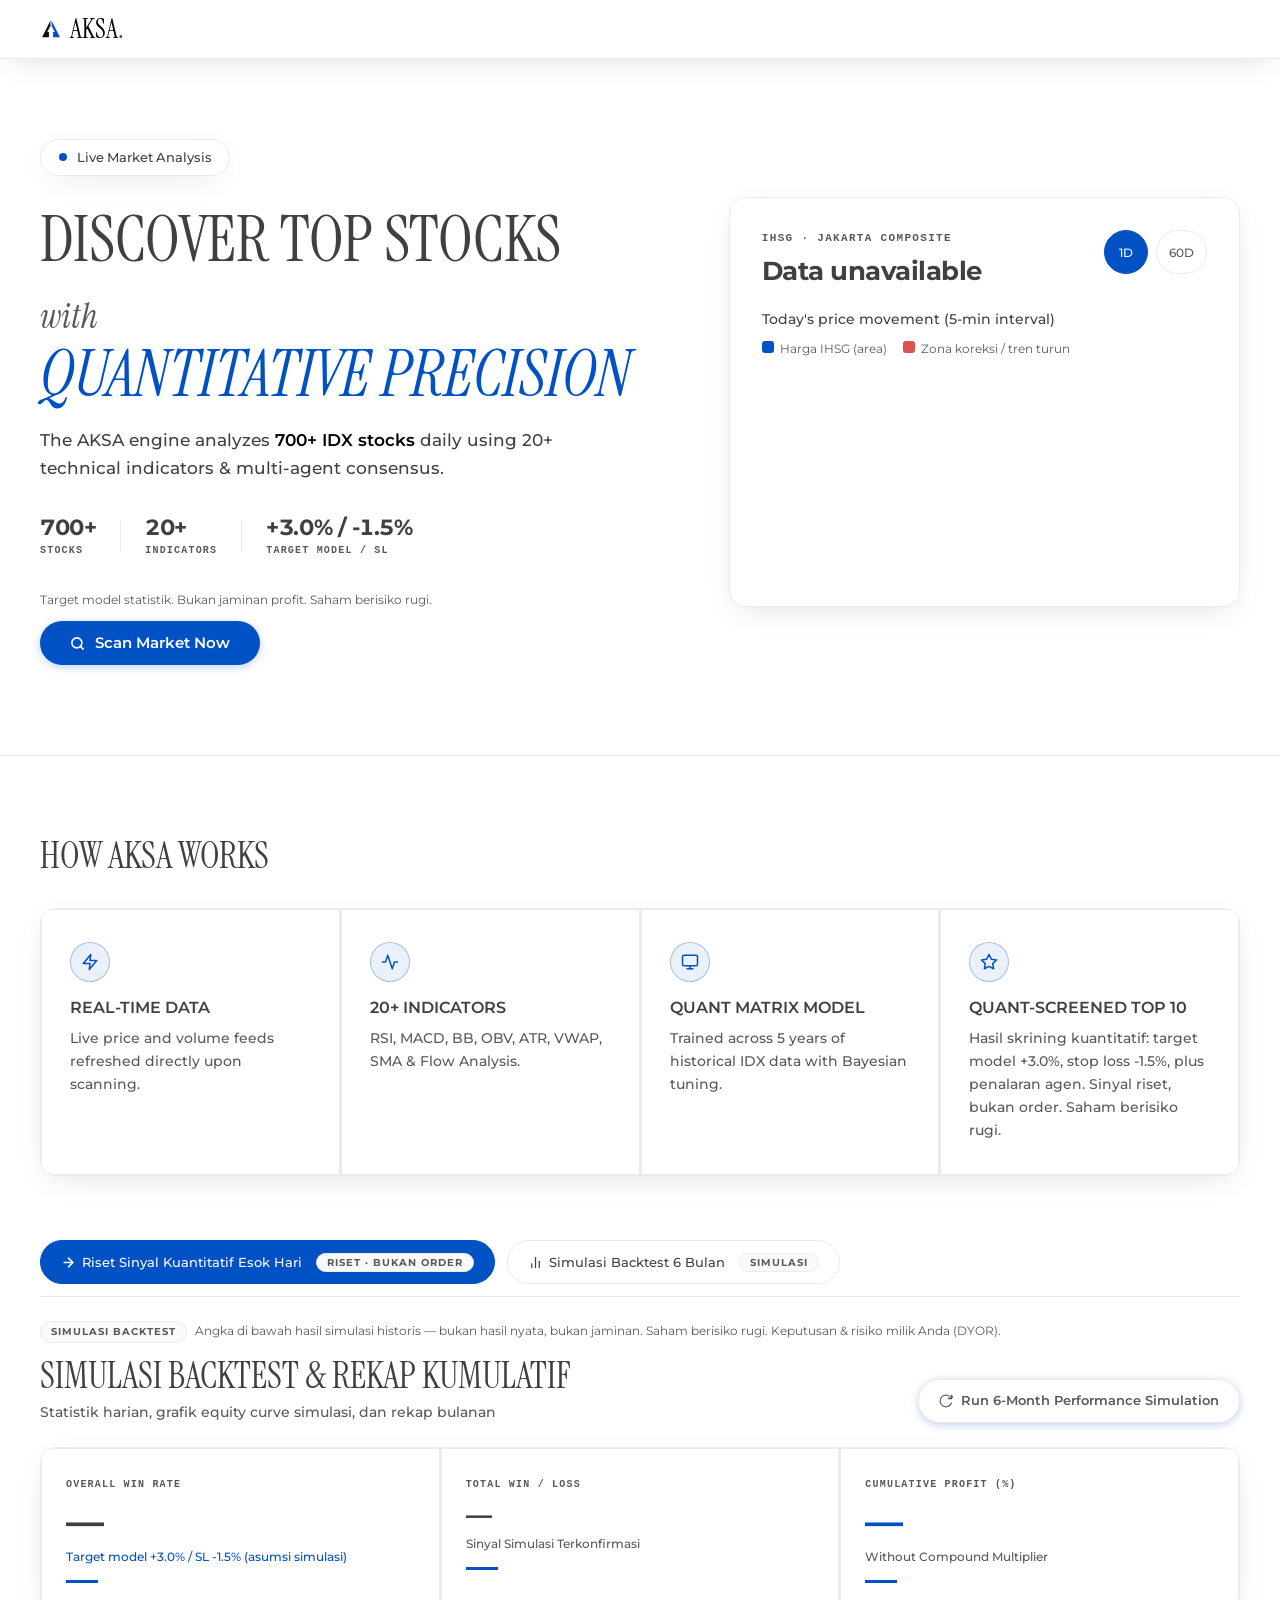
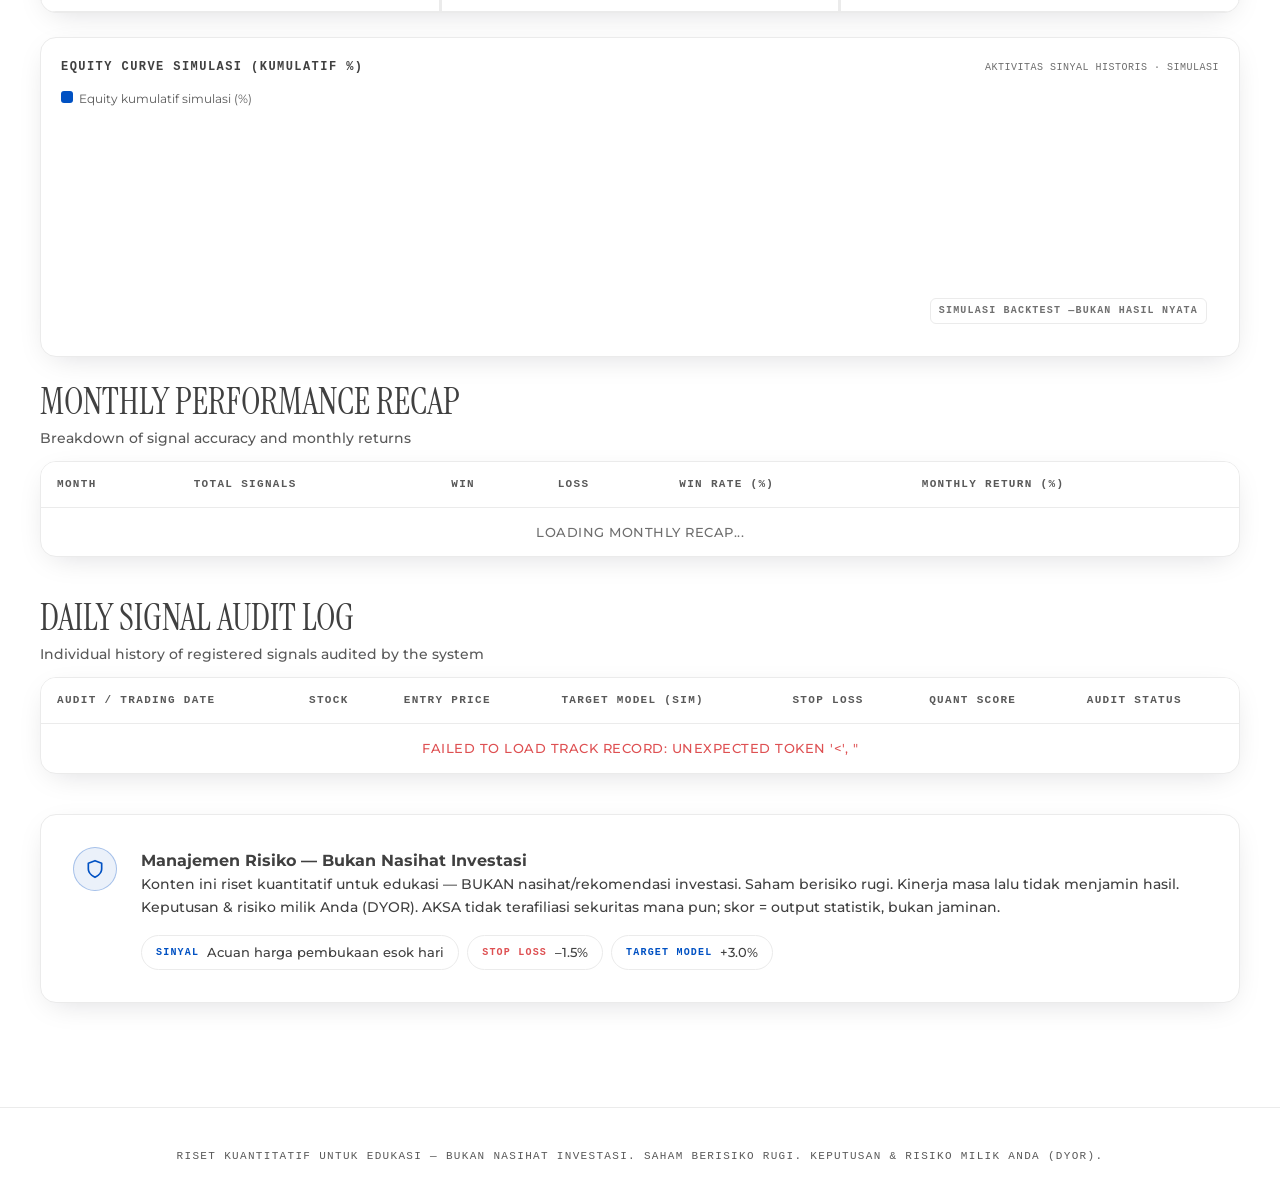
==== dashboard/frontend/dashboard.html @ c4fb9267 "feat(ui): responsif HP 360px + tablet 768px + laptop, chart resize, tabs scroll" ====
<!DOCTYPE html>
<html lang="en">
<head>
    <meta charset="UTF-8">
    <meta name="viewport" content="width=device-width, initial-scale=1.0">
    <title>AKSA | Quantitative Stock Intelligence — Screener Terminal</title>
    <meta name="description" content="AKSA — Autonomous Quantitative Screener untuk 700+ Saham BEI / IDX">
    <link rel="icon" type="image/svg+xml" href="data:image/svg+xml,<svg xmlns='http://www.w3.org/2000/svg' viewBox='0 0 32 32'><path d='M15.2 3.5L3 28H13V20.5L10.5 20.5L15.2 11.5V3.5Z' fill='%23111111'/><path d='M16.8 3.5V11.5L21.5 20.5L19 20.5V28H29L16.8 3.5Z' fill='%230051C3'/></svg>">
    <link rel="preconnect" href="https://fonts.googleapis.com">
    <link rel="preconnect" href="https://fonts.gstatic.com" crossorigin>
    <link href="https://fonts.googleapis.com/css2?family=Instrument+Serif:ital@0;1&family=Montserrat:ital,wght@0,300;0,400;0,500;0,600;0,700;1,400;1,500&display=swap" rel="stylesheet">
    <script src="js/lightweight-charts.js"></script>
    <link rel="stylesheet" href="css/style.css?v=25">
    <style>
    /* Page in/out transition — synced with index.html */
    body {
        opacity: 0;
        transform: translateY(4px);
        transition: opacity 0.4s ease, transform 0.4s ease;
    }
    body.page-loaded {
        opacity: 1;
        transform: translateY(0);
    }
    body.page-exiting {
        opacity: 0;
        transform: translateY(-4px);
        transition: opacity 0.3s ease, transform 0.3s ease;
    }
    /* Fallback no-JS: tanpa JS, class page-loaded tidak pernah ditambahkan
       sehingga body tetap opacity:0 (halaman blank permanen). Class no-js
       dihapus oleh inline script satu baris tepat setelah <body> saat JS aktif. */
    body.no-js {
        opacity: 1 !important;
        transform: none !important;
    }
    </style>
</head>

<body class="no-js">
<script>document.body.classList.remove('no-js');</script>
<noscript>
    <div role="alert" style="max-width: 720px; margin: 16px auto 0; padding: 12px 18px; background-color: rgba(229, 193, 88, 0.1); border: 1px solid #E5C158; border-radius: 6px; font-family: 'Montserrat', sans-serif; font-size: 13.5px; line-height: 1.6; color: #404040;">
        <strong>JavaScript dinonaktifkan.</strong> AKSA membutuhkan JavaScript untuk scan market, chart interaktif, dan analisis multi-agent. Konten statis tetap dapat dibaca, namun fitur terminal tidak akan berfungsi.
    </div>
</noscript>

<!-- NAVBAR -->
<nav class="navbar" role="navigation" aria-label="Main navigation">
    <div class="nav-inner">
        <a href="/" class="logo" aria-label="AKSA Home" style="display: flex; align-items: center; gap: 8px;">
            <svg class="aksa-logo-mark" viewBox="0 0 32 32" width="22" height="22" fill="none" xmlns="http://www.w3.org/2000/svg" aria-hidden="true">
                <defs>
                    <linearGradient id="aksaCobaltGradDash" x1="0%" y1="0%" x2="100%" y2="100%">
                        <stop offset="0%" stop-color="#0066FF" />
                        <stop offset="100%" stop-color="#0040B0" />
                    </linearGradient>
                </defs>
                <path d="M15.2 3.5L3 28H13V20.5L10.5 20.5L15.2 11.5V3.5Z" fill="#111111" />
                <path d="M16.8 3.5V11.5L21.5 20.5L19 20.5V28H29L16.8 3.5Z" fill="url(#aksaCobaltGradDash)" />
            </svg>
            <span>AKSA<span class="accent">.</span></span>
        </a>
        <span id="last-scan-time" class="last-scan" aria-live="polite"></span>
    </div>
</nav>

<!-- HERO — split layout: left title | right IHSG preview -->
<section class="hero" aria-labelledby="hero-heading">
    <div class="hero-inner">

        <!-- Left: Title + CTA -->
        <div class="hero-left">
            <div class="hero-eyebrow">
                <span class="pulse-dot" aria-hidden="true"></span>
                Live Market Analysis
            </div>
            <h1 class="hero-title" id="hero-heading">
                Discover Top Stocks<br><span class="hero-title-connector">with</span><br><span class="hero-accent">Quantitative Precision</span>
            </h1>
            <p class="hero-desc">
                The AKSA engine analyzes <strong>700+ IDX stocks</strong> daily
                using 20+ technical indicators &amp; multi-agent consensus.
            </p>
            <div class="hero-stats">
                <div class="hstat"><span class="hstat-n">700+</span><span class="hstat-l">Stocks</span></div>
                <div class="hstat-div"></div>
                <div class="hstat"><span class="hstat-n">20+</span><span class="hstat-l">Indicators</span></div>
                <div class="hstat-div"></div>
                <div class="hstat"><span class="hstat-n">+3.0% / -1.5%</span><span class="hstat-l">Target Model / SL</span></div>
            </div>
            <p class="legal-microcopy" style="margin:8px 0 12px">Target model statistik. Bukan jaminan profit. Saham berisiko rugi.</p>
            <button id="scan-btn" class="btn-scan" aria-label="Scan market and get stock recommendations">
                <svg width="15" height="15" viewBox="0 0 24 24" fill="none" stroke="currentColor" stroke-width="2.5" stroke-linecap="round" stroke-linejoin="round" aria-hidden="true"><circle cx="11" cy="11" r="8"/><path d="m21 21-4.35-4.35"/></svg>
                Scan Market Now
            </button>
        </div>

        <!-- Right: IHSG preview card (visible after scan) -->
        <div class="hero-right">
            <div class="hero-ihsg-preview glass-card" id="hero-ihsg-preview">
                <div class="hisg-preview-hd">
                    <div>
                        <div class="hisg-label">IHSG · Jakarta Composite</div>
                        <div id="hero-ihsg-price" class="hisg-price">—</div>
                    </div>
                    <div class="chart-range-tabs" role="group" aria-label="Time range" id="ihsg-range-tabs">
                        <button class="chart-tab active" id="tab-1d" onclick="switchIhsgRange(1)" aria-pressed="true">1D</button>
                        <button class="chart-tab" id="tab-60d" onclick="switchIhsgRange(60)" aria-pressed="false">60D</button>
                        <select class="chart-range-select" id="ihsg-range-select" aria-label="Time range (compact)" onchange="switchIhsgRange(Number(this.value))" hidden>
                            <option value="1">1D</option>
                            <option value="60">60D</option>
                        </select>
                    </div>
                </div>
                <div class="hisg-desc-wrap">
                    <p id="ihsg-desc" class="hisg-sub">Scan market to view chart</p>
                    <div class="chart-legend" aria-label="Legenda chart IHSG">
                        <span><span class="lg-swatch" style="background:#0051C3"></span>Harga IHSG (area)</span>
                        <span><span class="lg-swatch" style="background:#DE5052"></span>Zona koreksi / tren turun</span>
                    </div>
                </div>
                <div id="ihsg-chart" class="ihsg-chart-container" role="img" aria-label="Grafik area harga IHSG. Ringkasan teks tersedia pada label harga dan deskripsi di atas."></div>
                <p id="ihsg-summary" class="legal-microcopy sr-only" aria-live="polite"></p>
            </div>
        </div>

    </div>
</section>

<!-- MAIN -->
<main class="main" id="main-content">

    <!-- Loader — Pixel-Grid Wavefront Loader & Shimmering Timer (UX-05: sunyi bagi SR) -->
    <div id="loader" class="loader hidden">
        <div class="loader-box glass-card" role="status">
            <span class="sr-only" id="loader-sr">Memindai pasar, mohon tunggu.</span>
            <div class="pixel-loader-container" aria-hidden="true">
                <span class="pixel-grid">
                    <span class="pixel p-0"></span>
                    <span class="pixel p-1"></span>
                    <span class="pixel p-2"></span>
                    <span class="pixel p-3"></span>
                    <span class="pixel p-4"></span>
                    <span class="pixel p-5"></span>
                    <span class="pixel p-6"></span>
                    <span class="pixel p-7"></span>
                    <span class="pixel p-8"></span>
                </span>
                <span class="loader-shimmer-text">
                    Scanning 700+ IDX Tickers...
                </span>
                <span class="loader-timer">0.0s</span>
            </div>
            <p class="loader-sub" aria-hidden="true">XGBoost Quant Matrix · Asymmetric Risk Filter · Multi-Agent Consensus</p>
        </div>
    </div>

    <!-- Error (UX-05: satu live region, tombol tutup + coba lagi 44px) -->
    <div id="error-box" class="alert-error hidden" role="alert">
        <svg width="18" height="18" viewBox="0 0 24 24" fill="none" stroke="currentColor" stroke-width="2" aria-hidden="true"><circle cx="12" cy="12" r="10"/><line x1="12" y1="8" x2="12" y2="12"/><line x1="12" y1="16" x2="12.01" y2="16"/></svg>
        <div><strong>Gagal memuat</strong><p id="error-text"></p>
            <div style="display:flex;gap:8px;margin-top:8px;flex-wrap:wrap">
                <button type="button" id="error-retry-btn" class="btn-scan btn-ghost" style="min-height:44px">Coba lagi</button>
                <button type="button" id="error-dismiss-btn" class="btn-scan btn-ghost" style="min-height:44px" aria-label="Tutup pesan error">Tutup</button>
            </div>
        </div>
    </div>

    <!-- Empty State -->
    <div id="empty-state" class="empty-state">
        <h2 class="es-label">How AKSA Works</h2>
        <div class="feat-grid">
            <div class="feat-card glass-card">
                <div class="feat-icon">
                    <svg width="18" height="18" viewBox="0 0 24 24" fill="none" stroke="currentColor" stroke-width="2" stroke-linecap="round" stroke-linejoin="round"><path d="M13 2L3 14h9l-1 8 10-12h-9l1-8z"/></svg>
                </div>
                <h3>Real-Time Data</h3>
                <p>Live price and volume feeds refreshed directly upon scanning.</p>
            </div>
            <div class="feat-card glass-card">
                <div class="feat-icon">
                    <svg width="18" height="18" viewBox="0 0 24 24" fill="none" stroke="currentColor" stroke-width="2" stroke-linecap="round" stroke-linejoin="round"><polyline points="22 12 18 12 15 21 9 3 6 12 2 12"/></svg>
                </div>
                <h3>20+ Indicators</h3>
                <p>RSI, MACD, BB, OBV, ATR, VWAP, SMA &amp; Flow Analysis.</p>
            </div>
            <div class="feat-card glass-card">
                <div class="feat-icon">
                    <svg width="18" height="18" viewBox="0 0 24 24" fill="none" stroke="currentColor" stroke-width="2" stroke-linecap="round" stroke-linejoin="round"><rect x="2" y="3" width="20" height="14" rx="2"/><line x1="8" y1="21" x2="16" y2="21"/><line x1="12" y1="17" x2="12" y2="21"/></svg>
                </div>
                <h3>Quant Matrix Model</h3>
                <p>Trained across 5 years of historical IDX data with Bayesian tuning.</p>
            </div>
            <div class="feat-card glass-card">
                <div class="feat-icon">
                    <svg width="18" height="18" viewBox="0 0 24 24" fill="none" stroke="currentColor" stroke-width="2" stroke-linecap="round" stroke-linejoin="round"><polygon points="12 2 15.09 8.26 22 9.27 17 14.14 18.18 21.02 12 17.77 5.82 21.02 7 14.14 2 9.27 8.91 8.26 12 2"/></svg>
                </div>
                <h3>Quant-Screened Top 10</h3>
                <p>Hasil skrining kuantitatif: target model +3.0%, stop loss -1.5%, plus penalaran agen. Sinyal riset, bukan order. Saham berisiko rugi.</p>
            </div>
        </div>
    </div>

    <!-- Main View Switcher Tabs (scrollable di HP + panah) -->
    <div class="main-tabs-wrap">
        <button type="button" class="tabs-arrow tabs-arrow--prev" id="tabs-arrow-prev" aria-label="Geser tab ke kiri" hidden>‹</button>
        <div class="main-tabs-bar" role="tablist" aria-label="Main views" id="main-tabs-bar">
        <button id="tab-btn-recom" class="main-tab-btn is-active" role="tab" aria-selected="true" aria-controls="results" onclick="switchMainTab('recom')" onkeydown="mainTabKeyNav(event)">
            <svg width="15" height="15" viewBox="0 0 24 24" fill="none" stroke="currentColor" stroke-width="2.5" stroke-linecap="round" stroke-linejoin="round" aria-hidden="true"><line x1="5" y1="12" x2="19" y2="12"/><polyline points="12 5 19 12 12 19"/></svg>Riset Sinyal Kuantitatif Esok Hari <span class="sample-badge">Riset · Bukan order</span>
        </button>
        <button id="tab-btn-audit" class="main-tab-btn" role="tab" aria-selected="false" aria-controls="audit-section" onclick="switchMainTab('audit')" onkeydown="mainTabKeyNav(event)">
            <svg width="15" height="15" viewBox="0 0 24 24" fill="none" stroke="currentColor" stroke-width="2" stroke-linecap="round" stroke-linejoin="round" aria-hidden="true"><line x1="18" y1="20" x2="18" y2="10"/><line x1="12" y1="20" x2="12" y2="4"/><line x1="6" y1="20" x2="6" y2="14"/></svg>Simulasi Backtest 6 Bulan <span class="sample-badge">Simulasi</span>
        </button>
        </div>
        <button type="button" class="tabs-arrow tabs-arrow--next" id="tabs-arrow-next" aria-label="Geser tab ke kanan" hidden>›</button>
    </div>

    <!-- Results (Rekomendasi Esok Hari) -->
    <div id="results" class="results hidden" role="tabpanel" aria-labelledby="tab-btn-recom" tabindex="0">

        <!-- Section header -->
        <div class="section-hd">
            <div class="section-hd-left">
                <h2>Top 10 Kandidat Hasil Skrining Kuantitatif Esok Hari</h2>
                <span class="chip green">SINYAL RISET</span>
            </div>
            <p class="section-note">
                <svg width="12" height="12" viewBox="0 0 24 24" fill="none" stroke="currentColor" stroke-width="2" aria-hidden="true"><circle cx="12" cy="12" r="10"/><polyline points="12 6 12 12 16 14"/></svg>
                Harga acuan pembukaan esok hari · Target model +3.0% · Stop loss -1.5% · Sinyal riset, bukan perintah beli/jual
            </p>
        </div>
        <p class="legal-microcopy" style="margin:0 0 16px">Konten ini riset kuantitatif untuk edukasi — BUKAN nasihat/rekomendasi investasi. Saham berisiko rugi. Kinerja masa lalu tidak menjamin hasil. Keputusan &amp; risiko milik Anda (DYOR).</p>

        <!-- Table -->
        <div class="table-card glass-card">
            <div class="table-scroll" role="region" aria-label="Stock recommendation table" tabindex="0">
                <table class="stock-table" aria-label="Top 10 kandidat hasil skrining kuantitatif">
                    <thead>
                        <tr>
                            <th scope="col">#</th>
                            <th scope="col">Stock</th>
                            <th scope="col">Price</th>
                            <th scope="col">Target Model</th>
                            <th scope="col">Stop Loss</th>
                            <th scope="col">RSI (14)</th>
                            <th scope="col">MACD</th>
                            <th scope="col">Trend</th>
                            <th scope="col">Sentiment</th>
                            <th scope="col">Quant Score</th>
                            <th scope="col">Signal</th>
                        </tr>
                    </thead>
                    <tbody id="table-body"></tbody>
                </table>
            </div>
        </div>

        <!-- Cards -->
        <div class="cards-hd">
            <h3>Detail Analisis (target model statistik, bukan target transaksi)</h3>
            <p>Rincian indikator teknikal &amp; analisis kuantitatif — sinyal riset, bukan perintah beli/jual.</p>
        </div>
        <div class="cards-grid" id="cards-grid" role="list" aria-label="Stock analysis cards"></div>

    </div>

    <!-- Permanent Track Record Audit & Monthly Recap Section -->
    <section class="audit-section" id="audit-section" role="tabpanel" aria-labelledby="tab-btn-audit" tabindex="0">

        <p class="legal-microcopy" style="margin:0 0 12px"><span class="sample-badge" style="margin-left:0;margin-right:8px">Simulasi backtest</span>Angka di bawah hasil simulasi historis — bukan hasil nyata, bukan jaminan. Saham berisiko rugi. Keputusan &amp; risiko milik Anda (DYOR).</p>
        <div class="cards-hd hd-split">
            <div>
                <h3>Simulasi Backtest &amp; Rekap Kumulatif</h3>
                <p>Statistik harian, grafik equity curve simulasi, dan rekap bulanan</p>
            </div>
            <button id="seed-sim-btn" class="btn-scan btn-ghost" onclick="runAuditSimulationSeed()">
                <svg width="14" height="14" viewBox="0 0 24 24" fill="none" stroke="currentColor" stroke-width="2" stroke-linecap="round" stroke-linejoin="round" aria-hidden="true"><path d="M21.5 2v6h-6M21.34 15.57a10 10 0 1 1-.57-8.38l5.67-5.67"/></svg>
                Run 6-Month Performance Simulation
            </button>
        </div>

        <!-- Audit Summary Cards -->
        <div class="audit-stats-grid" id="audit-stats-grid">
            <div class="glass-card stat-card">
                <div class="stat-lbl">Overall Win Rate</div>
                <div id="stat-win-rate" class="stat-val">—</div>
                <div class="stat-sub stat-sub--pos">Target model +3.0% / SL -1.5% (asumsi simulasi)</div>
            </div>
            <div class="glass-card stat-card">
                <div class="stat-lbl">Total WIN / LOSS</div>
                <div id="stat-win-loss" class="stat-val stat-val--sm">—</div>
                <div class="stat-sub">Sinyal Simulasi Terkonfirmasi</div>
            </div>
            <div class="glass-card stat-card">
                <div class="stat-lbl">Cumulative Profit (%)</div>
                <div id="stat-total-profit" class="stat-val stat-val--pos">—</div>
                <div class="stat-sub">Without Compound Multiplier</div>
            </div>
        </div>

        <!-- Equity Curve Chart -->
        <div class="panel-card glass-card">
            <div class="panel-hd">
                <h3 class="panel-title">Equity Curve Simulasi (Kumulatif %)</h3>
                <span class="panel-note">Aktivitas sinyal historis · Simulasi</span>
            </div>
            <div class="chart-legend" aria-label="Legenda equity curve">
                <span><span class="lg-swatch" style="background:#0051C3"></span>Equity kumulatif simulasi (%)</span>
            </div>
            <div id="audit-equity-chart" class="panel-chart sim-watermark" role="img" aria-label="Grafik equity curve simulasi. Nilai kumulatif tersedia pada kartu statistik di atas; bukan hasil nyata."></div>
            <p id="equity-summary" class="legal-microcopy sr-only" aria-live="polite"></p>
        </div>

        <!-- Monthly Recap Table -->
        <div class="cards-hd hd-split hd-split--tight">
            <div>
                <h3>Monthly Performance Recap</h3>
                <p>Breakdown of signal accuracy and monthly returns</p>
            </div>
            <button id="toggle-monthly-btn" class="btn-scan btn-toggle" onclick="toggleMonthlyRecap()" aria-expanded="false" aria-controls="monthly-recap-table">
                View More ↓
            </button>
        </div>
        <div class="table-card glass-card">
            <div class="table-scroll" role="region" aria-label="Monthly recap table" tabindex="0">
                <table class="stock-table" id="monthly-recap-table">
                    <thead>
                        <tr>
                            <th scope="col">Month</th>
                            <th scope="col">Total Signals</th>
                            <th scope="col">WIN</th>
                            <th scope="col">LOSS</th>
                            <th scope="col">Win Rate (%)</th>
                            <th scope="col">Monthly Return (%)</th>
                        </tr>
                    </thead>
                    <tbody id="monthly-recap-body">
                        <tr>
                            <td colspan="6" class="table-empty">
                                Loading monthly recap...
                            </td>
                        </tr>
                    </tbody>
                </table>
            </div>
        </div>

        <!-- Daily Signal Audit Table -->
        <div class="cards-hd hd-split hd-split--tight">
            <div>
                <h3>Daily Signal Audit Log</h3>
                <p>Individual history of registered signals audited by the system</p>
            </div>
            <button id="toggle-audit-btn" class="btn-scan btn-toggle" onclick="toggleAuditLog()" aria-expanded="false" aria-controls="audit-table">
                View More ↓
            </button>
        </div>
        <div class="table-card glass-card">
            <div class="table-scroll" role="region" aria-label="Signal track record table" tabindex="0">
                <table class="stock-table" id="audit-table">
                    <thead>
                        <tr>
                            <th scope="col">Audit / Trading Date</th>
                            <th scope="col">Stock</th>
                            <th scope="col">Entry Price</th>
                            <th scope="col">Target Model (sim)</th>
                            <th scope="col">Stop Loss</th>
                            <th scope="col">Quant Score</th>
                            <th scope="col">Audit Status</th>
                        </tr>
                    </thead>
                    <tbody id="audit-table-body">
                        <tr>
                            <td colspan="7" class="table-empty">
                                Loading track record data...
                            </td>
                        </tr>
                    </tbody>
                </table>
            </div>
        </div>


        <!-- Risk -->
        <div class="risk-banner glass-card" role="note" aria-label="Peringatan risiko">
            <div class="risk-icon" aria-hidden="true">
                <svg width="20" height="20" viewBox="0 0 24 24" fill="none" stroke="currentColor" stroke-width="2" stroke-linecap="round" stroke-linejoin="round"><path d="M12 22s8-4 8-10V5l-8-3-8 3v7c0 6 8 10 8 10z"/></svg>
            </div>
            <div class="risk-body">
                <h3>Manajemen Risiko — Bukan Nasihat Investasi</h3>
                <p>Konten ini riset kuantitatif untuk edukasi — BUKAN nasihat/rekomendasi investasi. Saham berisiko rugi. Kinerja masa lalu tidak menjamin hasil. Keputusan &amp; risiko milik Anda (DYOR). AKSA tidak terafiliasi sekuritas mana pun; skor = output statistik, bukan jaminan.</p>
                <div class="risk-pills">
                    <span class="rpill"><span class="rpill-lbl">SINYAL</span> Acuan harga pembukaan esok hari</span>
                    <span class="rpill"><span class="rpill-lbl red">STOP LOSS</span> –1.5%</span>
                    <span class="rpill"><span class="rpill-lbl green">TARGET MODEL</span> +3.0%</span>
                </div>
            </div>
        </div>
    </section>
</main>

<!-- FOOTER -->
<footer class="footer" role="contentinfo">
    <p class="footer-note">Riset kuantitatif untuk edukasi — bukan nasihat investasi. Saham berisiko rugi. Keputusan &amp; risiko milik Anda (DYOR).</p>
</footer>

<script src="js/app.js?v=27"></script>
<script>
document.addEventListener('DOMContentLoaded', function() {
    requestAnimationFrame(function() {
        document.body.classList.add('page-loaded');
    });
});

document.querySelectorAll('a[href="/"], a[href="index.html"]').forEach(function(link) {
    link.addEventListener('click', function(e) {
        if (window.matchMedia && window.matchMedia('(prefers-reduced-motion: reduce)').matches) return;
        e.preventDefault();
        var targetUrl = this.getAttribute('href');
        document.body.classList.remove('page-loaded');
        document.body.classList.add('page-exiting');
        setTimeout(function() {
            window.location.href = targetUrl;
        }, 320);
    });
});
</script>
</body>
</html>
---- dashboard/frontend/css/style.css ----
/* ═══════════════════════════════════════════════════════
   AKSA — Helin Design System (synced with index.html)
   Typography: Instrument Serif (Display) + Montserrat (Body & UI) + ui-monospace (Code)
   Palette: Neutral Gray #404040, Pure White #FFFFFF, Cobalt Blue #0051C3
   ═══════════════════════════════════════════════════════ */

:root {
    /* KANONIK (selaras dengan index.html): page #FFFFFF, kartu #FFFFFF,
       band inset #FAFAFA. --c-surface di sini = kartu = --c-card di index. */
    --c-page:          #FFFFFF; /* Page background (pure white, like index) */
    --c-card:          #FFFFFF; /* Alias kartu (nama di index.html) */
    --c-charcoal:       #404040; /* Primary text, headlines, and high-emphasis content */
    --c-deep-charcoal:  #000000; /* Interactive elements and critical emphasis */
    --c-dark-gray:      #404040; /* Secondary text and standard paragraph copy */
    --c-medium-gray:    #595959; /* Supporting text, captions, metadata */
    --c-soft-gray:      #6E6E6E; /* Muted captions — digelapkan dari #8C8C8C demi WCAG AA (4.8:1 di putih) */

    --c-surface:        #FFFFFF; /* Primary surface for cards, containers */
    --c-bg:             #FAFAFA; /* Inset surfaces (reason boxes, price strips) */
    --c-border:         #EBEBEB; /* Subtle dividing lines and card borders */
    --c-border-active:  #0051C3; /* Interactive borders (focused inputs, outline buttons) */

    /* Semantic Colors */
    --c-blue:           #0051C3; /* Cobalt blue primary action */
    --c-blue-hover:     #004099;
    --c-blue-active:    #003073;
    --c-red:            #DE5052; /* Status indicators, alerts, stop loss */
    --c-red-lt:         #FAF0F1; /* Soft light red background for badges */
    --c-green:          #0051C3; /* Primary accent for positive conviction */
    --c-green-real:     #1B8A5A; /* Forest green */
    --c-green-lt:       rgba(0, 81, 195, 0.08); /* Soft cobalt blue background for pills */
    --c-amber:          #E5C158; /* Muted yellow/gold for warning alert states */
    --c-amber-lt:       rgba(229, 193, 88, 0.1);

    /* Typography Fonts */
    --font-primary: 'Montserrat', -apple-system, BlinkMacSystemFont, "Segoe UI", Roboto, sans-serif;
    --font-accent: 'Instrument Serif', Georgia, "Times New Roman", serif;
    --font-ui: 'Montserrat', -apple-system, BlinkMacSystemFont, "Segoe UI", Roboto, sans-serif;
    --font-mono: ui-monospace, SFMono-Regular, "SF Mono", Menlo, Courier, monospace;

    /* Depth & Elevation (Helin elevation shadows, same as index) */
    --shadow-ground: none;
    --shadow-raised: rgba(0, 13, 30, 0.18) 0px 8px 32px -12px;
    --shadow-floating: rgba(0, 13, 30, 0.22) 0px 12px 40px -16px;
    --shadow-interactive: rgba(0, 13, 30, 0.35) 0px 20px 60px -40px;

    /* Radius Tokens */
    --radius-sharp: 6px;
    --radius-card: 16px;
    --radius-pill: 3.36e+07px;

    /* Motion */
    --ease-inout: cubic-bezier(0.16, 1, 0.3, 1);

    /* Spacing Grid (4px base unit) */
    --sp-1: 4px;
    --sp-2: 8px;
    --sp-3: 12px;
    --sp-4: 16px;
    --sp-5: 20px;
    --sp-6: 24px;
    --sp-7: 28px;
    --sp-8: 32px;
    --sp-10: 40px;
    --sp-12: 48px;
    --sp-16: 64px;
    --sp-33: 132px;
    --sp-35: 140px;
}

/* ── Reset & Global Rules ──────────────────────────────── */
*, *::before, *::after {
    margin: 0;
    padding: 0;
    box-sizing: border-box;
}

html {
    scroll-behavior: smooth;
    -webkit-text-size-adjust: 100%;
    scroll-padding-top: 80px; /* offset for sticky navbar */
    background: var(--c-page);
    /* Scrollbar sengaja visible (UX-01): jangan sembunyikan indikator scroll demi a11y. */
    scrollbar-width: thin;
    scrollbar-color: #C9C9C9 transparent;
}

body {
    font-family: var(--font-primary);
    background-color: var(--c-page);
    color: var(--c-charcoal);
    font-size: 14px;
    line-height: 1.6;
    font-weight: 400;
    -webkit-font-smoothing: antialiased;
    -moz-osx-font-smoothing: grayscale;
    min-height: 100vh;
    display: flex;
    flex-direction: column;
}

a {
    color: inherit;
    text-decoration: none;
}

button {
    font-family: var(--font-ui);
    border: none;
    background: transparent;
    cursor: pointer;
}

strong {
    font-weight: 600;
}

/* ── Base Layout ────────────────────────────────────────── */
.navbar, .hero, .main, .footer {
    width: 100%;
}

.nav-inner, .hero-inner, .main, .footer-inner {
    max-width: 1320px;
    margin: 0 auto;
    padding-left: var(--sp-10);
    padding-right: var(--sp-10);
}

/* ── Card Container (index elevation level 1) ───────────── */
.glass-card {
    background-color: var(--c-surface);
    border: 1px solid var(--c-border);
    box-shadow: var(--shadow-raised);
    border-radius: var(--radius-card);
}

/* ── Header Navigation (index .top-nav style) ───────────── */
.navbar {
    background-color: rgba(255, 255, 255, 0.94);
    -webkit-backdrop-filter: blur(8px);
    backdrop-filter: blur(8px);
    position: sticky;
    top: 0;
    z-index: 50;
    border-bottom: 1px solid var(--c-border);
    padding: 16px 0;
    display: flex;
    align-items: center;
    box-shadow: var(--shadow-raised);
    transition: background-color 0.2s;
}

.nav-inner {
    width: 100%;
    display: flex;
    align-items: center;
    justify-content: space-between;
}

.logo {
    display: inline-flex;
    align-items: center;
    gap: var(--sp-2);
    font-family: var(--font-accent);
    font-size: 26px;
    font-weight: 400;
    letter-spacing: 0;
    line-height: 1;
    color: #000000;
    text-transform: uppercase;
    transition: opacity 0.2s;
}

.logo:hover {
    opacity: 0.8;
}

.logo .accent {
    color: var(--c-blue);
}

.last-scan {
    font-family: var(--font-mono);
    font-size: 11px;
    font-weight: 500;
    letter-spacing: 0.12em;
    text-transform: uppercase;
    line-height: 1.5;
    color: var(--c-medium-gray);
}

/* ── Hero Section (index editorial typography) ──────────── */
.hero {
    padding: 80px 0 90px;
    background-color: var(--c-page);
    border-bottom: 1px solid var(--c-border);
    position: relative;
}

.hero-inner {
    display: grid;
    grid-template-columns: 1.1fr 0.9fr;
    gap: var(--sp-16);
    align-items: center;
}

.hero-left {
    position: relative;
    z-index: 1;
}

.hero-right {
    position: relative;
    z-index: 1;
}

/* Index .hero-live-badge pill */
.hero-eyebrow {
    display: inline-flex;
    align-items: center;
    gap: 10px;
    background: #FFFFFF;
    border: 1px solid var(--c-border);
    padding: 7px 18px;
    border-radius: var(--radius-pill);
    font-family: var(--font-primary);
    font-size: 13px;
    font-weight: 500;
    letter-spacing: -0.01em;
    color: var(--c-charcoal);
    margin-bottom: 30px;
    box-shadow: var(--shadow-raised);
}

/* Index .live-pulse-dot */
.pulse-dot {
    width: 8px;
    height: 8px;
    border-radius: 50%;
    background-color: var(--c-blue);
    box-shadow: 0 0 0 0 rgba(0, 81, 195, 0.7);
    animation: pulse 1.8s infinite;
}

@keyframes pulse {
    0% { box-shadow: 0 0 0 0 rgba(0, 81, 195, 0.7); }
    70% { box-shadow: 0 0 0 7px rgba(0, 81, 195, 0); }
    100% { box-shadow: 0 0 0 0 rgba(0, 81, 195, 0); }
}

/* Index .hero-title-primary */
.hero-title {
    font-family: var(--font-accent);
    font-size: clamp(40px, 5vw, 64px);
    font-weight: 400;
    line-height: 1.05;
    letter-spacing: 0;
    text-transform: uppercase;
    color: var(--c-charcoal);
    margin-bottom: 20px;
}

/* Index .hero-title-connector */
.hero-title-connector {
    font-family: var(--font-accent);
    font-style: italic;
    font-weight: 400;
    font-size: 0.55em;
    text-transform: lowercase;
    letter-spacing: 0;
    color: var(--c-medium-gray);
}

/* Blue italic accent, mirrors index "AI" accent */
.hero-accent {
    font-family: var(--font-accent);
    font-style: italic;
    font-weight: 400;
    color: var(--c-blue);
}

/* Index .hero-editorial-body */
.hero-desc {
    font-family: var(--font-primary);
    font-size: 16.8px;
    font-weight: 500;
    line-height: 1.65;
    color: var(--c-dark-gray);
    margin-bottom: var(--sp-8);
    max-width: 540px;
}

.hero-desc strong {
    color: #000000;
    font-weight: 600;
}

.hero-stats {
    display: flex;
    align-items: center;
    gap: var(--sp-6);
    margin-bottom: var(--sp-8);
}

.hstat {
    text-align: left;
}

.hstat-n {
    display: block;
    font-family: var(--font-primary);
    font-size: 22px;
    font-weight: 700;
    letter-spacing: -0.02em;
    line-height: 1.2;
    color: var(--c-charcoal);
}

.hstat-l {
    display: block;
    font-family: var(--font-mono);
    font-size: 10px;
    font-weight: 600;
    line-height: 1.5;
    color: var(--c-medium-gray);
    text-transform: uppercase;
    letter-spacing: 0.12em;
    margin-top: 2px;
}

.hstat-div {
    width: 1px;
    height: 32px;
    background-color: var(--c-border);
}

/* ── Scan Button (index .btn-launch-primary pill) ───────── */
.btn-scan {
    display: inline-flex;
    align-items: center;
    justify-content: center;
    gap: 10px;
    min-height: 44px;
    min-width: 44px;
    background-color: var(--c-blue);
    color: #FFFFFF;
    padding: 13px 30px;
    border: 0px none;
    border-radius: var(--radius-pill);
    font-family: var(--font-primary);
    font-size: 14.5px;
    font-weight: 600;
    line-height: 1.2;
    box-shadow: 0 2px 8px rgba(0, 81, 195, 0.25);
    cursor: pointer;
    transition: background-color 0.2s var(--ease-inout), transform 0.2s var(--ease-inout), box-shadow 0.2s var(--ease-inout);
}

.btn-scan:hover:not(:disabled) {
    background-color: var(--c-blue-hover);
    transform: translateY(-1px);
    box-shadow: 0 4px 14px rgba(0, 81, 195, 0.35);
}

.btn-scan:active:not(:disabled) {
    background-color: var(--c-blue-active);
    transform: translateY(0px);
}

.btn-scan:disabled {
    opacity: 0.5;
    cursor: not-allowed;
}

/* ── IHSG Preview Card ───────────────────────────────────── */
.hero-ihsg-preview {
    padding: var(--sp-8);
}

.hisg-preview-hd {
    display: flex;
    justify-content: space-between;
    align-items: flex-start;
    margin-bottom: var(--sp-4);
}

/* Index .intel-card-hdr label style */
.hisg-label {
    font-family: var(--font-mono);
    font-size: 11px;
    font-weight: 600;
    line-height: 1.5;
    letter-spacing: 0.12em;
    text-transform: uppercase;
    color: var(--c-medium-gray);
    margin-bottom: var(--sp-1);
}

.hisg-price {
    font-family: var(--font-ui);
    font-size: 26px;
    font-weight: 700;
    letter-spacing: -0.02em;
    color: var(--c-charcoal);
}

.hisg-desc-wrap {
    margin-bottom: var(--sp-4);
}

.hisg-sub {
    font-family: var(--font-primary);
    font-size: 14px;
    font-weight: 500;
    color: var(--c-dark-gray);
    line-height: 1.6;
}

.ihsg-chart-container {
    height: 200px;
    width: 100%;
}

/* ── Chart Range Tabs (index pill buttons) ───────────────── */
.chart-range-tabs {
    display: flex;
    gap: var(--sp-2);
}

.chart-tab {
    background-color: var(--c-surface);
    color: var(--c-medium-gray);
    padding: 0px 12px;
    border: 1px solid var(--c-border);
    border-radius: var(--radius-pill);
    font-family: var(--font-ui);
    font-size: 12px;
    font-weight: 500;
    min-width: 44px;
    min-height: 44px;
    display: flex;
    align-items: center;
    justify-content: center;
    transition: background-color 0.2s, color 0.2s, border-color 0.2s;
}

.chart-tab:hover {
    background-color: #F5F5F5;
    border-color: #D0D0D0;
    color: var(--c-charcoal);
}

.chart-tab.active {
    background-color: var(--c-blue);
    color: #FFFFFF;
    border-color: var(--c-blue);
}

/* ── Main Layout ────────────────────────────────────────── */
.main {
    flex: 1;
    padding-top: var(--sp-16);
    padding-bottom: var(--sp-16);
}

/* ── Empty State & Feature Grid (index .pipeline-track) ─── */
.empty-state {
    padding: var(--sp-4) 0 var(--sp-16);
    width: 100%;
}

.es-label {
    font-family: var(--font-accent);
    font-size: clamp(28px, 3vw, 36px);
    font-weight: 400;
    line-height: 1.1;
    text-transform: uppercase;
    letter-spacing: 0;
    color: var(--c-charcoal);
    margin-bottom: var(--sp-8);
}

/* Index .pipeline-track: 1px gap grid with hairline dividers */
.feat-grid {
    display: grid;
    grid-template-columns: repeat(4, 1fr);
    gap: 1px;
    background-color: var(--c-border);
    border: 1px solid var(--c-border);
    border-radius: var(--radius-card);
    overflow: hidden;
    box-shadow: var(--shadow-raised);
}

/* Index .pipeline-cell */
.feat-card {
    background-color: var(--c-surface);
    border-radius: 0;
    box-shadow: none;
    padding: var(--sp-8) var(--sp-7);
    transition: background-color 0.25s ease;
}

.feat-card:hover {
    background-color: var(--c-bg);
    transform: none;
    box-shadow: none;
}

/* Index .terminal-badge icon treatment */
.feat-icon {
    width: 40px;
    height: 40px;
    background-color: var(--c-green-lt);
    border: 1px solid rgba(0, 81, 195, 0.3);
    border-radius: 50%;
    display: flex;
    align-items: center;
    justify-content: center;
    color: var(--c-blue);
    margin-bottom: var(--sp-4);
    box-shadow: none;
}

/* Index .pipe-h4 */
.feat-card h3 {
    font-family: var(--font-primary);
    font-size: 16px;
    font-weight: 600;
    line-height: 1.3;
    text-transform: uppercase;
    letter-spacing: 0;
    color: var(--c-charcoal);
    margin-bottom: var(--sp-2);
}

/* Index .pipe-p */
.feat-card p {
    font-family: var(--font-primary);
    font-size: 14px;
    font-weight: 500;
    line-height: 1.65;
    color: var(--c-medium-gray);
}

/* Loader sunyi SR: satu role=status di parent, timer/dekorasi aria-hidden. */
.sr-only {
    position: absolute;
    width: 1px;
    height: 1px;
    padding: 0;
    margin: -1px;
    overflow: hidden;
    clip: rect(0, 0, 0, 0);
    white-space: nowrap;
    border: 0;
}

/* ── Loader & Alert Boxes ────────────────────────────────── */
.loader {
    display: flex;
    justify-content: center;
    padding: var(--sp-16) 0;
}

.loader.hidden {
    display: none;
}

.loader-box {
    text-align: center;
    padding: var(--sp-8) var(--sp-12);
    min-width: min(340px, 100%);
    max-width: 100%;
    box-sizing: border-box;
    display: flex;
    flex-direction: column;
    align-items: center;
    gap: var(--sp-3);
}

/* Pixel-Grid Wavefront Container (index pill chip) */
.pixel-loader-container {
    display: inline-flex;
    align-items: center;
    justify-content: center;
    gap: 12px;
    padding: 10px 18px;
    background: var(--c-surface);
    border: 1px solid var(--c-border);
    border-radius: var(--radius-pill);
    box-shadow: var(--shadow-raised);
}

/* 3x3 Pixel Grid Matrix */
.pixel-grid {
    display: grid;
    grid-template-columns: repeat(3, 5px);
    grid-template-rows: repeat(3, 5px);
    gap: 2px;
    width: 19px;
    height: 19px;
}

.pixel {
    width: 5px;
    height: 5px;
    background-color: var(--c-blue);
    border-radius: 1px;
    opacity: 0.12;
}

/* Chevron wavefront drive delays: (col + |row - 1|) * 90ms */
.pixel.p-0 { animation: pixel-on 650ms ease-in-out 90ms infinite; }
.pixel.p-1 { animation: pixel-on 650ms ease-in-out 180ms infinite; }
.pixel.p-2 { animation: pixel-on 650ms ease-in-out 270ms infinite; }
.pixel.p-3 { animation: pixel-on 650ms ease-in-out 0ms infinite; }
.pixel.p-4 { animation: pixel-on 650ms ease-in-out 90ms infinite; }
.pixel.p-5 { animation: pixel-on 650ms ease-in-out 180ms infinite; }
.pixel.p-6 { animation: pixel-on 650ms ease-in-out 90ms infinite; }
.pixel.p-7 { animation: pixel-on 650ms ease-in-out 180ms infinite; }
.pixel.p-8 { animation: pixel-on 650ms ease-in-out 270ms infinite; }

@keyframes pixel-on {
    0%, 100% {
        opacity: 0.12;
        transform: scale(0.95);
    }
    50% {
        opacity: 1;
        transform: scale(1.08);
        background-color: var(--c-blue);
    }
}

/* Shimmering Text Label (cobalt sweep) */
.loader-shimmer-text {
    font-family: var(--font-primary);
    font-size: 13.5px;
    font-weight: 600;
    letter-spacing: -0.01em;
    background: linear-gradient(90deg, #8C8C8C 25%, #0051C3 50%, #8C8C8C 75%);
    background-size: 200% 100%;
    -webkit-background-clip: text;
    -webkit-text-fill-color: transparent;
    animation: shimmer-text 1.5s linear infinite;
    white-space: nowrap;
}

@keyframes shimmer-text {
    0% {
        background-position: 200% 0;
    }
    100% {
        background-position: -200% 0;
    }
}

/* Monospaced Tabular Elapsed Timer */
.loader-timer {
    font-family: var(--font-mono);
    font-size: 12px;
    font-weight: 600;
    color: var(--c-medium-gray);
    font-variant-numeric: tabular-nums;
    background: var(--c-surface);
    padding: 2px 6px;
    border-radius: var(--radius-sharp);
    border: 1px solid var(--c-border);
}

/* Index .terminal-footer telemetry label */
.loader-sub {
    font-family: var(--font-mono);
    font-size: 11px;
    font-weight: 500;
    line-height: 1.6;
    letter-spacing: 0.5px;
    text-transform: uppercase;
    color: var(--c-medium-gray);
}

/* Alert Error (Warm yellow alert style) */
.alert-error {
    display: flex;
    align-items: flex-start;
    gap: var(--sp-4);
    background-color: var(--c-amber-lt);
    border: 1px solid var(--c-amber);
    border-radius: var(--radius-sharp);
    padding: var(--sp-4) var(--sp-5);
    color: var(--c-charcoal);
    margin-bottom: var(--sp-6);
}

.alert-error.hidden {
    display: none;
}

.alert-error strong {
    font-family: var(--font-primary);
    font-size: 13px;
    font-weight: 700;
    line-height: 1.5;
    letter-spacing: 0.5px;
    text-transform: uppercase;
}

.alert-error p {
    font-family: var(--font-primary);
    font-size: 14px;
    line-height: 1.6;
    margin-top: var(--sp-1);
}

/* ── Results Component ───────────────────────────────────── */
.results {
    animation: fadeUp 0.4s ease both;
}

.results.hidden {
    display: none;
}

/* Section Header (index .section-hdr with ┼ terminus) */
.section-hd {
    display: flex;
    align-items: baseline;
    justify-content: space-between;
    margin-bottom: 40px;
    padding-top: var(--sp-8);
    padding-bottom: var(--sp-4);
    border-bottom: 1px solid var(--c-border);
    position: relative;
}

.section-hd::after {
    content: '┼';
    position: absolute;
    bottom: -7.5px;
    right: 0;
    font-family: var(--font-mono);
    font-size: 11px;
    color: var(--c-blue);
    line-height: 1;
}

.section-hd-left {
    display: flex;
    align-items: center;
    gap: var(--sp-4);
    flex-wrap: wrap;
}

/* Index .section-hdr h2 */
.section-hd h2 {
    font-family: var(--font-accent);
    font-size: clamp(28px, 3.6vw, 44px);
    font-weight: 400;
    line-height: 1.1;
    letter-spacing: 0;
    text-transform: uppercase;
    color: var(--c-charcoal);
}

/* Index .section-hdr meta label */
.section-note {
    display: flex;
    align-items: center;
    gap: var(--sp-2);
    font-family: var(--font-mono);
    font-size: 11px;
    font-weight: 500;
    color: var(--c-medium-gray);
    letter-spacing: 0.5px;
    text-transform: uppercase;
    line-height: 1.6;
}

/* Chips & Badges (index .m-badge / .sig-badge) */
.chip {
    display: inline-flex;
    align-items: center;
    padding: 3px 10px;
    border-radius: var(--radius-pill);
    font-family: var(--font-primary);
    font-size: 10px;
    font-weight: 600;
    line-height: 1.5;
    letter-spacing: 0.5px;
    text-transform: uppercase;
}

.chip.green {
    background-color: var(--c-blue);
    color: #FFFFFF;
    border: 1px solid var(--c-blue);
}

.badge {
    display: inline-block;
    padding: 3px 10px;
    border-radius: var(--radius-pill);
    font-family: var(--font-primary);
    font-size: 10px;
    font-weight: 600;
    line-height: 1.5;
    letter-spacing: 0.5px;
    text-transform: uppercase;
}

/* Index .sig-badge.buy — solid cobalt pill */
.badge.bullish, .badge.uptrend {
    background-color: var(--c-blue);
    color: #FFFFFF;
    border: 1px solid var(--c-blue);
}

.badge.bearish, .badge.downtrend {
    background-color: var(--c-red-lt);
    color: var(--c-red);
    border: 1px solid rgba(222, 80, 82, 0.3);
}

/* Status NETRAL/PENDING (JS memakai ejaan Indonesia: "badge netral") */
.badge.neutral, .badge.netral {
    background-color: var(--c-surface);
    color: var(--c-medium-gray);
    border: 1px solid var(--c-border);
}

.badge.booster {
    background-color: var(--c-amber-lt);
    color: var(--c-charcoal);
    border: 1px solid var(--c-amber);
}

.badge.veto {
    background-color: var(--c-red-lt);
    color: var(--c-red);
    border: 1px solid rgba(222, 80, 82, 0.3);
}

.badge.neutral-sent {
    background-color: var(--c-surface);
    color: var(--c-medium-gray);
    border: 1px solid var(--c-border);
}

/* Signal Pill */
.sig-pill {
    display: inline-flex;
    align-items: center;
    gap: var(--sp-2);
    padding: 3px 10px;
    border-radius: var(--radius-pill);
    font-family: var(--font-primary);
    font-size: 10px;
    font-weight: 600;
    line-height: 1.5;
    letter-spacing: 0.5px;
    text-transform: uppercase;
    border: 1px solid var(--c-border);
}

.sig-pill.buy {
    background-color: var(--c-blue);
    color: #FFFFFF;
    border-color: var(--c-blue);
}

.sig-pill.watch {
    background-color: var(--c-surface);
    color: var(--c-medium-gray);
}

.sig-dot {
    width: 6px;
    height: 6px;
    border-radius: 50%;
    display: inline-block;
}

.sig-dot.green { background-color: var(--c-blue); }
.sig-dot.blue  { background-color: var(--c-soft-gray); }

/* ── Stock Recommendations Table (index terminal rows) ───── */
.table-card {
    overflow: hidden;
    margin-bottom: var(--sp-10);
    padding: 0;
}

.table-scroll {
    overflow-x: auto;
    -webkit-overflow-scrolling: touch;
}

.stock-table {
    width: 100%;
    border-collapse: collapse;
    font-family: var(--font-primary);
    font-size: 14px;
    white-space: nowrap;
}

/* Index .intel-card-hdr */
.stock-table thead th {
    padding: 14px 16px;
    text-align: left;
    font-family: var(--font-mono);
    font-size: 11px;
    font-weight: 600;
    line-height: 1.5;
    letter-spacing: 0.12em;
    text-transform: uppercase;
    color: var(--c-medium-gray);
    border-bottom: 1px solid var(--c-border);
    background-color: var(--c-surface);
}

.stock-table tbody tr {
    border-bottom: 1px solid var(--c-border);
    transition: background-color 0.2s;
}

.stock-table tbody tr:last-child {
    border-bottom: none;
}

/* Index .terminal-signal-row hover */
.stock-table tbody tr:hover {
    background-color: var(--c-bg);
}

.stock-table td {
    padding: 14px 16px;
    vertical-align: middle;
}

.td-rank {
    font-family: var(--font-mono);
    font-size: 12px;
    font-weight: 600;
    color: var(--c-soft-gray);
}

/* Index .sig-ticker */
.td-ticker .t-name {
    font-family: var(--font-primary);
    font-weight: 600;
    color: var(--c-charcoal);
    font-size: 14px;
    text-transform: uppercase;
}

.td-ticker .t-code {
    font-family: var(--font-primary);
    font-size: 12px;
    font-weight: 500;
    color: var(--c-medium-gray);
    margin-top: 2px;
}

.td-price {
    font-family: var(--font-mono);
    font-size: 13px;
    font-weight: 500;
}

.td-target, .td-sl {
    font-weight: 600;
}

.td-target { color: var(--c-blue); }
.td-sl     { color: var(--c-red); }

/* RSI Columns */
.rsi-cell {
    display: flex;
    flex-direction: column;
    gap: var(--sp-1);
    min-width: 110px;
}

.rsi-val {
    font-family: var(--font-mono);
    font-size: 13px;
    font-weight: 600;
    color: var(--c-charcoal);
}

.rsi-track {
    height: 4px;
    border-radius: var(--radius-pill);
    background-color: var(--c-border);
    overflow: hidden;
}

.rsi-fill {
    height: 100%;
    transition: width 0.3s;
}

.rsi-fill.green { background-color: var(--c-blue); }
.rsi-fill.amber { background-color: var(--c-amber); }
.rsi-fill.red   { background-color: var(--c-red); }

.rsi-sig {
    font-size: 12px;
    font-weight: 500;
    color: var(--c-medium-gray);
}

/* Score Columns */
.score-cell {
    display: flex;
    align-items: center;
    gap: var(--sp-2);
    min-width: 100px;
}

.score-track {
    flex: 1;
    height: 4px;
    border-radius: var(--radius-pill);
    background-color: var(--c-border);
    overflow: hidden;
}

.score-fill {
    height: 100%;
    background-color: var(--c-blue);
    transition: width 0.4s;
}

.score-val {
    font-family: var(--font-mono);
    font-size: 13px;
    font-weight: 600;
    color: var(--c-charcoal);
}

/* ── Stock Analysis Detail Cards ────────────────────────── */
.cards-hd {
    margin-bottom: var(--sp-6);
}

.cards-hd h3 {
    font-family: var(--font-accent);
    font-size: clamp(24px, 3vw, 36px);
    font-weight: 400;
    line-height: 1.15;
    letter-spacing: 0;
    text-transform: uppercase;
    color: var(--c-charcoal);
}

.cards-hd p {
    font-family: var(--font-primary);
    font-size: 14px;
    font-weight: 500;
    line-height: 1.6;
    color: var(--c-medium-gray);
    margin-top: var(--sp-1);
}

.cards-grid {
    display: grid;
    grid-template-columns: repeat(auto-fit, minmax(min(320px, 100%), 1fr));
    gap: var(--sp-6);
    margin-bottom: var(--sp-10);
}

.detail-card {
    background-color: var(--c-surface);
    border: 1px solid var(--c-border);
    box-shadow: var(--shadow-raised);
    border-radius: var(--radius-card);
    padding: var(--sp-8) 28px 24px 28px;
    transition: transform 0.3s var(--ease-inout), box-shadow 0.3s var(--ease-inout);
    word-break: break-word;
    overflow-wrap: break-word;
}

/* Index card hover lift */
.detail-card:hover {
    transform: translateY(-2px);
    box-shadow: var(--shadow-floating);
}

.dc-head {
    display: flex;
    justify-content: space-between;
    align-items: flex-start;
    margin-bottom: var(--sp-5);
}

.dc-ticker {
    font-family: var(--font-primary);
    font-size: 16px;
    font-weight: 700;
    line-height: 1.3;
    letter-spacing: 0;
    color: var(--c-charcoal);
    text-transform: uppercase;
}

.dc-code {
    font-family: var(--font-mono);
    font-size: 11px;
    font-weight: 500;
    color: var(--c-medium-gray);
    margin-top: var(--sp-1);
}

/* Index .sig-score confidence treatment */
.dc-score {
    font-size: 24px;
    font-weight: 700;
    color: var(--c-blue);
    text-align: right;
    line-height: 1.2;
}

.dc-score-lbl {
    font-family: var(--font-mono);
    font-size: 10px;
    font-weight: 600;
    line-height: 1.5;
    letter-spacing: 0.12em;
    color: var(--c-medium-gray);
    text-align: right;
    text-transform: uppercase;
}

.dc-prices {
    display: flex;
    background-color: var(--c-bg);
    border: 1px solid var(--c-border);
    border-radius: var(--radius-sharp);
    overflow: hidden;
    margin-bottom: var(--sp-4);
}

.dc-price-col {
    flex: 1;
    padding: var(--sp-3) var(--sp-4);
    border-right: 1px solid var(--c-border);
}

.dc-price-col:last-child {
    border-right: none;
}

.dc-plbl {
    font-family: var(--font-mono);
    font-size: 10px;
    font-weight: 600;
    line-height: 1.5;
    color: var(--c-soft-gray);
    text-transform: uppercase;
    letter-spacing: 0.12em;
    margin-bottom: var(--sp-1);
}

.dc-pval {
    font-size: 15px;
    font-weight: 600;
    line-height: 24px;
}

.dc-pval.primary { color: var(--c-charcoal); }
.dc-pval.green   { color: var(--c-blue); }
.dc-pval.red     { color: var(--c-red); }

.mini-chart-container {
    height: 80px;
    width: 100%;
    margin: var(--sp-4) 0;
    border-radius: var(--radius-sharp);
    overflow: hidden;
}

.dc-badges {
    display: flex;
    flex-wrap: wrap;
    gap: var(--sp-2);
    margin-bottom: var(--sp-4);
}

/* Index .feat-p — cobalt left rule */
.dc-reason {
    font-family: var(--font-primary);
    font-size: 13.5px;
    line-height: 1.65;
    color: var(--c-charcoal);
    padding: var(--sp-3) var(--sp-4);
    background-color: var(--c-bg);
    border-left: 2px solid var(--c-blue);
    border-radius: 0 var(--radius-sharp) var(--radius-sharp) 0;
    word-break: break-word;
    overflow-wrap: break-word;
}

.dc-reason-lbl {
    display: block;
    font-family: var(--font-mono);
    font-size: 10px;
    font-weight: 600;
    line-height: 1.5;
    letter-spacing: 0.12em;
    text-transform: uppercase;
    color: var(--c-blue);
    margin-bottom: var(--sp-1);
}

/* AI Sentiment Button & Results (index secondary pill) */
/* Multi-Agent Trading Framework Styles */
.agent-toggle-btn {
    display: inline-flex;
    align-items: center;
    gap: 4px;
    padding: 2px 8px;
    min-height: 44px;
    min-width: 44px;
    border-radius: var(--radius-pill);
    border: 1px solid var(--c-border);
    background: var(--c-surface);
    color: var(--c-medium-gray);
    font-family: var(--font-primary);
    font-size: 10px;
    font-weight: 500;
    letter-spacing: 0.5px;
    text-transform: uppercase;
    cursor: pointer;
    transition: all 0.2s ease;
    line-height: 1.5;
}

.agent-toggle-btn:hover:not(:disabled) {
    background: var(--c-blue);
    color: #FFFFFF;
    border-color: var(--c-blue);
}

.multi-agent-card {
    margin-bottom: var(--sp-4);
    padding: var(--sp-4);
    background: var(--c-bg);
    border: 1px solid var(--c-border);
    border-radius: var(--radius-sharp);
    animation: fadeInSlide 0.25s ease-out;
}

@keyframes fadeInSlide {
    from { opacity: 0; transform: translateY(-6px); }
    to { opacity: 1; transform: translateY(0); }
}

.ma-header {
    display: flex;
    align-items: center;
    justify-content: space-between;
    padding-bottom: var(--sp-2);
    margin-bottom: var(--sp-3);
    border-bottom: 1px solid var(--c-border);
}

.ma-title {
    font-family: var(--font-mono);
    font-size: 10px;
    font-weight: 600;
    color: var(--c-charcoal);
    letter-spacing: 0.12em;
    text-transform: uppercase;
}

.ma-subcard {
    padding: var(--sp-3);
    border-radius: var(--radius-sharp);
    margin-bottom: var(--sp-2);
    font-size: 13px;
    line-height: 1.6;
}

.ma-subcard.bull {
    background-color: var(--c-green-lt);
    border-left: 3px solid var(--c-blue);
    border-top: 1px solid var(--c-border);
    border-right: 1px solid var(--c-border);
    border-bottom: 1px solid var(--c-border);
    color: var(--c-charcoal);
}

.ma-subcard.bear {
    background-color: var(--c-red-lt);
    border-left: 3px solid var(--c-red);
    border-top: 1px solid var(--c-border);
    border-right: 1px solid var(--c-border);
    border-bottom: 1px solid var(--c-border);
    color: var(--c-charcoal);
}

.ma-subcard.risk {
    background-color: var(--c-surface);
    border-left: 3px solid var(--c-charcoal);
    border-top: 1px solid var(--c-border);
    border-right: 1px solid var(--c-border);
    border-bottom: 1px solid var(--c-border);
    color: var(--c-charcoal);
    margin-bottom: 0;
}

.ma-card-label {
    display: block;
    font-weight: 700;
    font-size: 10px;
    letter-spacing: 0.12em;
    text-transform: uppercase;
    margin-bottom: var(--sp-1);
}

.label-bull { color: var(--c-blue); }
.label-bear { color: var(--c-red); }
.label-risk { color: var(--c-charcoal); }

.risk-pill {
    display: inline-block;
    padding: 2px 8px;
    border-radius: var(--radius-pill);
    font-weight: 600;
    font-size: 10px;
    letter-spacing: 0.5px;
    text-transform: uppercase;
}
.pill-verdict-buy {
    background: var(--c-blue);
    color: #FFFFFF;
}
.pill-verdict-watch {
    background: var(--c-soft-gray);
    color: #FFFFFF;
}
.pill-rr {
    background: var(--c-surface);
    color: var(--c-charcoal);
    border: 1px solid var(--c-border);
    margin-left: var(--sp-2);
}
.ai-loading {
    font-style: italic;
    color: var(--c-medium-gray);
    animation: textPulse 1.5s infinite ease-in-out;
}

@keyframes textPulse {
    0% { opacity: 0.5; }
    50% { opacity: 1; }
    100% { opacity: 0.5; }
}

/* ── Risk Management Banner ──────────────────────────────── */
.risk-banner {
    display: flex;
    align-items: flex-start;
    gap: var(--sp-6);
    padding: var(--sp-8);
    margin-bottom: var(--sp-10);
}

.risk-icon {
    width: 44px;
    height: 44px;
    background-color: var(--c-green-lt);
    border: 1px solid rgba(0, 81, 195, 0.3);
    border-radius: 50%;
    display: flex;
    align-items: center;
    justify-content: center;
    color: var(--c-blue);
    flex-shrink: 0;
    box-shadow: none;
}

.risk-body h4 {
    font-family: var(--font-primary);
    font-size: 16px;
    font-weight: 600;
    line-height: 1.3;
    text-transform: uppercase;
    letter-spacing: 0;
    color: var(--c-charcoal);
    margin-bottom: var(--sp-2);
}

.risk-body p {
    font-family: var(--font-primary);
    font-size: 14px;
    font-weight: 500;
    line-height: 1.65;
    color: var(--c-dark-gray);
    margin-bottom: var(--sp-4);
}

.risk-pills {
    display: flex;
    flex-wrap: wrap;
    gap: var(--sp-2);
}

.rpill {
    display: inline-flex;
    align-items: center;
    gap: var(--sp-2);
    padding: 6px 14px;
    background-color: var(--c-surface);
    border: 1px solid var(--c-border);
    border-radius: var(--radius-pill);
    font-family: var(--font-primary);
    font-size: 13px;
    font-weight: 500;
    color: var(--c-charcoal);
}

.rpill-lbl {
    font-family: var(--font-mono);
    font-size: 10px;
    font-weight: 600;
    line-height: 1.5;
    text-transform: uppercase;
    letter-spacing: 0.12em;
    color: var(--c-blue);
}

.rpill-lbl.red   { color: var(--c-red); }
.rpill-lbl.green { color: var(--c-blue); }

/* ── Footer (index .footer-bottom strip) ────────────────── */
.footer {
    padding: var(--sp-10) 0;
    background-color: var(--c-page);
    border-top: 1px solid var(--c-border);
    text-align: center;
}

.footer-note {
    font-family: var(--font-mono);
    font-size: 11px;
    font-weight: 500;
    line-height: 1.5;
    color: var(--c-medium-gray);
    letter-spacing: 0.12em;
    text-transform: uppercase;
}

/* ── Responsive Behavior & Scaling ──────────────────────── */

/* Breakpoint: Desktop Large (1400px+) */
@media (min-width: 1400px) {
    .nav-inner, .hero-inner, .main, .footer-inner {
        max-width: 1320px; /* Centered container caps at 1320px (index section width) */
    }
}

/* Breakpoint: Tablet (641px–1024px) */
@media (max-width: 1024px) {
    .nav-inner, .hero-inner, .main, .footer-inner {
        padding-left: var(--sp-8);
        padding-right: var(--sp-8);
    }
    .hero {
        padding: var(--sp-10) 0;
    }
    .hero-title {
        font-size: 44px;
        line-height: 1.1;
    }
    .cards-grid {
        grid-template-columns: repeat(2, 1fr);
        gap: var(--sp-4);
    }
    .feat-grid {
        grid-template-columns: repeat(2, 1fr);
        gap: 1px;
    }
}

/* Breakpoint: Mobile (320px–640px) */
@media (max-width: 640px) {
    .nav-inner, .hero-inner, .main, .footer-inner {
        padding-left: 24px;
        padding-right: 24px;
    }

    .navbar {
        padding: 12px 0;
    }

    /* Hero stacks vertically */
    .hero {
        padding: var(--sp-8) 0;
    }
    .hero-inner {
        grid-template-columns: 1fr;
        gap: var(--sp-8);
    }
    .hero-right {
        order: -1; /* Display charts/stats above description on mobile */
    }
    .hero-title {
        font-size: 36px;
        line-height: 1.1;
    }
    .hero-desc {
        font-size: 15px;
        line-height: 1.6;
    }
    .btn-scan {
        width: 100%;
    }
    /* CTA/stack vertikal penuh di HP: hero CTA + error actions + ghost buttons */
    .hero-ihsg-preview {
        padding: var(--sp-4);
        min-width: 0;
    }
    .hisg-preview-hd {
        flex-direction: column;
        align-items: stretch;
        gap: var(--sp-3);
    }
    .chart-range-tabs {
        overflow-x: auto;
        -webkit-overflow-scrolling: touch;
        scroll-snap-type: x proximity;
        padding-bottom: 4px;
    }
    .chart-range-tabs .chart-tab {
        scroll-snap-align: start;
        flex: 0 0 auto;
    }
    .ihsg-chart-container { height: 160px; min-height: 140px; }
    .mini-chart-container { height: 72px; min-height: 64px; }
    .panel-chart { height: 180px; min-height: 160px; }
    .hd-split { flex-direction: column; align-items: stretch; }
    .hd-split .btn-scan, .hd-split .btn-ghost, .hd-split .btn-toggle {
        width: 100%;
    }
    #seed-sim-btn, #toggle-monthly-btn, #toggle-audit-btn {
        width: 100%;
    }
    .audit-stats-grid { grid-template-columns: 1fr; }
    .alert-error { flex-direction: column; }
    .alert-error > div { width: 100%; min-width: 0; }
    .alert-error .btn-scan, .alert-error .btn-ghost {
        width: 100%;
        min-height: 44px;
    }
    .loader { padding: var(--sp-8) 0; }
    .pixel-loader-container { flex-wrap: wrap; max-width: 100%; }
    .loader-shimmer-text { white-space: normal; text-align: center; }
    .dc-prices { flex-direction: column; }
    .dc-price-col { border-right: none; border-bottom: 1px solid var(--c-border); }
    .dc-price-col:last-child { border-bottom: none; }

    /* Grids stack vertically */
    .feat-grid, .cards-grid {
        grid-template-columns: 1fr;
        gap: 1px;
    }

    .cards-grid {
        gap: var(--sp-4);
    }

    .section-hd {
        flex-direction: column;
        align-items: flex-start;
        gap: var(--sp-2);
    }

    .section-hd h2, .cards-hd h3 {
        font-size: 26px;
        line-height: 1.2;
    }

    .risk-banner {
        flex-direction: column;
        gap: var(--sp-4);
        padding: var(--sp-4);
    }
    .risk-pills {
        flex-direction: column;
        align-items: flex-start;
    }

    .table-scroll {
        scrollbar-width: thin;
        scrollbar-color: rgba(64, 64, 64, 0.2) transparent;
    }
    .table-scroll::-webkit-scrollbar {
        display: block;
        height: 4px;
    }
    .table-scroll::-webkit-scrollbar-thumb {
        background: rgba(64, 64, 64, 0.2);
        border-radius: var(--radius-pill);
    }
}

/* Breakpoint: Very Small Devices (<= 400px) */
@media (max-width: 400px) {
    .nav-inner, .hero-inner, .main, .footer-inner {
        padding-left: var(--sp-4);
        padding-right: var(--sp-4);
    }
    /* Cegah overflow horizontal di 320px: kartu & harga lebih ramping */
    .detail-card {
        padding-left: 20px;
        padding-right: 20px;
        min-width: 0;
    }
    .dc-price-col {
        padding-left: var(--sp-2);
        padding-right: var(--sp-2);
        min-width: 0;
    }
    .dc-pval {
        font-size: 13px;
        overflow-wrap: anywhere;
    }
    .loader-box {
        padding-left: var(--sp-4);
        padding-right: var(--sp-4);
    }
    .hero-title {
        font-size: 30px;
        line-height: 1.15;
    }
    .hero-stats {
        flex-wrap: wrap;
        gap: var(--sp-4);
    }
    .hstat-div {
        display: none;
    }
    .chart-range-tabs {
        gap: 4px; /* kompak di layar sempit (UX-03): kontrol tetap ada, bukan display:none */
    }
    .chart-range-tabs select.chart-range-select {
        min-height: 44px;
        font-size: 12px;
        font-family: var(--font-ui);
        border: 1px solid var(--c-border);
        border-radius: var(--radius-pill);
        background: var(--c-surface);
        color: var(--c-charcoal);
        padding: 0 10px;
    }
}

/* ── Reveal Animations ───────────────────────────────────── */
@keyframes fadeUp {
    from { opacity: 0; transform: translateY(16px); }
    to   { opacity: 1; transform: translateY(0); }
}

.detail-card:nth-child(1)  { animation-delay: 0.05s; }
.detail-card:nth-child(2)  { animation-delay: 0.10s; }
.detail-card:nth-child(3)  { animation-delay: 0.15s; }
.detail-card:nth-child(4)  { animation-delay: 0.20s; }
.detail-card:nth-child(5)  { animation-delay: 0.25s; }
.detail-card:nth-child(6)  { animation-delay: 0.30s; }
.detail-card:nth-child(7)  { animation-delay: 0.35s; }
.detail-card:nth-child(8)  { animation-delay: 0.40s; }
.detail-card:nth-child(9)  { animation-delay: 0.45s; }
.detail-card:nth-child(10) { animation-delay: 0.50s; }

/* ── Utility & Dashboard Refactor Classes ────────────────── */
.hidden {
    display: none !important;
}

/* Visible focus ring for keyboard navigation */
:focus-visible {
    outline: 2px solid var(--c-blue);
    outline-offset: 2px;
}

/* UX-02: hormati prefers-reduced-motion — blokir semua animasi/transisi gerak. */
@media (prefers-reduced-motion: reduce) {
    html { scroll-behavior: auto; }
    *, *::before, *::after {
        animation-duration: 0.01ms !important;
        animation-iteration-count: 1 !important;
        transition-duration: 0.01ms !important;
        scroll-behavior: auto !important;
    }
}

/* UX-04: legend statis + ringkasan tekstual chart; watermark SIMULASI (F3). */
.chart-legend {
    display: flex;
    flex-wrap: wrap;
    gap: 8px 16px;
    font-size: 12px;
    color: var(--c-medium-gray);
    margin: 8px 0;
}
.chart-legend .lg-swatch {
    display: inline-block;
    width: 12px;
    height: 12px;
    border-radius: 3px;
    margin-right: 6px;
    vertical-align: baseline;
}
.sim-watermark {
    position: relative;
}
.sim-watermark::after {
    content: "SIMULASI BACKTEST \2014 bukan hasil nyata";
    position: absolute;
    inset: auto 12px 12px auto;
    font-family: var(--font-mono);
    font-size: 10px;
    font-weight: 700;
    letter-spacing: 0.12em;
    text-transform: uppercase;
    color: rgba(64, 64, 64, 0.75);
    background: rgba(255, 255, 255, 0.85);
    border: 1px solid var(--c-border);
    border-radius: 6px;
    padding: 4px 8px;
    pointer-events: none;
}
.legal-microcopy {
    font-size: 12px;
    line-height: 1.6;
    color: var(--c-medium-gray);
}
.sample-badge {
    display: inline-block;
    font-size: 10px;
    font-weight: 700;
    letter-spacing: 0.1em;
    text-transform: uppercase;
    border: 1px solid var(--c-border);
    border-radius: var(--radius-pill);
    padding: 2px 10px;
    margin-left: 8px;
    color: var(--c-medium-gray);
    background: var(--c-bg);
}

/* Tabular figures for data-heavy displays */
.hstat-n, .hisg-price, .td-price, .td-target, .td-sl,
.rsi-val, .score-val, .dc-score, .dc-pval, .stat-val {
    font-variant-numeric: tabular-nums;
}

/* Main view switcher tabs (index pill tabs) — scrollable di HP */
.main-tabs-wrap {
    display: flex;
    align-items: center;
    gap: 8px;
    margin-bottom: 24px;
    padding-bottom: 12px;
    border-bottom: 1px solid var(--c-border);
}
.main-tabs-bar {
    display: flex;
    gap: 12px;
    flex: 1 1 auto;
    min-width: 0;
    overflow-x: auto;
    padding-bottom: 12px;
    margin-bottom: -12px;
    -webkit-overflow-scrolling: touch;
    scroll-snap-type: x mandatory;
    overscroll-behavior-x: contain;
    scrollbar-width: thin;
}
.main-tabs-bar::-webkit-scrollbar { height: 4px; }
.main-tabs-bar::-webkit-scrollbar-thumb {
    background: rgba(64, 64, 64, 0.25);
    border-radius: var(--radius-pill);
}
.main-tab-btn {
    scroll-snap-align: start;
    flex: 0 0 auto;
    max-width: 86vw;
    white-space: nowrap;
    overflow: hidden;
    text-overflow: ellipsis;
}
.tabs-arrow {
    flex: 0 0 auto;
    width: 44px;
    height: 44px;
    display: none;
    align-items: center;
    justify-content: center;
    border: 1px solid var(--c-border);
    border-radius: 50%;
    background: var(--c-surface);
    color: var(--c-charcoal);
    font-size: 18px;
    line-height: 1;
}
.tabs-arrow.is-visible { display: inline-flex; }
.tabs-arrow:hover { background: #F5F5F5; }

.main-tab-btn {
    display: inline-flex;
    align-items: center;
    justify-content: center;
    gap: 6px;
    padding: 9px 20px;
    min-height: 44px;
    min-width: 44px;
    font-family: var(--font-primary);
    font-size: 13px;
    font-weight: 500;
    border-radius: var(--radius-pill);
    cursor: pointer;
    transition: background-color 0.2s, color 0.2s, border-color 0.2s;
    background: var(--c-surface);
    color: var(--c-charcoal);
    border: 1px solid var(--c-border);
}

.main-tab-btn:hover {
    background: #F5F5F5;
    border-color: #D0D0D0;
}

.main-tab-btn svg {
    display: inline-block;
    vertical-align: middle;
}

.main-tab-btn.is-active {
    background: var(--c-blue);
    color: #FFFFFF;
    border-color: var(--c-blue);
}

/* Section rows that split title (left) and action (right) */
.hd-split {
    display: flex;
    justify-content: space-between;
    align-items: flex-end;
    flex-wrap: wrap;
    gap: 16px;
}

.hd-split--tight {
    margin-top: 16px;
    margin-bottom: 12px;
}

/* Audit stat cards (index .metric-item) */
.audit-stats-grid {
    display: grid;
    grid-template-columns: repeat(auto-fit, minmax(220px, 1fr));
    gap: 1px;
    background: var(--c-border);
    border: 1px solid var(--c-border);
    border-radius: var(--radius-card);
    overflow: hidden;
    margin-bottom: 24px;
    box-shadow: var(--shadow-raised);
}

.stat-card {
    background: var(--c-surface);
    border-radius: 0;
    box-shadow: none;
    padding: var(--sp-7) var(--sp-6);
    display: flex;
    flex-direction: column;
    transition: background-color 0.25s ease;
}

.stat-card:hover {
    background: var(--c-bg);
}

/* Index .m-accent-line */
.stat-card::after {
    content: '';
    width: 32px;
    height: 3px;
    background: var(--c-blue);
    margin-top: 14px;
}

/* Index .m-lbl */
.stat-lbl {
    font-family: var(--font-mono);
    font-size: 10px;
    color: var(--c-medium-gray);
    text-transform: uppercase;
    font-weight: 600;
    letter-spacing: 0.12em;
}

/* Index .m-val */
.stat-val {
    font-family: var(--font-primary);
    font-size: clamp(30px, 3.2vw, 38px);
    font-weight: 700;
    letter-spacing: -0.02em;
    line-height: 1.1;
    color: var(--c-charcoal);
    margin-top: 8px;
}

.stat-val--sm { font-size: 26px; }
.stat-val--pos { color: var(--c-blue); }
.stat-val--neg { color: var(--c-red); }

.stat-sub {
    font-size: 12px;
    font-weight: 500;
    color: var(--c-medium-gray);
    margin-top: 4px;
}

.stat-sub--pos { color: var(--c-blue); }

/* Panels (equity chart, summaries) */
.panel-card {
    padding: var(--sp-5);
    margin-bottom: 24px;
}

.panel-hd {
    display: flex;
    justify-content: space-between;
    align-items: center;
    flex-wrap: wrap;
    gap: 12px;
    margin-bottom: 12px;
}

/* Index .intel-card-hdr */
.panel-title {
    font-family: var(--font-mono);
    font-size: 12px;
    font-weight: 600;
    letter-spacing: 0.12em;
    text-transform: uppercase;
    color: var(--c-charcoal);
    margin: 0;
}

.panel-note {
    font-family: var(--font-mono);
    font-size: 10px;
    font-weight: 500;
    letter-spacing: 0.5px;
    text-transform: uppercase;
    color: var(--c-soft-gray);
}

.panel-chart {
    width: 100%;
    height: 220px;
}

/* Secondary / ghost buttons (index .hero-btn-pill-secondary) */
.btn-ghost {
    display: inline-flex;
    align-items: center;
    min-height: 44px;
    min-width: 44px;
    gap: 8px;
    padding: 9px 20px;
    height: auto;
    font-size: 13px;
    background: var(--c-surface);
    color: var(--c-medium-gray);
    border: 1px solid var(--c-border);
}

.btn-ghost:hover:not(:disabled) {
    background: #F5F5F5;
    border-color: #D0D0D0;
    color: var(--c-charcoal);
}

/* View-more toggle buttons */
.btn-toggle {
    display: none;
    min-height: 44px;
    min-width: 44px;
    padding: 7px 16px;
    height: auto;
    font-size: 12px;
    background: var(--c-surface);
    color: var(--c-medium-gray);
    border: 1px solid var(--c-border);
}

.btn-toggle.shown {
    display: inline-flex;
}

.btn-toggle:hover:not(:disabled) {
    background: #F5F5F5;
    border-color: #D0D0D0;
    color: var(--c-charcoal);
}

/* Table helpers */
.table-empty {
    text-align: center;
    padding: 32px;
    color: var(--c-soft-gray);
    font-size: 13px;
    font-weight: 500;
    letter-spacing: 0.5px;
    text-transform: uppercase;
}

.table-empty--err { color: var(--c-red); }

.td-ticker-cell {
    font-family: var(--font-primary);
    font-weight: 600;
    font-size: 14px;
    text-transform: uppercase;
}

.td-pct {
    font-size: 11px;
    font-weight: 600;
    margin-left: 2px;
}

.td-target .td-pct { color: var(--c-blue); }
.td-sl .td-pct { color: var(--c-red); }

.td-month-cell {
    font-family: var(--font-primary);
    font-weight: 600;
}

.td-win  { color: var(--c-blue); font-weight: 600; }
.td-loss { color: var(--c-red); font-weight: 600; }

.td-profit { font-weight: 700; }
.td-profit.pos { color: var(--c-blue); }
.td-profit.neg { color: var(--c-red); }

/* Price placeholders */
.price-null {
    color: var(--c-soft-gray);
    font-style: italic;
}

/* Percent spans inside detail-card price columns */
.dc-pct {
    font-size: 11px;
    font-weight: 600;
}

/* Compact signal pill */
.sig-pill--sm {
    font-size: 9px;
    padding: 2px 8px;
}

/* Chart placeholder messages */
.chart-msg { font-size: 12px; padding: 8px; }
.chart-msg--sm { font-size: 10px; padding: 0; }
.chart-msg--err { color: var(--c-red); }
.chart-msg--muted { color: var(--c-soft-gray); }

/* Multi-agent consensus extras */
.ma-rr-row {
    display: flex;
    align-items: center;
    justify-content: space-between;
    margin-top: 4px;
}

.ma-err {
    display: block;
    color: var(--c-red);
    font-size: 12.5px;
    padding: 8px;
}

/* ── Audit section offset ── */
.audit-section {
    margin-top: var(--sp-6);
}

/* ═══════════════════════════════════════════════════════
   Agent-1 RESPONSIVE OVERHAUL (360 / 768 / 1024)
   - Page-level: no horizontal scroll di 360px
   - Grid/flex collapse ke 1 kolom di HP
   - Tabel scroll-x aman di dalam .table-scroll
   - Font clamp() anti-overflow, CTA >=44px
   ═══════════════════════════════════════════════════════ */

/* Base guards: cegah page-level horizontal scroll */
html, body {
    overflow-x: clip;
    max-width: 100%;
}
body {
    overflow-wrap: break-word;
}
img, svg, canvas, video, table {
    max-width: 100%;
}
canvas {
    height: auto;
}
/* Chart containers: canvas di dalamnya boleh full-width tapi tak boleh dorong page */
.ihsg-chart-container, .mini-chart-container, .panel-chart {
    max-width: 100%;
    overflow: hidden;
}
/* Tabel: scroll terkunci di dalam wrapper, bukan page */
.table-card {
    max-width: 100%;
    overflow: hidden;
}
.table-scroll {
    max-width: 100%;
    overscroll-behavior-x: contain;
}
.stock-table {
    min-width: 680px; /* paksa scroll dalam wrapper di HP, bukan page */
}
/* .table-empty td (colspan) tak perlu nowrap */
.table-empty {
    white-space: normal;
}
/* Hero stats boleh wrap kapan saja */
.hero-stats {
    flex-wrap: wrap;
}
/* Font fluid anti-overflow */
.hero-title {
    font-size: clamp(1.75rem, 1.2rem + 4.5vw, 4rem);
    overflow-wrap: break-word;
}
.section-hd h2, .cards-hd h3, .es-label {
    overflow-wrap: break-word;
}
.hisg-price {
    font-size: clamp(1.25rem, 1rem + 3vw, 1.625rem);
    overflow-wrap: anywhere;
}
.dc-pval {
    overflow-wrap: anywhere;
}
/* CTA / tab sentuh tetap >=44px */
.btn-scan, .btn-ghost, .btn-toggle, .chart-tab, .main-tab-btn {
    min-height: 44px;
    min-width: 44px;
}

/* ── Breakpoint 1024px (laptop kecil / tablet landscape) ── */
@media (max-width: 1024px) {
    .hero-inner {
        grid-template-columns: 1fr 1fr;
        gap: var(--sp-8);
    }
    .hero-title {
        font-size: clamp(1.75rem, 1.1rem + 4vw, 2.75rem);
    }
    .audit-stats-grid {
        grid-template-columns: repeat(2, 1fr);
    }
}

/* ── Breakpoint 768px (tablet portrait) ── */
@media (max-width: 768px) {
    .nav-inner, .hero-inner, .main, .footer-inner {
        padding-left: var(--sp-6);
        padding-right: var(--sp-6);
    }
    .hero {
        padding: var(--sp-8) 0;
    }
    /* Semua grid 2 kolom runtuh ke 1 kolom */
    .hero-inner {
        grid-template-columns: 1fr;
        gap: var(--sp-8);
    }
    .hero-right {
        order: -1;
    }
    .feat-grid, .cards-grid {
        grid-template-columns: 1fr;
    }
    .cards-grid {
        gap: var(--sp-4);
    }
    .audit-stats-grid {
        grid-template-columns: 1fr;
    }
    .section-hd {
        flex-direction: column;
        align-items: flex-start;
        gap: var(--sp-2);
    }
    .risk-banner {
        flex-direction: column;
        gap: var(--sp-4);
        padding: var(--sp-6);
    }
    .main-tabs-bar {
        flex-wrap: nowrap;
        overflow-x: auto;
        -webkit-overflow-scrolling: touch;
        padding-bottom: 12px;
    }
    .main-tab-btn {
        flex-shrink: 0;
    }
    .hd-split {
        flex-direction: column;
        align-items: flex-start;
    }
    .panel-chart {
        height: 180px;
    }
    .ihsg-chart-container {
        height: 170px;
    }
}

/* ── Breakpoint 360px (HP kecil) ── */
@media (max-width: 360px) {
    .nav-inner, .hero-inner, .main, .footer-inner {
        padding-left: var(--sp-4);
        padding-right: var(--sp-4);
    }
    .logo {
        font-size: 22px;
    }
    .last-scan {
        font-size: 10px;
        overflow-wrap: anywhere;
    }
    .hero {
        padding: var(--sp-6) 0;
    }
    .hero-eyebrow {
        font-size: 12px;
        padding: 6px 14px;
        max-width: 100%;
        overflow-wrap: break-word;
    }
    .hero-desc {
        font-size: 14px;
    }
    .btn-scan {
        width: 100%;
        padding-left: 16px;
        padding-right: 16px;
    }
    .hero-ihsg-preview {
        padding: var(--sp-4);
        min-width: 0;
    }
    .hisg-preview-hd {
        flex-direction: column;
        gap: var(--sp-3);
    }
    .chart-range-tabs {
        width: 100%;
        overflow-x: auto;
        gap: 4px;
    }
    .chart-tab {
        flex-shrink: 0;
    }
    .detail-card {
        padding: 20px 16px;
        min-width: 0;
    }
    /* 3 kolom harga jadi 1 kolom di 360px */
    .dc-prices {
        flex-direction: column;
    }
    .dc-price-col {
        border-right: none;
        border-bottom: 1px solid var(--c-border);
        padding: var(--sp-2) var(--sp-3);
    }
    .dc-price-col:last-child {
        border-bottom: none;
    }
    .stat-card {
        padding: var(--sp-4);
        min-width: 0;
    }
    .stat-val {
        font-size: clamp(1.5rem, 1.1rem + 8vw, 1.875rem);
    }
    .risk-pills {
        flex-direction: column;
        align-items: stretch;
    }
    .rpill {
        width: 100%;
    }
    .section-hd h2, .cards-hd h3, .es-label {
        font-size: 22px;
    }
    .stock-table {
        min-width: 600px;
        font-size: 13px;
    }
    .stock-table th, .stock-table td {
        padding: 10px 12px;
    }
    .loader-shimmer-text {
        white-space: normal;
        text-align: center;
    }
    .pixel-loader-container {
        flex-wrap: wrap;
        max-width: 100%;
    }
    .footer-note {
        font-size: 10px;
        overflow-wrap: break-word;
    }
}

/* Quant Metrics & Kelly Position Sizing Badges */
.dc-quant-metrics {
    display: flex;
    align-items: center;
    gap: var(--sp-2);
    margin-top: var(--sp-2);
    margin-bottom: var(--sp-2);
    flex-wrap: wrap;
}

.qm-tag {
    display: inline-flex;
    align-items: center;
    gap: 4px;
    background: var(--c-surface);
    border: 1px solid var(--c-border);
    border-radius: var(--radius-sharp);
    padding: 3px 8px;
    font-size: 11.5px;
    color: var(--c-charcoal);
}

.qm-lbl {
    color: var(--c-soft-gray);
    font-weight: 500;
}

.qm-leading {
    font-size: 10px;
    font-weight: 600;
    font-family: var(--font-ui);
    text-transform: uppercase;
    letter-spacing: 0.06em;
    color: var(--c-amber);
    margin-left: 2px;
}
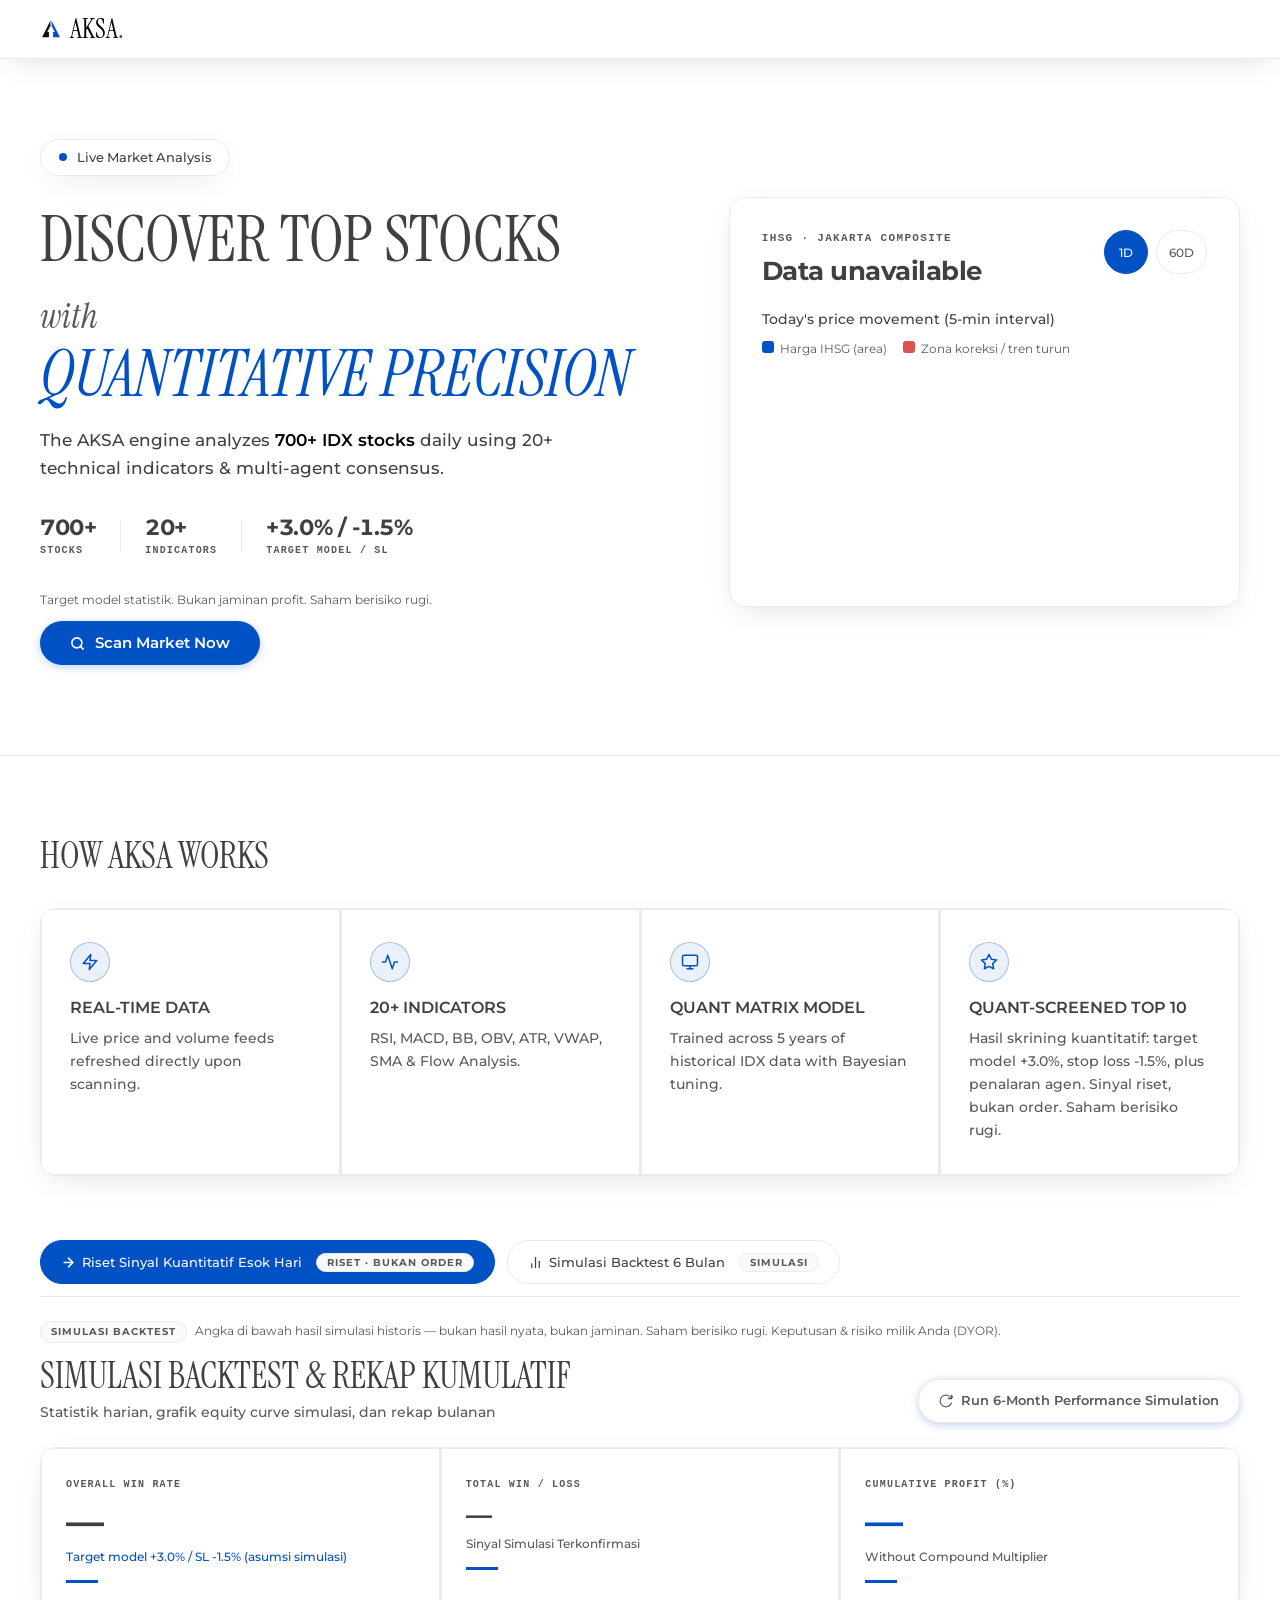
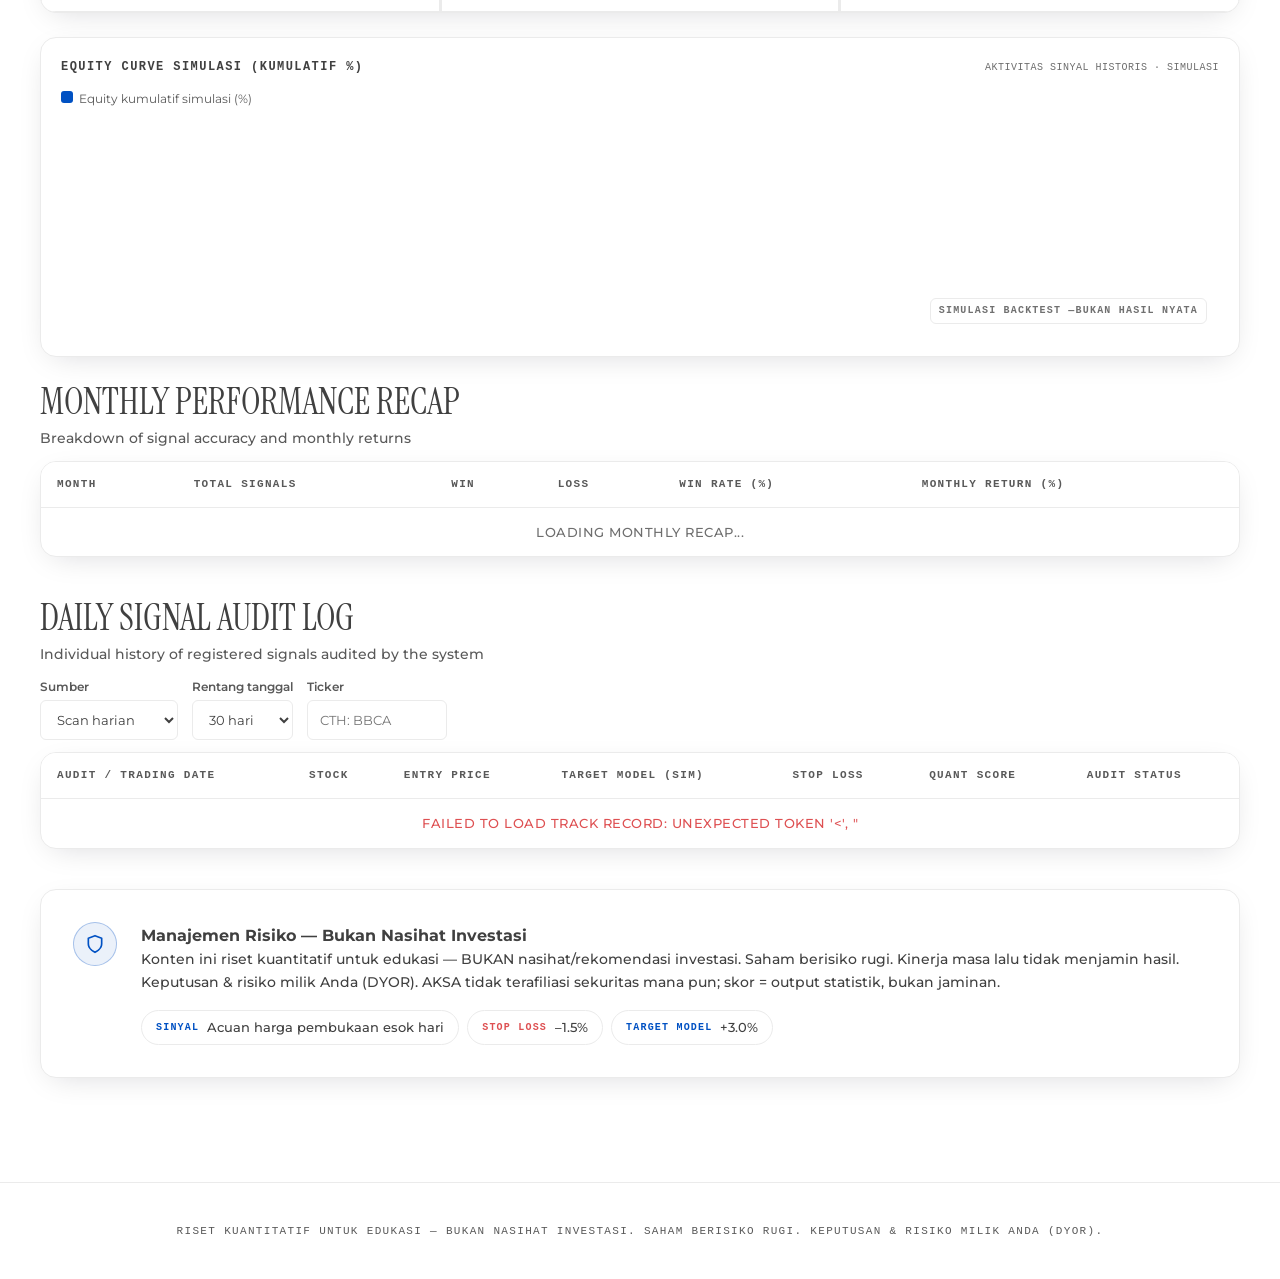
==== commit 64c0d851: "fix(ui,scan,model): filter audit + universe 568 + threshold operasi - UI audit: filter source/rentan" ====
--- a/dashboard/frontend/dashboard.html
+++ b/dashboard/frontend/dashboard.html
@@ -356,6 +356,27 @@
                 View More ↓
             </button>
         </div>
+        <div class="audit-filters" role="group" aria-label="Filter tabel audit">
+            <label class="audit-filter">Sumber
+                <select id="audit-source-filter" aria-label="Filter sumber sinyal">
+                    <option value="all">Semua</option>
+                    <option value="scan" selected>Scan harian</option>
+                    <option value="seed">Seed backtest</option>
+                </select>
+            </label>
+            <label class="audit-filter">Rentang tanggal
+                <select id="audit-range-filter" aria-label="Filter rentang tanggal">
+                    <option value="30" selected>30 hari</option>
+                    <option value="90">3 bulan</option>
+                    <option value="180">6 bulan</option>
+                    <option value="all">Semua</option>
+                </select>
+            </label>
+            <label class="audit-filter audit-filter--ticker">Ticker
+                <input type="text" id="audit-ticker-filter" placeholder="cth: BBCA" aria-label="Filter teks ticker" autocomplete="off" spellcheck="false" maxlength="12">
+            </label>
+            <span id="audit-filter-count" class="audit-filter-count" aria-live="polite"></span>
+        </div>
         <div class="table-card glass-card">
             <div class="table-scroll" role="region" aria-label="Signal track record table" tabindex="0">
                 <table class="stock-table" id="audit-table">
--- a/dashboard/frontend/css/style.css
+++ b/dashboard/frontend/css/style.css
@@ -121,6 +121,7 @@
 }
 
 .nav-inner, .hero-inner, .main, .footer-inner {
+    width: 100%;
     max-width: 1320px;
     margin: 0 auto;
     padding-left: var(--sp-10);
@@ -848,6 +849,37 @@
     border: 1px solid var(--c-border);
 }
 
+/* Badge pengisi: netral garis putus-putus, beda dari bullish/bearish/booster */
+.badge.filler {
+    background-color: transparent;
+    color: var(--c-soft-gray);
+    border: 1px dashed #C9C9C9;
+}
+
+/* Angka mentah dalam kurung: teks kecil abu di samping skor final */
+.score-raw {
+    font-family: var(--font-mono);
+    font-size: 11px;
+    font-weight: 500;
+    color: var(--c-soft-gray);
+    white-space: nowrap;
+}
+
+/* Skor ganda: bungkus aman, tak overflow di tabel/kartu/audit */
+.score-cell {
+    flex-wrap: wrap;
+    min-width: 0;
+}
+.score-val {
+    min-width: 0;
+    overflow-wrap: anywhere;
+}
+.dc-score .score-raw {
+    display: block;
+    font-size: 11px;
+    margin-top: 2px;
+}
+
 /* Signal Pill */
 .sig-pill {
     display: inline-flex;
@@ -1473,9 +1505,50 @@
     .hero {
         padding: var(--sp-10) 0;
     }
+    .hero-inner {
+        grid-template-columns: 1fr;
+        gap: var(--sp-8);
+        text-align: center;
+    }
+    /* Kolom teks rata tengah + kartu chart ikut center di tablet */
+    .hero-left {
+        display: flex;
+        flex-direction: column;
+        align-items: center;
+        text-align: center;
+        width: 100%;
+        max-width: 620px;
+        margin: 0 auto;
+    }
+    .hero-eyebrow {
+        margin: 0 auto var(--sp-4);
+    }
     .hero-title {
         font-size: 44px;
         line-height: 1.1;
+        text-align: center;
+    }
+    .hero-desc {
+        text-align: center;
+        margin: 0 auto var(--sp-5);
+        max-width: 540px;
+    }
+    .hero-stats {
+        justify-content: center;
+        margin: 0 auto var(--sp-4);
+    }
+    .btn-scan {
+        width: 100%;
+        max-width: 360px;
+        margin: var(--sp-2) auto 0;
+    }
+    .hero-right {
+        width: 100%;
+        max-width: 620px;
+        margin: 0 auto;
+    }
+    .hero-ihsg-preview {
+        min-width: 0;
     }
     .cards-grid {
         grid-template-columns: repeat(2, 1fr);
@@ -1498,27 +1571,57 @@
         padding: 12px 0;
     }
 
-    /* Hero stacks vertically */
+    /* Hero stacks vertically and is centered cleanly on mobile */
     .hero {
         padding: var(--sp-8) 0;
     }
     .hero-inner {
         grid-template-columns: 1fr;
         gap: var(--sp-8);
-    }
-    .hero-right {
-        order: -1; /* Display charts/stats above description on mobile */
+        text-align: center;
+    }
+    .hero-left {
+        order: 1;
+        display: flex;
+        flex-direction: column;
+        align-items: center;
+        text-align: center;
+        width: 100%;
+        max-width: 480px;
+        margin: 0 auto;
+    }
+    .hero-eyebrow {
+        margin: 0 auto var(--sp-4);
     }
     .hero-title {
-        font-size: 36px;
-        line-height: 1.1;
+        font-size: 34px;
+        line-height: 1.15;
+        text-align: center;
     }
     .hero-desc {
-        font-size: 15px;
+        font-size: 14.5px;
         line-height: 1.6;
+        text-align: center;
+        margin: 0 auto var(--sp-4);
+    }
+    /* Angka stat ikut center — parent center tapi .hstat base text-align:left */
+    .hstat {
+        text-align: center;
+    }
+    .hero-stats {
+        justify-content: center;
+        margin: 0 auto var(--sp-4);
     }
     .btn-scan {
         width: 100%;
+        max-width: 340px;
+        margin: var(--sp-2) auto 0;
+    }
+    .hero-right {
+        order: 2;
+        width: 100%;
+        max-width: 480px;
+        margin: 0 auto;
     }
     /* CTA/stack vertikal penuh di HP: hero CTA + error actions + ghost buttons */
     .hero-ihsg-preview {
@@ -1764,6 +1867,7 @@
 .main-tabs-wrap {
     display: flex;
     align-items: center;
+    justify-content: flex-start;
     gap: 8px;
     margin-bottom: 24px;
     padding-bottom: 12px;
@@ -1771,6 +1875,7 @@
 }
 .main-tabs-bar {
     display: flex;
+    justify-content: flex-start;
     gap: 12px;
     flex: 1 1 auto;
     min-width: 0;
@@ -2100,6 +2205,54 @@
     margin-top: var(--sp-6);
 }
 
+/* ── Audit table filters ── */
+.audit-filters {
+    display: flex;
+    flex-wrap: wrap;
+    align-items: flex-end;
+    gap: 10px 14px;
+    margin: 0 0 12px;
+}
+
+.audit-filter {
+    display: inline-flex;
+    flex-direction: column;
+    gap: 4px;
+    font-size: 12px;
+    font-weight: 600;
+    color: var(--c-medium-gray);
+}
+
+.audit-filter select,
+.audit-filter input[type="text"] {
+    min-height: 40px;
+    font-size: 13px;
+    font-family: var(--font-ui);
+    color: var(--c-charcoal);
+    border: 1px solid var(--c-border);
+    border-radius: var(--radius-sharp);
+    background: var(--c-surface);
+    padding: 8px 12px;
+}
+
+.audit-filter select:focus-visible,
+.audit-filter input[type="text"]:focus-visible {
+    outline: 2px solid var(--c-border-active);
+    outline-offset: 1px;
+}
+
+.audit-filter--ticker input[type="text"] {
+    width: 140px;
+    text-transform: uppercase;
+}
+
+.audit-filter-count {
+    font-size: 12px;
+    color: var(--c-soft-gray);
+    margin-left: auto;
+    align-self: center;
+}
+
 /* ═══════════════════════════════════════════════════════
    Agent-1 RESPONSIVE OVERHAUL (360 / 768 / 1024)
    - Page-level: no horizontal scroll di 360px
@@ -2191,22 +2344,73 @@
     .hero {
         padding: var(--sp-8) 0;
     }
-    /* Semua grid 2 kolom runtuh ke 1 kolom */
+    /* Semua grid 2 kolom runtuh ke 1 kolom atau 2x2 yang seimbang */
     .hero-inner {
         grid-template-columns: 1fr;
         gap: var(--sp-8);
+        text-align: center;
+    }
+    .hero-left {
+        order: 1;
+        display: flex;
+        flex-direction: column;
+        align-items: center;
+        text-align: center;
+        width: 100%;
+        max-width: 580px;
+        margin: 0 auto;
+    }
+    .hero-eyebrow {
+        margin: 0 auto var(--sp-5);
+    }
+    .hero-title {
+        text-align: center;
+    }
+    .hero-desc {
+        text-align: center;
+        margin: 0 auto var(--sp-5);
+        max-width: 520px;
+    }
+    .hero-stats {
+        justify-content: center;
+        margin: 0 auto var(--sp-4);
+    }
+    .btn-scan {
+        width: 100%;
+        max-width: 360px;
+        margin: var(--sp-2) auto 0;
     }
     .hero-right {
-        order: -1;
-    }
-    .feat-grid, .cards-grid {
+        order: 2;
+        width: 100%;
+        max-width: 580px;
+        margin: 0 auto;
+    }
+    .es-label {
+        text-align: center;
+    }
+    /* Tab scroll mulai dari kiri — center+scroll potong tab awal tak terjangkau */
+    .main-tabs-wrap {
+        justify-content: flex-start;
+    }
+    .main-tabs-bar {
+        justify-content: flex-start;
+    }
+    .feat-grid {
+        grid-template-columns: repeat(2, 1fr);
+    }
+    .cards-grid {
         grid-template-columns: 1fr;
-    }
-    .cards-grid {
         gap: var(--sp-4);
     }
+    .main-tabs-wrap {
+        justify-content: center;
+    }
+    .main-tabs-bar {
+        justify-content: center;
+    }
     .audit-stats-grid {
-        grid-template-columns: 1fr;
+        grid-template-columns: repeat(2, 1fr);
     }
     .section-hd {
         flex-direction: column;
@@ -2324,6 +2528,28 @@
     }
     .stock-table th, .stock-table td {
         padding: 10px 12px;
+    }
+    /* Badge 'Pengisi' + skor ganda: wrap di kartu, skor tak overflow di 360px */
+    .badge, .badge.filler {
+        max-width: 100%;
+        white-space: normal;
+        overflow-wrap: anywhere;
+    }
+    .dc-badges {
+        max-width: 100%;
+    }
+    .score-cell {
+        min-width: 0;
+        max-width: 100%;
+    }
+    .score-raw {
+        white-space: normal;
+        overflow-wrap: anywhere;
+    }
+    .dc-score {
+        min-width: 0;
+        max-width: 100%;
+        overflow-wrap: anywhere;
     }
     .loader-shimmer-text {
         white-space: normal;
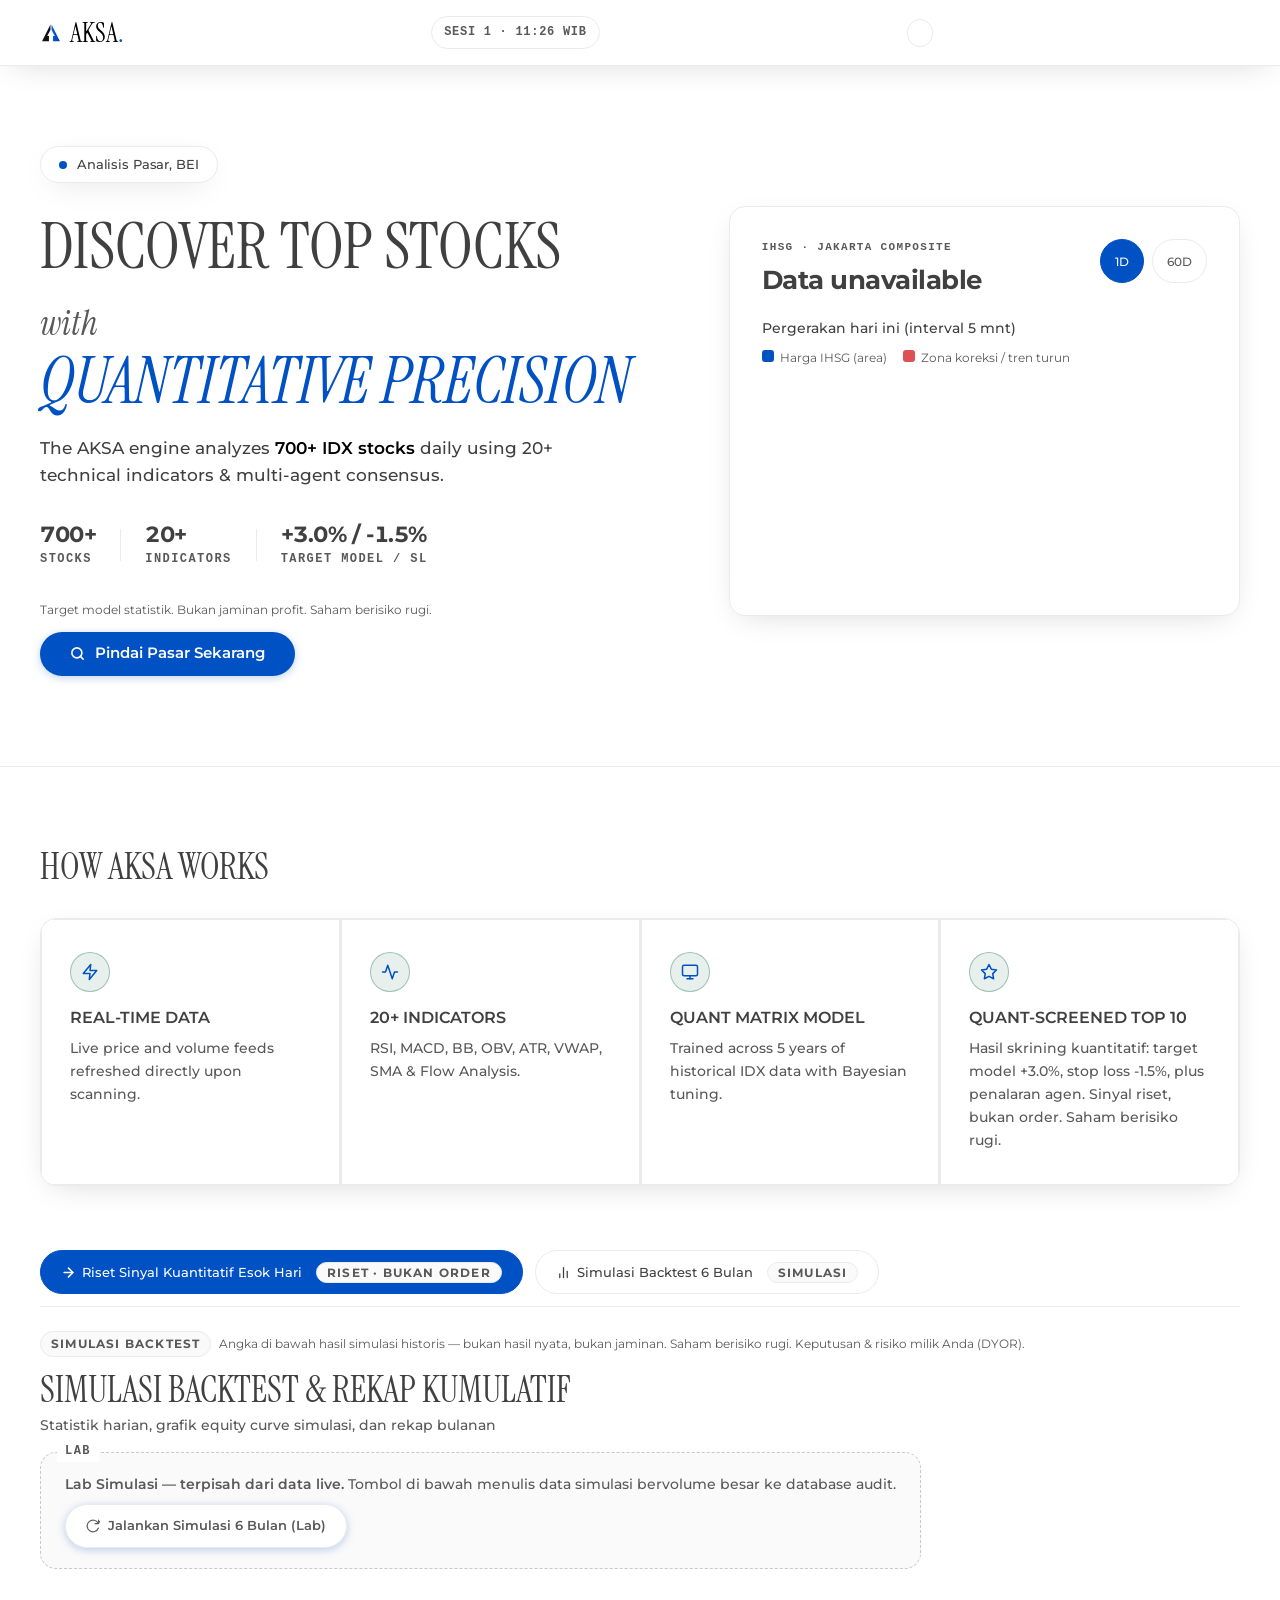
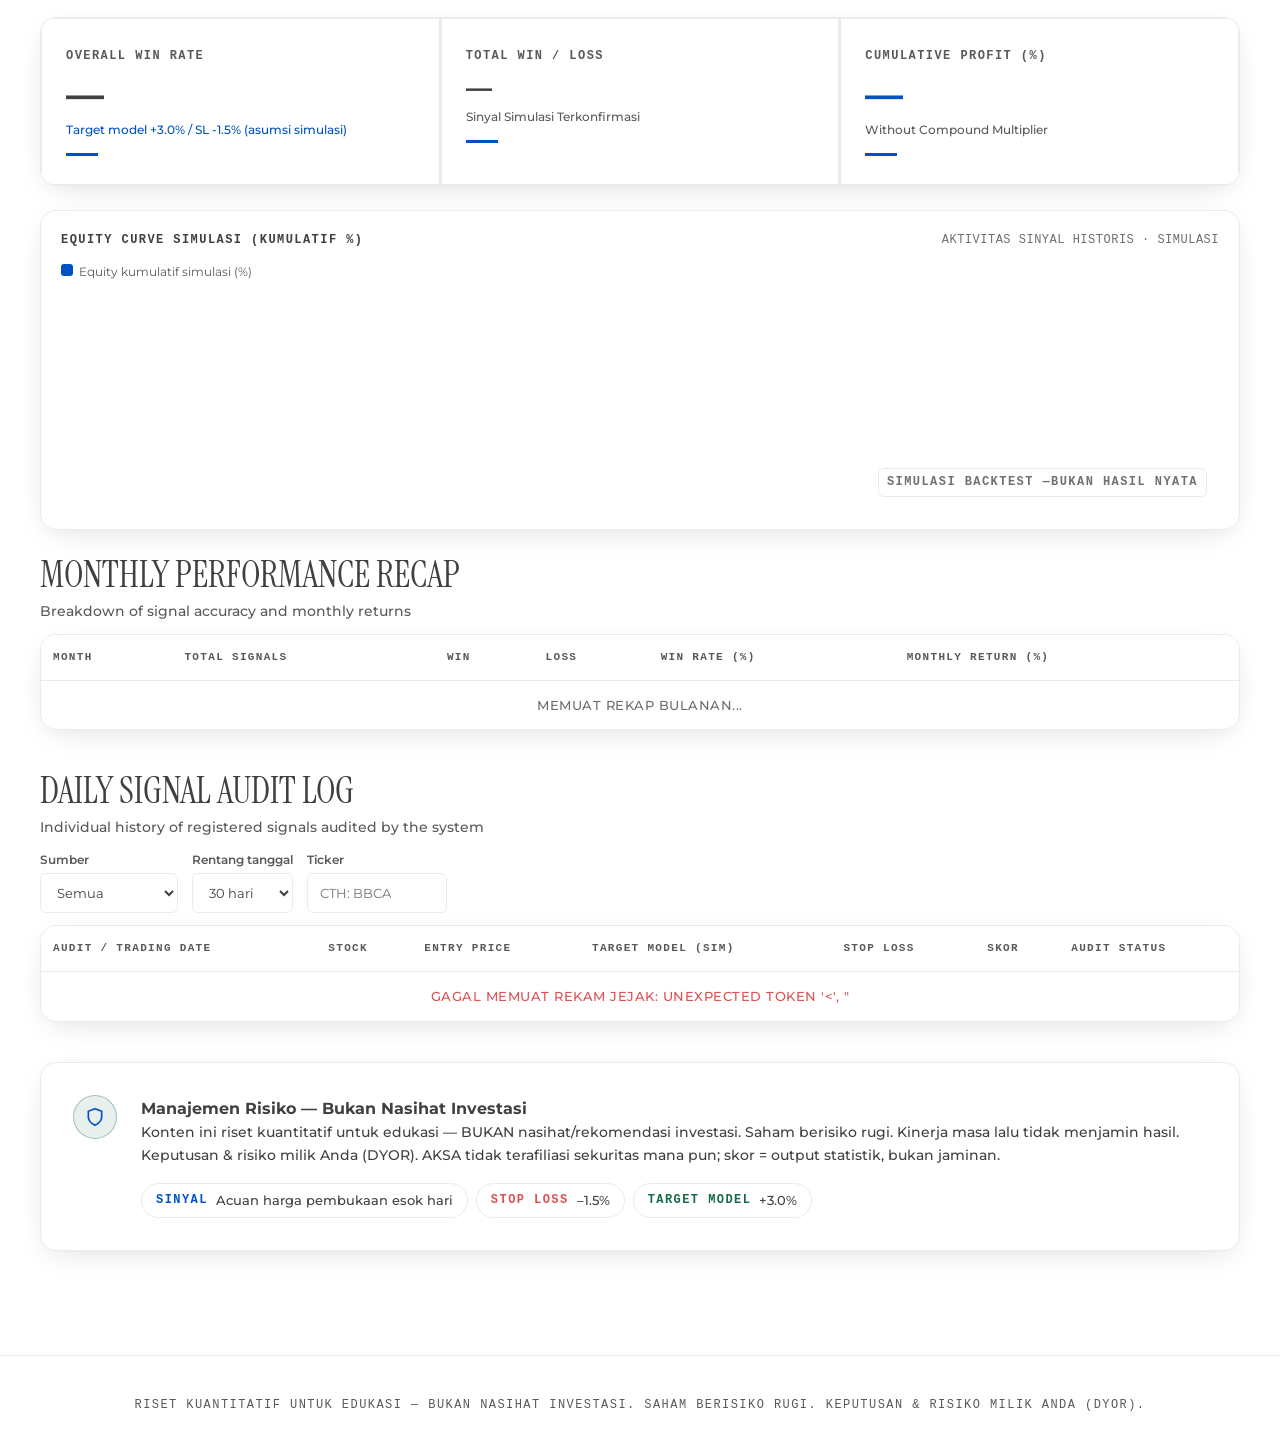
==== commit d92ba469: "fix(ui): critique dashboard 23/40 - tabel 8 kolom, glosarium ID, sesi WIB, lab simulasi, sizing" ====
--- a/dashboard/frontend/dashboard.html
+++ b/dashboard/frontend/dashboard.html
@@ -1,5 +1,5 @@
 <!DOCTYPE html>
-<html lang="en">
+<html lang="id">
 <head>
     <meta charset="UTF-8">
     <meta name="viewport" content="width=device-width, initial-scale=1.0">
@@ -61,6 +61,8 @@
             </svg>
             <span>AKSA<span class="accent">.</span></span>
         </a>
+        <span id="session-pill" class="session-pill" aria-live="polite"></span>
+        <span id="data-freshness" class="freshness-badge" aria-live="polite"></span>
         <span id="last-scan-time" class="last-scan" aria-live="polite"></span>
     </div>
 </nav>
@@ -73,7 +75,7 @@
         <div class="hero-left">
             <div class="hero-eyebrow">
                 <span class="pulse-dot" aria-hidden="true"></span>
-                Live Market Analysis
+                Analisis Pasar, BEI
             </div>
             <h1 class="hero-title" id="hero-heading">
                 Discover Top Stocks<br><span class="hero-title-connector">with</span><br><span class="hero-accent">Quantitative Precision</span>
@@ -92,7 +94,7 @@
             <p class="legal-microcopy" style="margin:8px 0 12px">Target model statistik. Bukan jaminan profit. Saham berisiko rugi.</p>
             <button id="scan-btn" class="btn-scan" aria-label="Scan market and get stock recommendations">
                 <svg width="15" height="15" viewBox="0 0 24 24" fill="none" stroke="currentColor" stroke-width="2.5" stroke-linecap="round" stroke-linejoin="round" aria-hidden="true"><circle cx="11" cy="11" r="8"/><path d="m21 21-4.35-4.35"/></svg>
-                Scan Market Now
+                Pindai Pasar Sekarang
             </button>
         </div>
 
@@ -114,7 +116,7 @@
                     </div>
                 </div>
                 <div class="hisg-desc-wrap">
-                    <p id="ihsg-desc" class="hisg-sub">Scan market to view chart</p>
+                    <p id="ihsg-desc" class="hisg-sub">Pindai pasar untuk melihat grafik</p>
                     <div class="chart-legend" aria-label="Legenda chart IHSG">
                         <span><span class="lg-swatch" style="background:#0051C3"></span>Harga IHSG (area)</span>
                         <span><span class="lg-swatch" style="background:#DE5052"></span>Zona koreksi / tren turun</span>
@@ -231,24 +233,36 @@
             </p>
         </div>
         <p class="legal-microcopy" style="margin:0 0 16px">Konten ini riset kuantitatif untuk edukasi — BUKAN nasihat/rekomendasi investasi. Saham berisiko rugi. Kinerja masa lalu tidak menjamin hasil. Keputusan &amp; risiko milik Anda (DYOR).</p>
+        <p id="sample-data-tag" class="legal-microcopy hidden" style="margin:0 0 16px;font-weight:700" role="status"></p>
 
         <!-- Table -->
+        <details class="glossary">
+            <summary>Glosarium istilah <span class="legal-microcopy">(klik untuk buka)</span></summary>
+            <dl>
+                <div><dt>Skor keyakinan</dt><dd>Probabilitas akhir model setelah penyesuaian sentimen; makin tinggi makin layak dipantau.</dd></div>
+                <div><dt>Skor mentah</dt><dd>Output model murni sebelum penyesuaian sentimen; pembanding skor keyakinan.</dd></div>
+                <div><dt>RVOL</dt><dd>Volume relatif vs rata-rata; di atas 1,2x berarti minat beli/jual di atas normal.</dd></div>
+                <div><dt>ADX</dt><dd>Kekuatan tren 0–100; di atas 25 berarti tren cukup kuat untuk diikuti.</dd></div>
+                <div><dt>RSI</dt><dd>Momentum 0–100; di bawah 40 jenuh jual (pantau pantulan), di atas 65 jenuh beli (waspada koreksi).</dd></div>
+                <div><dt>MACD</dt><dd>Sinyal momentum tren; BULLISH berarti momentum menguat, BEARISH berarti melemah.</dd></div>
+                <div><dt>Bobot simulasi</dt><dd>Porsi simulasi generik per ticker, bukan saran alokasi dana pribadi.</dd></div>
+                <div><dt>SIM-WIN / SIM-LOSS / SIM-PENDING</dt><dd>Status hasil simulasi: target model tercapai, stop loss tersentuh, atau masih berjalan.</dd></div>
+                <div><dt>Sesi BEI</dt><dd>Jam dagang Bursa Indonesia: Sesi 1 pukul 09.00–12.00, Sesi 2 pukul 14.00–15.30 WIB.</dd></div>
+            </dl>
+        </details>
         <div class="table-card glass-card">
             <div class="table-scroll" role="region" aria-label="Stock recommendation table" tabindex="0">
                 <table class="stock-table" aria-label="Top 10 kandidat hasil skrining kuantitatif">
                     <thead>
                         <tr>
                             <th scope="col">#</th>
-                            <th scope="col">Stock</th>
-                            <th scope="col">Price</th>
+                            <th scope="col">Saham</th>
+                            <th scope="col">Harga</th>
                             <th scope="col">Target Model</th>
                             <th scope="col">Stop Loss</th>
-                            <th scope="col">RSI (14)</th>
-                            <th scope="col">MACD</th>
-                            <th scope="col">Trend</th>
-                            <th scope="col">Sentiment</th>
-                            <th scope="col">Quant Score</th>
-                            <th scope="col">Signal</th>
+                            <th scope="col">Skor</th>
+                            <th scope="col">Sinyal</th>
+                            <th scope="col">Detail</th>
                         </tr>
                     </thead>
                     <tbody id="table-body"></tbody>
@@ -274,10 +288,13 @@
                 <h3>Simulasi Backtest &amp; Rekap Kumulatif</h3>
                 <p>Statistik harian, grafik equity curve simulasi, dan rekap bulanan</p>
             </div>
-            <button id="seed-sim-btn" class="btn-scan btn-ghost" onclick="runAuditSimulationSeed()">
-                <svg width="14" height="14" viewBox="0 0 24 24" fill="none" stroke="currentColor" stroke-width="2" stroke-linecap="round" stroke-linejoin="round" aria-hidden="true"><path d="M21.5 2v6h-6M21.34 15.57a10 10 0 1 1-.57-8.38l5.67-5.67"/></svg>
-                Run 6-Month Performance Simulation
-            </button>
+            <div class="lab-sim" aria-label="Lab Simulasi — terpisah dari data live">
+                <p class="legal-microcopy" style="margin:0 0 8px"><strong>Lab Simulasi — terpisah dari data live.</strong> Tombol di bawah menulis data simulasi bervolume besar ke database audit.</p>
+                <button id="seed-sim-btn" class="btn-scan btn-ghost" onclick="runAuditSimulationSeed()">
+                    <svg width="14" height="14" viewBox="0 0 24 24" fill="none" stroke="currentColor" stroke-width="2" stroke-linecap="round" stroke-linejoin="round" aria-hidden="true"><path d="M21.5 2v6h-6M21.34 15.57a10 10 0 1 1-.57-8.38l5.67-5.67"/></svg>
+                    Jalankan Simulasi 6 Bulan (Lab)
+                </button>
+            </div>
         </div>
 
         <!-- Audit Summary Cards -->
@@ -338,7 +355,7 @@
                     <tbody id="monthly-recap-body">
                         <tr>
                             <td colspan="6" class="table-empty">
-                                Loading monthly recap...
+                                Memuat rekap bulanan...
                             </td>
                         </tr>
                     </tbody>
@@ -359,8 +376,8 @@
         <div class="audit-filters" role="group" aria-label="Filter tabel audit">
             <label class="audit-filter">Sumber
                 <select id="audit-source-filter" aria-label="Filter sumber sinyal">
-                    <option value="all">Semua</option>
-                    <option value="scan" selected>Scan harian</option>
+                    <option value="all" selected>Semua</option>
+                    <option value="scan">Scan harian</option>
                     <option value="seed">Seed backtest</option>
                 </select>
             </label>
@@ -387,14 +404,14 @@
                             <th scope="col">Entry Price</th>
                             <th scope="col">Target Model (sim)</th>
                             <th scope="col">Stop Loss</th>
-                            <th scope="col">Quant Score</th>
+                            <th scope="col">Skor</th>
                             <th scope="col">Audit Status</th>
                         </tr>
                     </thead>
                     <tbody id="audit-table-body">
                         <tr>
                             <td colspan="7" class="table-empty">
-                                Loading track record data...
+                                Memuat data rekam jejak...
                             </td>
                         </tr>
                     </tbody>
@@ -425,6 +442,28 @@
 <footer class="footer" role="contentinfo">
     <p class="footer-note">Riset kuantitatif untuk edukasi — bukan nasihat investasi. Saham berisiko rugi. Keputusan &amp; risiko milik Anda (DYOR).</p>
 </footer>
+
+<!-- Sizing modal -->
+<div id="sizing-modal" class="hidden" role="dialog" aria-modal="true" aria-labelledby="sizing-title">
+    <div class="modal-box glass-card" role="document">
+        <div class="modal-backdrop" data-close-sizing aria-hidden="true"></div>
+        <h3 id="sizing-title">Hitung Sizing Posisi (simulasi)</h3>
+        <p class="legal-microcopy" style="margin:0 0 12px">Ticker <strong id="sizing-ticker">—</strong> · Entry <span id="sizing-entry">—</span> · SL <span id="sizing-sl">—</span></p>
+        <label class="audit-filter">Modal (Rp)
+            <input type="number" id="sizing-modal-input" min="0" step="10000" value="10000000" inputmode="numeric">
+        </label>
+        <label class="audit-filter">Risiko per transaksi (%)
+            <input type="number" id="sizing-risk-input" min="0.1" max="100" step="0.1" value="1" inputmode="decimal">
+        </label>
+        <p id="sizing-result" class="legal-microcopy" aria-live="polite"></p>
+        <p class="legal-microcopy" style="margin:0 0 12px">Hasil ini simulasi ukuran posisi, bukan saran beli/jual. Saham berisiko rugi.</p>
+        <div style="display:flex;gap:8px;flex-wrap:wrap">
+            <button type="button" id="sizing-close" class="btn-scan btn-ghost" style="min-height:44px">Tutup</button>
+        </div>
+    </div>
+</div>
+
+<div id="toast" class="hidden" role="status" aria-live="polite"></div>
 
 <script src="js/app.js?v=27"></script>
 <script>
--- a/dashboard/frontend/css/style.css
+++ b/dashboard/frontend/css/style.css
@@ -26,9 +26,9 @@
     --c-blue-active:    #003073;
     --c-red:            #DE5052; /* Status indicators, alerts, stop loss */
     --c-red-lt:         #FAF0F1; /* Soft light red background for badges */
-    --c-green:          #0051C3; /* Primary accent for positive conviction */
-    --c-green-real:     #1B8A5A; /* Forest green */
-    --c-green-lt:       rgba(0, 81, 195, 0.08); /* Soft cobalt blue background for pills */
+    --c-green:          #146B45; /* Darkened to AA (6.5:1 white-on-green) — positive/buy semantics (dc-pval.green, rsi-fill.green, sig-dot.green, rpill-lbl.green, chip.green, src-scan) */
+    --c-green-real:     #146B45; /* Alias of --c-green */
+    --c-green-lt:       rgba(20, 107, 69, 0.10); /* Soft green background for positive pills */
     --c-amber:          #E5C158; /* Muted yellow/gold for warning alert states */
     --c-amber-lt:       rgba(229, 193, 88, 0.1);
 
@@ -183,7 +183,7 @@
 
 .last-scan {
     font-family: var(--font-mono);
-    font-size: 11px;
+    font-size: 12px;
     font-weight: 500;
     letter-spacing: 0.12em;
     text-transform: uppercase;
@@ -321,7 +321,7 @@
 .hstat-l {
     display: block;
     font-family: var(--font-mono);
-    font-size: 10px;
+    font-size: 12px;
     font-weight: 600;
     line-height: 1.5;
     color: var(--c-medium-gray);
@@ -432,7 +432,7 @@
 .chart-tab {
     background-color: var(--c-surface);
     color: var(--c-medium-gray);
-    padding: 0px 12px;
+    padding: 10px 14px;
     border: 1px solid var(--c-border);
     border-radius: var(--radius-pill);
     font-family: var(--font-ui);
@@ -514,7 +514,7 @@
     width: 40px;
     height: 40px;
     background-color: var(--c-green-lt);
-    border: 1px solid rgba(0, 81, 195, 0.3);
+    border: 1px solid rgba(20, 107, 69, 0.35);
     border-radius: 50%;
     display: flex;
     align-items: center;
@@ -635,26 +635,23 @@
     }
 }
 
-/* Shimmering Text Label (cobalt sweep) */
+/* Loader label — solid cobalt + opacity pulse (pixel loader stays the authored moment) */
 .loader-shimmer-text {
     font-family: var(--font-primary);
     font-size: 13.5px;
     font-weight: 600;
     letter-spacing: -0.01em;
-    background: linear-gradient(90deg, #8C8C8C 25%, #0051C3 50%, #8C8C8C 75%);
-    background-size: 200% 100%;
-    -webkit-background-clip: text;
-    -webkit-text-fill-color: transparent;
-    animation: shimmer-text 1.5s linear infinite;
+    color: var(--c-blue);
+    animation: shimmer-text 1.5s ease-in-out infinite;
     white-space: nowrap;
 }
 
 @keyframes shimmer-text {
-    0% {
-        background-position: 200% 0;
-    }
-    100% {
-        background-position: -200% 0;
+    0%, 100% {
+        opacity: 1;
+    }
+    50% {
+        opacity: 0.45;
     }
 }
 
@@ -771,7 +768,7 @@
     align-items: center;
     gap: var(--sp-2);
     font-family: var(--font-mono);
-    font-size: 11px;
+    font-size: 12px;
     font-weight: 500;
     color: var(--c-medium-gray);
     letter-spacing: 0.5px;
@@ -786,7 +783,7 @@
     padding: 3px 10px;
     border-radius: var(--radius-pill);
     font-family: var(--font-primary);
-    font-size: 10px;
+    font-size: 12px;
     font-weight: 600;
     line-height: 1.5;
     letter-spacing: 0.5px;
@@ -794,9 +791,9 @@
 }
 
 .chip.green {
-    background-color: var(--c-blue);
+    background-color: var(--c-green);
     color: #FFFFFF;
-    border: 1px solid var(--c-blue);
+    border: 1px solid var(--c-green);
 }
 
 .badge {
@@ -804,7 +801,7 @@
     padding: 3px 10px;
     border-radius: var(--radius-pill);
     font-family: var(--font-primary);
-    font-size: 10px;
+    font-size: 12px;
     font-weight: 600;
     line-height: 1.5;
     letter-spacing: 0.5px;
@@ -888,7 +885,7 @@
     padding: 3px 10px;
     border-radius: var(--radius-pill);
     font-family: var(--font-primary);
-    font-size: 10px;
+    font-size: 12px;
     font-weight: 600;
     line-height: 1.5;
     letter-spacing: 0.5px;
@@ -914,7 +911,7 @@
     display: inline-block;
 }
 
-.sig-dot.green { background-color: var(--c-blue); }
+.sig-dot.green { background-color: var(--c-green); }
 .sig-dot.blue  { background-color: var(--c-soft-gray); }
 
 /* ── Stock Recommendations Table (index terminal rows) ───── */
@@ -939,7 +936,7 @@
 
 /* Index .intel-card-hdr */
 .stock-table thead th {
-    padding: 14px 16px;
+    padding: 14px 12px;
     text-align: left;
     font-family: var(--font-mono);
     font-size: 11px;
@@ -967,7 +964,7 @@
 }
 
 .stock-table td {
-    padding: 14px 16px;
+    padding: 14px 12px;
     vertical-align: middle;
 }
 
@@ -1035,7 +1032,7 @@
     transition: width 0.3s;
 }
 
-.rsi-fill.green { background-color: var(--c-blue); }
+.rsi-fill.green { background-color: var(--c-green); }
 .rsi-fill.amber { background-color: var(--c-amber); }
 .rsi-fill.red   { background-color: var(--c-red); }
 
@@ -1158,7 +1155,7 @@
 
 .dc-score-lbl {
     font-family: var(--font-mono);
-    font-size: 10px;
+    font-size: 12px;
     font-weight: 600;
     line-height: 1.5;
     letter-spacing: 0.12em;
@@ -1188,7 +1185,7 @@
 
 .dc-plbl {
     font-family: var(--font-mono);
-    font-size: 10px;
+    font-size: 12px;
     font-weight: 600;
     line-height: 1.5;
     color: var(--c-soft-gray);
@@ -1204,7 +1201,7 @@
 }
 
 .dc-pval.primary { color: var(--c-charcoal); }
-.dc-pval.green   { color: var(--c-blue); }
+.dc-pval.green   { color: var(--c-green); }
 .dc-pval.red     { color: var(--c-red); }
 
 .mini-chart-container {
@@ -1239,7 +1236,7 @@
 .dc-reason-lbl {
     display: block;
     font-family: var(--font-mono);
-    font-size: 10px;
+    font-size: 12px;
     font-weight: 600;
     line-height: 1.5;
     letter-spacing: 0.12em;
@@ -1262,7 +1259,7 @@
     background: var(--c-surface);
     color: var(--c-medium-gray);
     font-family: var(--font-primary);
-    font-size: 10px;
+    font-size: 12px;
     font-weight: 500;
     letter-spacing: 0.5px;
     text-transform: uppercase;
@@ -1302,7 +1299,7 @@
 
 .ma-title {
     font-family: var(--font-mono);
-    font-size: 10px;
+    font-size: 12px;
     font-weight: 600;
     color: var(--c-charcoal);
     letter-spacing: 0.12em;
@@ -1319,7 +1316,7 @@
 
 .ma-subcard.bull {
     background-color: var(--c-green-lt);
-    border-left: 3px solid var(--c-blue);
+    border-left: 3px solid var(--c-green);
     border-top: 1px solid var(--c-border);
     border-right: 1px solid var(--c-border);
     border-bottom: 1px solid var(--c-border);
@@ -1348,13 +1345,13 @@
 .ma-card-label {
     display: block;
     font-weight: 700;
-    font-size: 10px;
+    font-size: 12px;
     letter-spacing: 0.12em;
     text-transform: uppercase;
     margin-bottom: var(--sp-1);
 }
 
-.label-bull { color: var(--c-blue); }
+.label-bull { color: var(--c-green); }
 .label-bear { color: var(--c-red); }
 .label-risk { color: var(--c-charcoal); }
 
@@ -1363,7 +1360,7 @@
     padding: 2px 8px;
     border-radius: var(--radius-pill);
     font-weight: 600;
-    font-size: 10px;
+    font-size: 12px;
     letter-spacing: 0.5px;
     text-transform: uppercase;
 }
@@ -1406,7 +1403,7 @@
     width: 44px;
     height: 44px;
     background-color: var(--c-green-lt);
-    border: 1px solid rgba(0, 81, 195, 0.3);
+    border: 1px solid rgba(20, 107, 69, 0.35);
     border-radius: 50%;
     display: flex;
     align-items: center;
@@ -1458,7 +1455,7 @@
 
 .rpill-lbl {
     font-family: var(--font-mono);
-    font-size: 10px;
+    font-size: 12px;
     font-weight: 600;
     line-height: 1.5;
     text-transform: uppercase;
@@ -1467,7 +1464,7 @@
 }
 
 .rpill-lbl.red   { color: var(--c-red); }
-.rpill-lbl.green { color: var(--c-blue); }
+.rpill-lbl.green { color: var(--c-green); }
 
 /* ── Footer (index .footer-bottom strip) ────────────────── */
 .footer {
@@ -1479,7 +1476,7 @@
 
 .footer-note {
     font-family: var(--font-mono);
-    font-size: 11px;
+    font-size: 12px;
     font-weight: 500;
     line-height: 1.5;
     color: var(--c-medium-gray);
@@ -1785,10 +1782,16 @@
     display: none !important;
 }
 
-/* Visible focus ring for keyboard navigation */
+/* Visible focus ring for keyboard navigation (global — covers summary, buttons, new controls) */
 :focus-visible {
     outline: 2px solid var(--c-blue);
     outline-offset: 2px;
+}
+
+/* Cobalt-tint text selection */
+::selection {
+    background: rgba(0, 81, 195, 0.18);
+    color: var(--c-deep-charcoal);
 }
 
 /* UX-02: hormati prefers-reduced-motion — blokir semua animasi/transisi gerak. */
@@ -1827,7 +1830,7 @@
     position: absolute;
     inset: auto 12px 12px auto;
     font-family: var(--font-mono);
-    font-size: 10px;
+    font-size: 12px;
     font-weight: 700;
     letter-spacing: 0.12em;
     text-transform: uppercase;
@@ -1845,7 +1848,7 @@
 }
 .sample-badge {
     display: inline-block;
-    font-size: 10px;
+    font-size: 12px;
     font-weight: 700;
     letter-spacing: 0.1em;
     text-transform: uppercase;
@@ -2005,7 +2008,7 @@
 /* Index .m-lbl */
 .stat-lbl {
     font-family: var(--font-mono);
-    font-size: 10px;
+    font-size: 12px;
     color: var(--c-medium-gray);
     text-transform: uppercase;
     font-weight: 600;
@@ -2064,7 +2067,7 @@
 
 .panel-note {
     font-family: var(--font-mono);
-    font-size: 10px;
+    font-size: 12px;
     font-weight: 500;
     letter-spacing: 0.5px;
     text-transform: uppercase;
@@ -2173,15 +2176,14 @@
     font-weight: 600;
 }
 
-/* Compact signal pill */
+/* Compact signal pill — same 12px floor, compact via padding only */
 .sig-pill--sm {
-    font-size: 9px;
     padding: 2px 8px;
 }
 
 /* Chart placeholder messages */
 .chart-msg { font-size: 12px; padding: 8px; }
-.chart-msg--sm { font-size: 10px; padding: 0; }
+.chart-msg--sm { font-size: 12px; padding: 0; }
 .chart-msg--err { color: var(--c-red); }
 .chart-msg--muted { color: var(--c-soft-gray); }
 
@@ -2453,7 +2455,7 @@
         font-size: 22px;
     }
     .last-scan {
-        font-size: 10px;
+        font-size: 12px;
         overflow-wrap: anywhere;
     }
     .hero {
@@ -2527,7 +2529,7 @@
         font-size: 13px;
     }
     .stock-table th, .stock-table td {
-        padding: 10px 12px;
+        padding: 10px 8px;
     }
     /* Badge 'Pengisi' + skor ganda: wrap di kartu, skor tak overflow di 360px */
     .badge, .badge.filler {
@@ -2560,7 +2562,7 @@
         max-width: 100%;
     }
     .footer-note {
-        font-size: 10px;
+        font-size: 12px;
         overflow-wrap: break-word;
     }
 }
@@ -2593,11 +2595,339 @@
 }
 
 .qm-leading {
-    font-size: 10px;
+    font-size: 12px;
     font-weight: 600;
     font-family: var(--font-ui);
     text-transform: uppercase;
     letter-spacing: 0.06em;
-    color: var(--c-amber);
+    color: #7A5C00; /* Darkened from --c-amber: AA on white, --c-amber fails */
     margin-left: 2px;
 }
+
+/* ═══════════════════════════════════════════════════════
+   Agent-2 CONTRACT COMPONENTS (id/class kontrak lintas agen — JANGAN rename)
+   Selaras sistem: kartu putih radius 16, shadow-raised, cobalt #0051C3,
+   Montserrat body + ui-monospace mono. Teks min 12px, target sentuh 44px.
+   ═══════════════════════════════════════════════════════ */
+
+/* Session + freshness pills (mono 12px) */
+#session-pill,
+#data-freshness {
+    display: inline-flex;
+    align-items: center;
+    gap: 6px;
+    padding: 6px 12px;
+    min-height: 28px;
+    border: 1px solid var(--c-border);
+    border-radius: var(--radius-pill);
+    background-color: var(--c-surface);
+    font-family: var(--font-mono);
+    font-size: 12px;
+    font-weight: 600;
+    letter-spacing: 0.06em;
+    text-transform: uppercase;
+    color: var(--c-medium-gray);
+    white-space: nowrap;
+}
+#session-pill.live,
+#data-freshness.fresh {
+    color: var(--c-blue);
+    border-color: rgba(0, 81, 195, 0.35);
+}
+#data-freshness.stale {
+    color: var(--c-red);
+    border-color: rgba(222, 80, 82, 0.35);
+}
+
+/* Ghost pill kecil pembuka detail baris — 44px */
+.row-detail-btn {
+    display: inline-flex;
+    align-items: center;
+    justify-content: center;
+    gap: 6px;
+    min-width: 44px;
+    min-height: 44px;
+    padding: 8px 16px;
+    border: 1px solid var(--c-border);
+    border-radius: var(--radius-pill);
+    background-color: var(--c-surface);
+    color: var(--c-medium-gray);
+    font-family: var(--font-primary);
+    font-size: 12px;
+    font-weight: 600;
+    letter-spacing: 0.04em;
+    text-transform: uppercase;
+    cursor: pointer;
+    transition: background-color 0.2s, color 0.2s, border-color 0.2s;
+}
+.row-detail-btn:hover:not(:disabled) {
+    background-color: var(--c-bg);
+    border-color: #D0D0D0;
+    color: var(--c-charcoal);
+}
+
+/* Ringkasan klik detil kartu (details.dc-details > summary.dc-summary + .dc-body + .dc-actions) */
+details.dc-details {
+    margin-top: var(--sp-3);
+    border-top: 1px solid var(--c-border);
+}
+summary.dc-summary {
+    display: flex;
+    align-items: center;
+    gap: var(--sp-2);
+    min-height: 44px;
+    padding: 10px 4px 10px 0;
+    font-family: var(--font-primary);
+    font-size: 13px;
+    font-weight: 600;
+    color: var(--c-blue);
+    cursor: pointer;
+    list-style: none;
+    border-radius: var(--radius-sharp);
+    padding-left: 30px;
+    background-repeat: no-repeat;
+    background-position: 4px center;
+    background-size: 20px 20px;
+    background-image: url("data:image/svg+xml,%3Csvg xmlns='http://www.w3.org/2000/svg' width='20' height='20' viewBox='0 0 20 20'%3E%3Ccircle cx='10' cy='10' r='9' fill='none' stroke='%230051C3' stroke-width='1.5'/%3E%3Cpath d='M10 6v8M6 10h8' stroke='%230051C3' stroke-width='1.5' stroke-linecap='round'/%3E%3C/svg%3E");
+}
+summary.dc-summary::-webkit-details-marker {
+    display: none;
+}
+summary.dc-summary::marker {
+    content: '';
+}
+details.dc-details[open] summary.dc-summary {
+    background-image: url("data:image/svg+xml,%3Csvg xmlns='http://www.w3.org/2000/svg' width='20' height='20' viewBox='0 0 20 20'%3E%3Ccircle cx='10' cy='10' r='9' fill='none' stroke='%230051C3' stroke-width='1.5'/%3E%3Cpath d='M6 10h8' stroke='%230051C3' stroke-width='1.5' stroke-linecap='round'/%3E%3C/svg%3E");
+}
+.dc-body {
+    padding: 4px 4px 12px;
+    font-size: 13px;
+    line-height: 1.65;
+    color: var(--c-dark-gray);
+}
+.dc-actions {
+    display: flex;
+    gap: var(--sp-2);
+    margin-top: var(--sp-3);
+}
+.dc-actions .btn-copy-watch,
+.dc-actions .btn-sizing {
+    flex: 1 1 0;
+    display: inline-flex;
+    align-items: center;
+    justify-content: center;
+    gap: 6px;
+    min-width: 44px;
+    min-height: 44px;
+    padding: 10px 16px;
+    border-radius: var(--radius-pill);
+    font-family: var(--font-primary);
+    font-size: 13px;
+    font-weight: 600;
+    cursor: pointer;
+    transition: background-color 0.2s, color 0.2s, border-color 0.2s;
+}
+.dc-actions .btn-copy-watch {
+    background-color: var(--c-surface);
+    color: var(--c-charcoal);
+    border: 1px solid var(--c-border);
+}
+.dc-actions .btn-copy-watch:hover:not(:disabled) {
+    background-color: var(--c-bg);
+    border-color: #D0D0D0;
+}
+.dc-actions .btn-sizing {
+    background-color: var(--c-blue);
+    color: #FFFFFF;
+    border: 1px solid var(--c-blue);
+}
+.dc-actions .btn-sizing:hover:not(:disabled) {
+    background-color: var(--c-blue-hover);
+    border-color: var(--c-blue-hover);
+}
+
+/* Glosarium (details.glossary — kartu dl 2 kolom desktop / 1 HP) */
+details.glossary {
+    background-color: var(--c-surface);
+    border: 1px solid var(--c-border);
+    border-radius: var(--radius-card);
+    box-shadow: var(--shadow-raised);
+    padding: var(--sp-5) var(--sp-6);
+    margin-bottom: var(--sp-6);
+}
+details.glossary > summary {
+    display: flex;
+    align-items: center;
+    min-height: 44px;
+    font-family: var(--font-primary);
+    font-size: 14px;
+    font-weight: 600;
+    color: var(--c-charcoal);
+    cursor: pointer;
+    list-style: none;
+}
+details.glossary > summary::-webkit-details-marker {
+    display: none;
+}
+details.glossary dl {
+    display: grid;
+    grid-template-columns: 1fr 1fr;
+    gap: var(--sp-3) var(--sp-6);
+    margin-top: var(--sp-3);
+}
+details.glossary dt {
+    font-family: var(--font-mono);
+    font-size: 12px;
+    font-weight: 600;
+    letter-spacing: 0.08em;
+    text-transform: uppercase;
+    color: var(--c-charcoal);
+}
+details.glossary dd {
+    margin: 2px 0 0;
+    font-size: 13px;
+    line-height: 1.6;
+    color: var(--c-medium-gray);
+}
+@media (max-width: 768px) {
+    details.glossary dl {
+        grid-template-columns: 1fr;
+    }
+}
+
+/* Panel Lab simulasi (garis putus-putus + label Lab) */
+.lab-sim {
+    position: relative;
+    border: 1px dashed #C9C9C9;
+    border-radius: var(--radius-card);
+    background-color: var(--c-bg);
+    padding: var(--sp-5) var(--sp-6);
+    margin-bottom: var(--sp-6);
+}
+.lab-sim::before {
+    content: 'Lab';
+    position: absolute;
+    top: -11px;
+    left: 16px;
+    padding: 0 8px;
+    background-color: var(--c-page);
+    font-family: var(--font-mono);
+    font-size: 12px;
+    font-weight: 700;
+    letter-spacing: 0.12em;
+    text-transform: uppercase;
+    color: var(--c-medium-gray);
+}
+
+/* Badge sumber data */
+.badge.src-scan {
+    background-color: var(--c-blue);
+    color: #FFFFFF;
+    border: 1px solid var(--c-blue);
+}
+.badge.src-seed {
+    background-color: var(--c-surface);
+    color: var(--c-medium-gray);
+    border: 1px dashed #C9C9C9;
+}
+
+/* Modal sizing (dialog tengah + backdrop) */
+#sizing-modal {
+    position: fixed;
+    inset: 0;
+    z-index: 100;
+    display: flex;
+    align-items: center;
+    justify-content: center;
+    padding: 16px;
+}
+#sizing-modal.hidden { display: none !important; }
+.modal-backdrop {
+    position: absolute;
+    inset: 0;
+    z-index: 0;
+    display: block;
+    background: rgba(0, 0, 0, 0.4);
+}
+.modal-backdrop.open {
+    display: block;
+}
+.modal-box {
+    position: relative;
+    z-index: 1;
+    width: min(480px, 100%);
+    max-height: 90vh;
+    overflow: auto;
+    padding: var(--sp-6);
+    background-color: var(--c-surface);
+    border: 1px solid var(--c-border);
+    border-radius: var(--radius-card);
+    box-shadow: var(--shadow-floating);
+}
+#sizing-modal h3 {
+    font-family: var(--font-primary);
+    font-size: 16px;
+    font-weight: 600;
+    color: var(--c-charcoal);
+    margin-bottom: var(--sp-4);
+}
+#sizing-modal label {
+    display: block;
+    font-family: var(--font-mono);
+    font-size: 12px;
+    font-weight: 600;
+    letter-spacing: 0.08em;
+    text-transform: uppercase;
+    color: var(--c-medium-gray);
+    margin: var(--sp-3) 0 6px;
+}
+#sizing-modal input,
+#sizing-modal select {
+    width: 100%;
+    min-height: 44px;
+    padding: 10px 12px;
+    font-family: var(--font-ui);
+    font-size: 14px;
+    color: var(--c-charcoal);
+    background-color: var(--c-surface);
+    border: 1px solid var(--c-border);
+    border-radius: var(--radius-sharp);
+}
+
+/* Toast (fixed bawah, muncul via .show) */
+#toast {
+    position: fixed;
+    left: 50%;
+    bottom: 24px;
+    z-index: 100;
+    max-width: min(480px, calc(100vw - 32px));
+    padding: 12px 18px;
+    background-color: var(--c-deep-charcoal);
+    color: #FFFFFF;
+    font-family: var(--font-primary);
+    font-size: 13px;
+    font-weight: 500;
+    line-height: 1.5;
+    border-radius: var(--radius-sharp);
+    box-shadow: var(--shadow-floating);
+    opacity: 0;
+    visibility: hidden;
+    transform: translate(-50%, 8px);
+    pointer-events: none;
+    transition: opacity 0.25s var(--ease-inout), transform 0.25s var(--ease-inout), visibility 0.25s;
+}
+#toast.show {
+    opacity: 1;
+    visibility: visible;
+    transform: translate(-50%, 0);
+    pointer-events: auto;
+}
+@media (max-width: 360px) {
+    .dc-actions {
+        flex-direction: column;
+    }
+    .dc-actions .btn-copy-watch,
+    .dc-actions .btn-sizing {
+        width: 100%;
+    }
+}
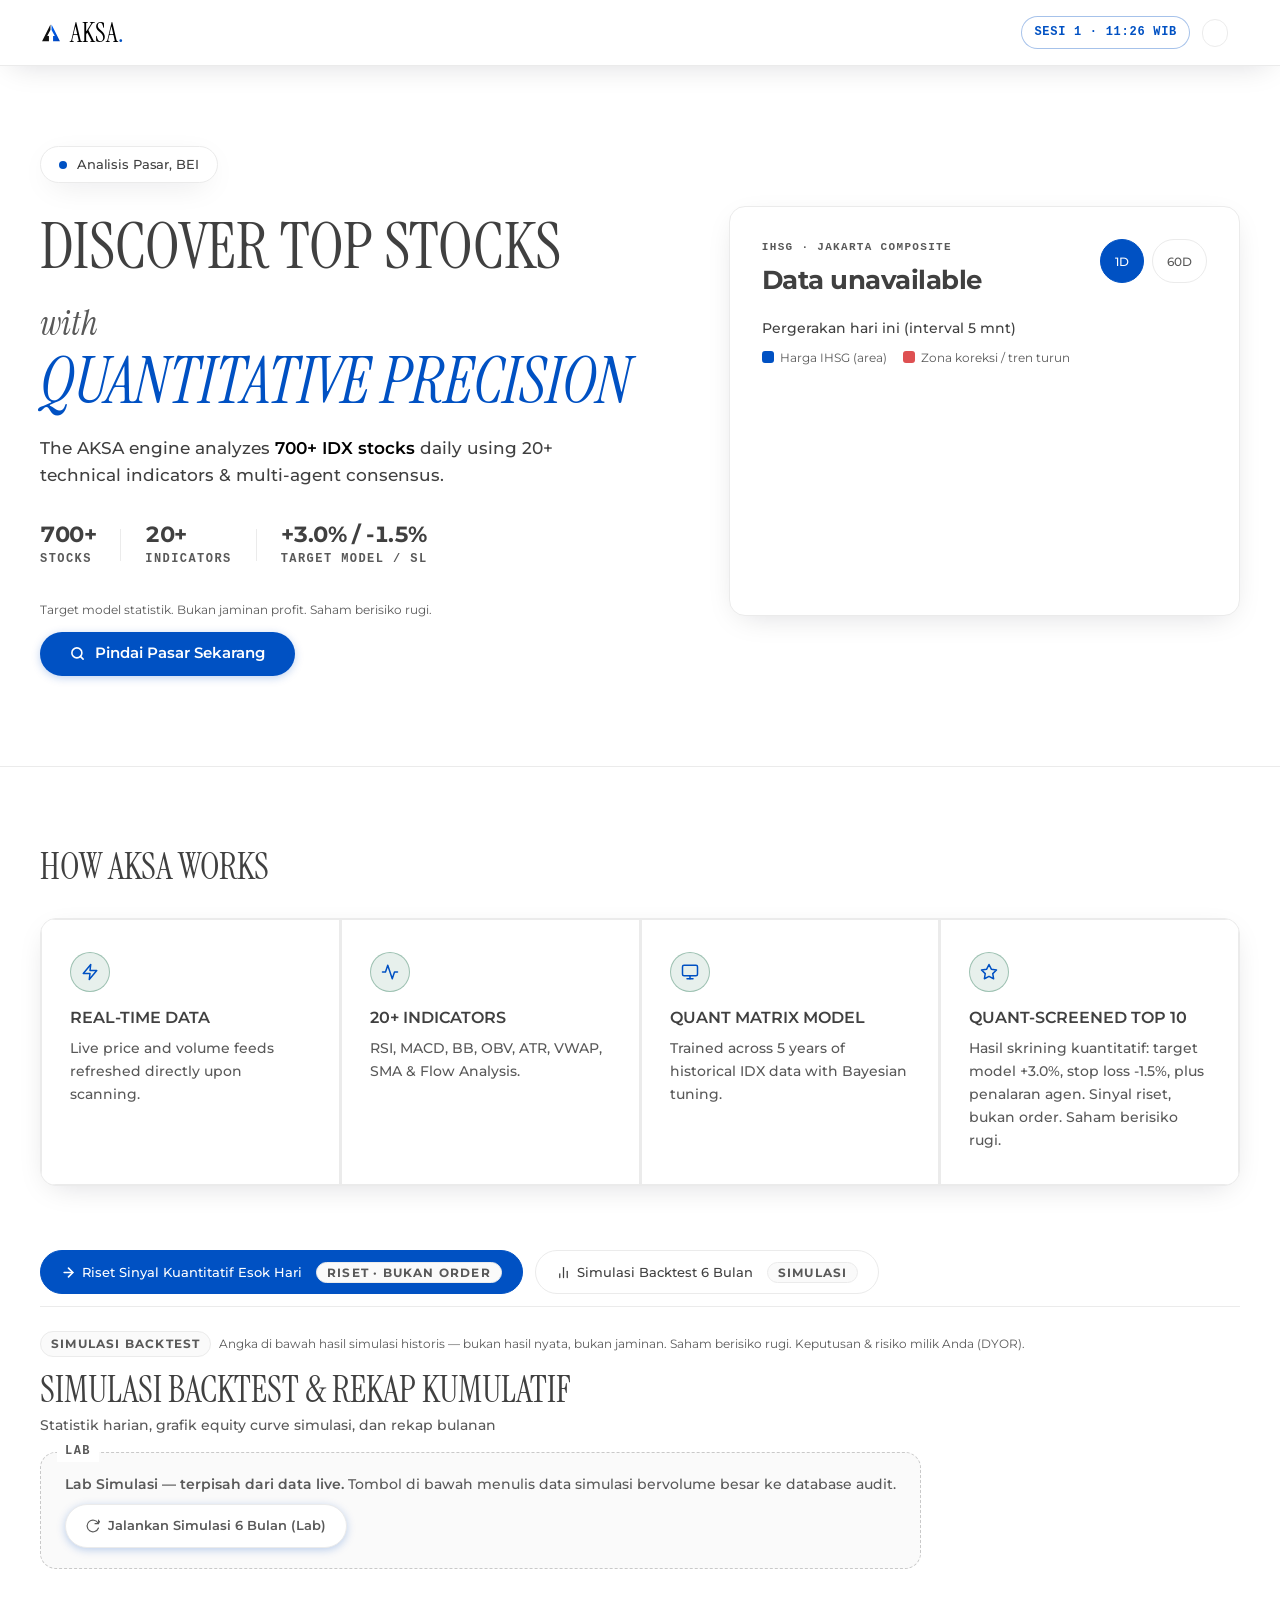
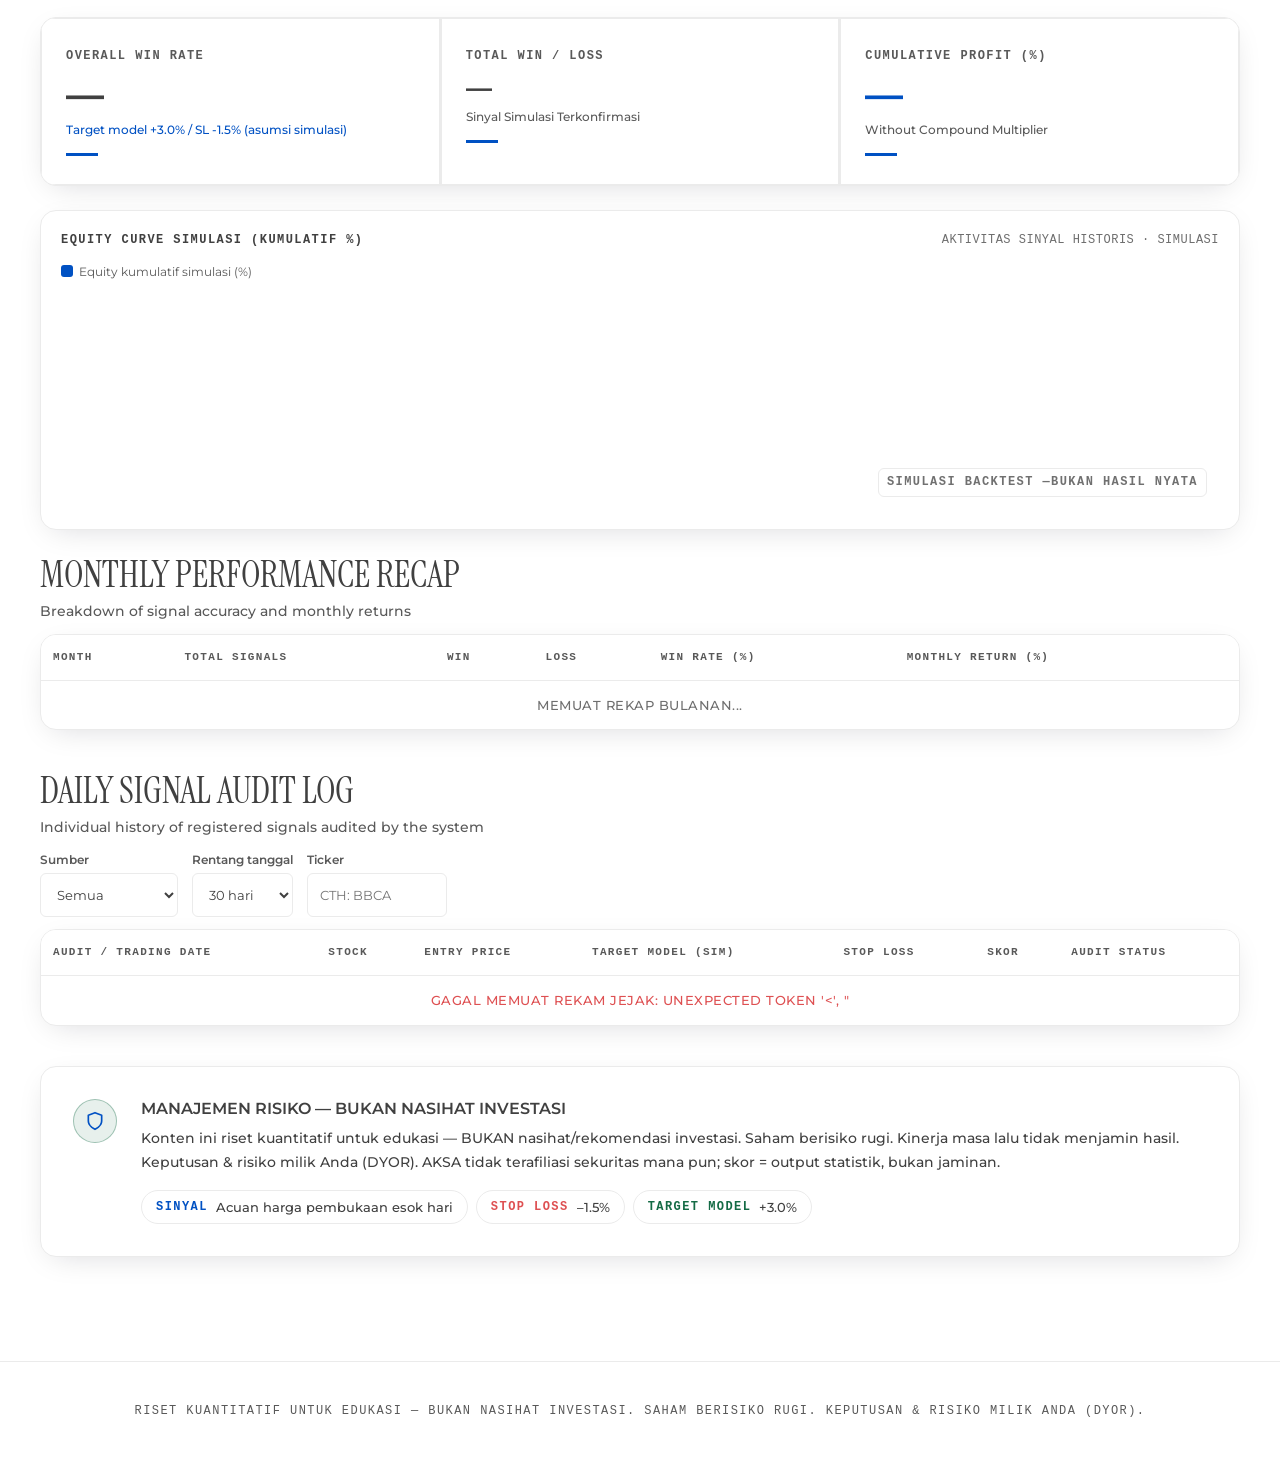
==== commit d0bae121: "fix(ui): polish typography, alignment, and quant badges across landing and dashboard" ====
--- a/dashboard/frontend/dashboard.html
+++ b/dashboard/frontend/dashboard.html
@@ -8,7 +8,7 @@
     <link rel="icon" type="image/svg+xml" href="data:image/svg+xml,<svg xmlns='http://www.w3.org/2000/svg' viewBox='0 0 32 32'><path d='M15.2 3.5L3 28H13V20.5L10.5 20.5L15.2 11.5V3.5Z' fill='%23111111'/><path d='M16.8 3.5V11.5L21.5 20.5L19 20.5V28H29L16.8 3.5Z' fill='%230051C3'/></svg>">
     <link rel="preconnect" href="https://fonts.googleapis.com">
     <link rel="preconnect" href="https://fonts.gstatic.com" crossorigin>
-    <link href="https://fonts.googleapis.com/css2?family=Instrument+Serif:ital@0;1&family=Montserrat:ital,wght@0,300;0,400;0,500;0,600;0,700;1,400;1,500&display=swap" rel="stylesheet">
+    <link href="https://fonts.googleapis.com/css2?family=Instrument+Serif:ital@0;1&family=Montserrat:ital,wght@0,400;0,500;0,600;0,700;1,400;1,500&display=swap" rel="stylesheet">
     <script src="js/lightweight-charts.js"></script>
     <link rel="stylesheet" href="css/style.css?v=25">
     <style>
@@ -48,7 +48,7 @@
 <!-- NAVBAR -->
 <nav class="navbar" role="navigation" aria-label="Main navigation">
     <div class="nav-inner">
-        <a href="/" class="logo" aria-label="AKSA Home" style="display: flex; align-items: center; gap: 8px;">
+        <a href="/" class="logo" aria-label="AKSA Home">
             <svg class="aksa-logo-mark" viewBox="0 0 32 32" width="22" height="22" fill="none" xmlns="http://www.w3.org/2000/svg" aria-hidden="true">
                 <defs>
                     <linearGradient id="aksaCobaltGradDash" x1="0%" y1="0%" x2="100%" y2="100%">
@@ -61,9 +61,11 @@
             </svg>
             <span>AKSA<span class="accent">.</span></span>
         </a>
-        <span id="session-pill" class="session-pill" aria-live="polite"></span>
-        <span id="data-freshness" class="freshness-badge" aria-live="polite"></span>
-        <span id="last-scan-time" class="last-scan" aria-live="polite"></span>
+        <div class="nav-meta">
+            <span id="session-pill" class="session-pill" aria-live="polite"></span>
+            <span id="data-freshness" class="freshness-badge" aria-live="polite"></span>
+            <span id="last-scan-time" class="last-scan" aria-live="polite"></span>
+        </div>
     </div>
 </nav>
 
@@ -445,9 +447,12 @@
 
 <!-- Sizing modal -->
 <div id="sizing-modal" class="hidden" role="dialog" aria-modal="true" aria-labelledby="sizing-title">
+    <div class="modal-backdrop" data-close-sizing aria-hidden="true"></div>
     <div class="modal-box glass-card" role="document">
-        <div class="modal-backdrop" data-close-sizing aria-hidden="true"></div>
-        <h3 id="sizing-title">Hitung Sizing Posisi (simulasi)</h3>
+        <div class="modal-header" style="display:flex;justify-content:space-between;align-items:center;margin-bottom:8px;">
+            <h3 id="sizing-title" style="margin:0;">Hitung Sizing Posisi (simulasi)</h3>
+            <button type="button" class="modal-close-btn" data-close-sizing aria-label="Tutup modal" style="background:none;border:none;font-size:22px;cursor:pointer;color:var(--c-medium-gray);line-height:1;padding:4px 8px;min-width:32px;min-height:32px;">&times;</button>
+        </div>
         <p class="legal-microcopy" style="margin:0 0 12px">Ticker <strong id="sizing-ticker">—</strong> · Entry <span id="sizing-entry">—</span> · SL <span id="sizing-sl">—</span></p>
         <label class="audit-filter">Modal (Rp)
             <input type="number" id="sizing-modal-input" min="0" step="10000" value="10000000" inputmode="numeric">
--- a/dashboard/frontend/css/style.css
+++ b/dashboard/frontend/css/style.css
@@ -36,7 +36,7 @@
     --font-primary: 'Montserrat', -apple-system, BlinkMacSystemFont, "Segoe UI", Roboto, sans-serif;
     --font-accent: 'Instrument Serif', Georgia, "Times New Roman", serif;
     --font-ui: 'Montserrat', -apple-system, BlinkMacSystemFont, "Segoe UI", Roboto, sans-serif;
-    --font-mono: ui-monospace, SFMono-Regular, "SF Mono", Menlo, Courier, monospace;
+    --font-mono: ui-monospace, SFMono-Regular, "SF Mono", Menlo, Monaco, Consolas, "Liberation Mono", "Courier New", monospace;
 
     /* Depth & Elevation (Helin elevation shadows, same as index) */
     --shadow-ground: none;
@@ -47,7 +47,7 @@
     /* Radius Tokens */
     --radius-sharp: 6px;
     --radius-card: 16px;
-    --radius-pill: 3.36e+07px;
+    --radius-pill: 9999px;
 
     /* Motion */
     --ease-inout: cubic-bezier(0.16, 1, 0.3, 1);
@@ -159,6 +159,13 @@
     justify-content: space-between;
 }
 
+.nav-meta {
+    display: flex;
+    align-items: center;
+    gap: var(--sp-3);
+    margin-left: auto;
+}
+
 .logo {
     display: inline-flex;
     align-items: center;
@@ -977,16 +984,17 @@
 
 /* Index .sig-ticker */
 .td-ticker .t-name {
-    font-family: var(--font-primary);
-    font-weight: 600;
-    color: var(--c-charcoal);
-    font-size: 14px;
+    font-family: var(--font-mono);
+    font-weight: 700;
+    color: var(--c-charcoal);
+    font-size: 13.5px;
+    letter-spacing: 0.02em;
     text-transform: uppercase;
 }
 
 .td-ticker .t-code {
-    font-family: var(--font-primary);
-    font-size: 12px;
+    font-family: var(--font-mono);
+    font-size: 11px;
     font-weight: 500;
     color: var(--c-medium-gray);
     margin-top: 2px;
@@ -995,11 +1003,15 @@
 .td-price {
     font-family: var(--font-mono);
     font-size: 13px;
-    font-weight: 500;
+    font-weight: 600;
+    font-variant-numeric: tabular-nums;
 }
 
 .td-target, .td-sl {
-    font-weight: 600;
+    font-family: var(--font-mono);
+    font-size: 13px;
+    font-weight: 600;
+    font-variant-numeric: tabular-nums;
 }
 
 .td-target { color: var(--c-blue); }
@@ -1127,11 +1139,11 @@
 }
 
 .dc-ticker {
-    font-family: var(--font-primary);
+    font-family: var(--font-mono);
     font-size: 16px;
     font-weight: 700;
     line-height: 1.3;
-    letter-spacing: 0;
+    letter-spacing: 0.02em;
     color: var(--c-charcoal);
     text-transform: uppercase;
 }
@@ -1195,9 +1207,11 @@
 }
 
 .dc-pval {
+    font-family: var(--font-mono);
     font-size: 15px;
     font-weight: 600;
     line-height: 24px;
+    font-variant-numeric: tabular-nums;
 }
 
 .dc-pval.primary { color: var(--c-charcoal); }
@@ -1215,6 +1229,7 @@
 .dc-badges {
     display: flex;
     flex-wrap: wrap;
+    align-items: center;
     gap: var(--sp-2);
     margin-bottom: var(--sp-4);
 }
@@ -1251,16 +1266,15 @@
     display: inline-flex;
     align-items: center;
     gap: 4px;
-    padding: 2px 8px;
-    min-height: 44px;
-    min-width: 44px;
+    padding: 3px 10px;
+    min-height: 26px;
     border-radius: var(--radius-pill);
     border: 1px solid var(--c-border);
     background: var(--c-surface);
     color: var(--c-medium-gray);
     font-family: var(--font-primary);
-    font-size: 12px;
-    font-weight: 500;
+    font-size: 11px;
+    font-weight: 600;
     letter-spacing: 0.5px;
     text-transform: uppercase;
     cursor: pointer;
@@ -1413,6 +1427,7 @@
     box-shadow: none;
 }
 
+.risk-body h3,
 .risk-body h4 {
     font-family: var(--font-primary);
     font-size: 16px;
@@ -1502,12 +1517,15 @@
     .hero {
         padding: var(--sp-10) 0;
     }
+}
+
+@media (max-width: 768px) {
     .hero-inner {
         grid-template-columns: 1fr;
         gap: var(--sp-8);
         text-align: center;
     }
-    /* Kolom teks rata tengah + kartu chart ikut center di tablet */
+    /* Kolom teks rata tengah + kartu chart ikut center di mobile/tablet portrait */
     .hero-left {
         display: flex;
         flex-direction: column;
@@ -1820,7 +1838,7 @@
     height: 12px;
     border-radius: 3px;
     margin-right: 6px;
-    vertical-align: baseline;
+    vertical-align: -1px;
 }
 .sim-watermark {
     position: relative;
@@ -1861,9 +1879,11 @@
 }
 
 /* Tabular figures for data-heavy displays */
-.hstat-n, .hisg-price, .td-price, .td-target, .td-sl,
-.rsi-val, .score-val, .dc-score, .dc-pval, .stat-val {
+.hstat-n, .hisg-price, .td-price, .td-target, .td-sl, .td-pct, .dc-pct,
+.rsi-val, .score-val, .score-raw, .dc-score, .dc-pval, .stat-val,
+.last-scan, #session-pill, #data-freshness, .td-profit, .td-win, .td-loss, .risk-pill {
     font-variant-numeric: tabular-nums;
+    font-feature-settings: "tnum";
 }
 
 /* Main view switcher tabs (index pill tabs) — scrollable di HP */
@@ -2227,14 +2247,15 @@
 
 .audit-filter select,
 .audit-filter input[type="text"] {
-    min-height: 40px;
+    min-height: 44px;
     font-size: 13px;
     font-family: var(--font-ui);
     color: var(--c-charcoal);
     border: 1px solid var(--c-border);
     border-radius: var(--radius-sharp);
     background: var(--c-surface);
-    padding: 8px 12px;
+    padding: 10px 12px;
+    box-sizing: border-box;
 }
 
 .audit-filter select:focus-visible,
@@ -2698,6 +2719,82 @@
 }
 details.dc-details[open] summary.dc-summary {
     background-image: url("data:image/svg+xml,%3Csvg xmlns='http://www.w3.org/2000/svg' width='20' height='20' viewBox='0 0 20 20'%3E%3Ccircle cx='10' cy='10' r='9' fill='none' stroke='%230051C3' stroke-width='1.5'/%3E%3Cpath d='M6 10h8' stroke='%230051C3' stroke-width='1.5' stroke-linecap='round'/%3E%3C/svg%3E");
+}
+
+.dc-sum-ticker {
+    font-family: var(--font-mono);
+    font-size: 13.5px;
+    font-weight: 700;
+    color: var(--c-charcoal);
+    letter-spacing: 0.02em;
+}
+
+.dc-sum-score {
+    font-family: var(--font-mono);
+    font-size: 12.5px;
+    font-weight: 600;
+    font-variant-numeric: tabular-nums;
+    color: var(--c-charcoal);
+}
+
+summary.dc-summary .sig-pill {
+    margin-left: auto;
+}
+
+.btn-gloss {
+    display: inline-flex;
+    align-items: center;
+    justify-content: center;
+    width: 15px;
+    height: 15px;
+    border-radius: 50%;
+    background: transparent;
+    border: 1px solid var(--c-medium-gray);
+    color: var(--c-medium-gray);
+    font-family: var(--font-primary);
+    font-size: 9.5px;
+    font-weight: 600;
+    line-height: 1;
+    cursor: pointer;
+    margin-left: 4px;
+    vertical-align: middle;
+    transition: border-color 0.2s, color 0.2s;
+}
+
+.btn-gloss:hover {
+    border-color: var(--c-blue);
+    color: var(--c-blue);
+}
+
+/* Badge Quant Styles (Conformal Prediction, PPK/FCA Hazard Guard, Commodity) */
+.badge.conformal {
+    background-color: rgba(0, 81, 195, 0.08);
+    color: var(--c-blue);
+    border: 1px solid rgba(0, 81, 195, 0.25);
+}
+
+.badge.conformal-abstain {
+    background-color: #F5F5F5;
+    color: var(--c-medium-gray);
+    border: 1px solid var(--c-border);
+}
+
+.badge.hazard-safe {
+    background-color: rgba(20, 107, 69, 0.08);
+    color: var(--c-green);
+    border: 1px solid rgba(20, 107, 69, 0.25);
+}
+
+.badge.hazard-veto {
+    background-color: var(--c-red-lt);
+    color: var(--c-red);
+    border: 1px solid rgba(222, 80, 82, 0.3);
+}
+
+.badge.commodity-cue {
+    background-color: #FFF8E6;
+    color: #996B00;
+    border: 1px solid rgba(229, 193, 88, 0.4);
 }
 .dc-body {
     padding: 4px 4px 12px;
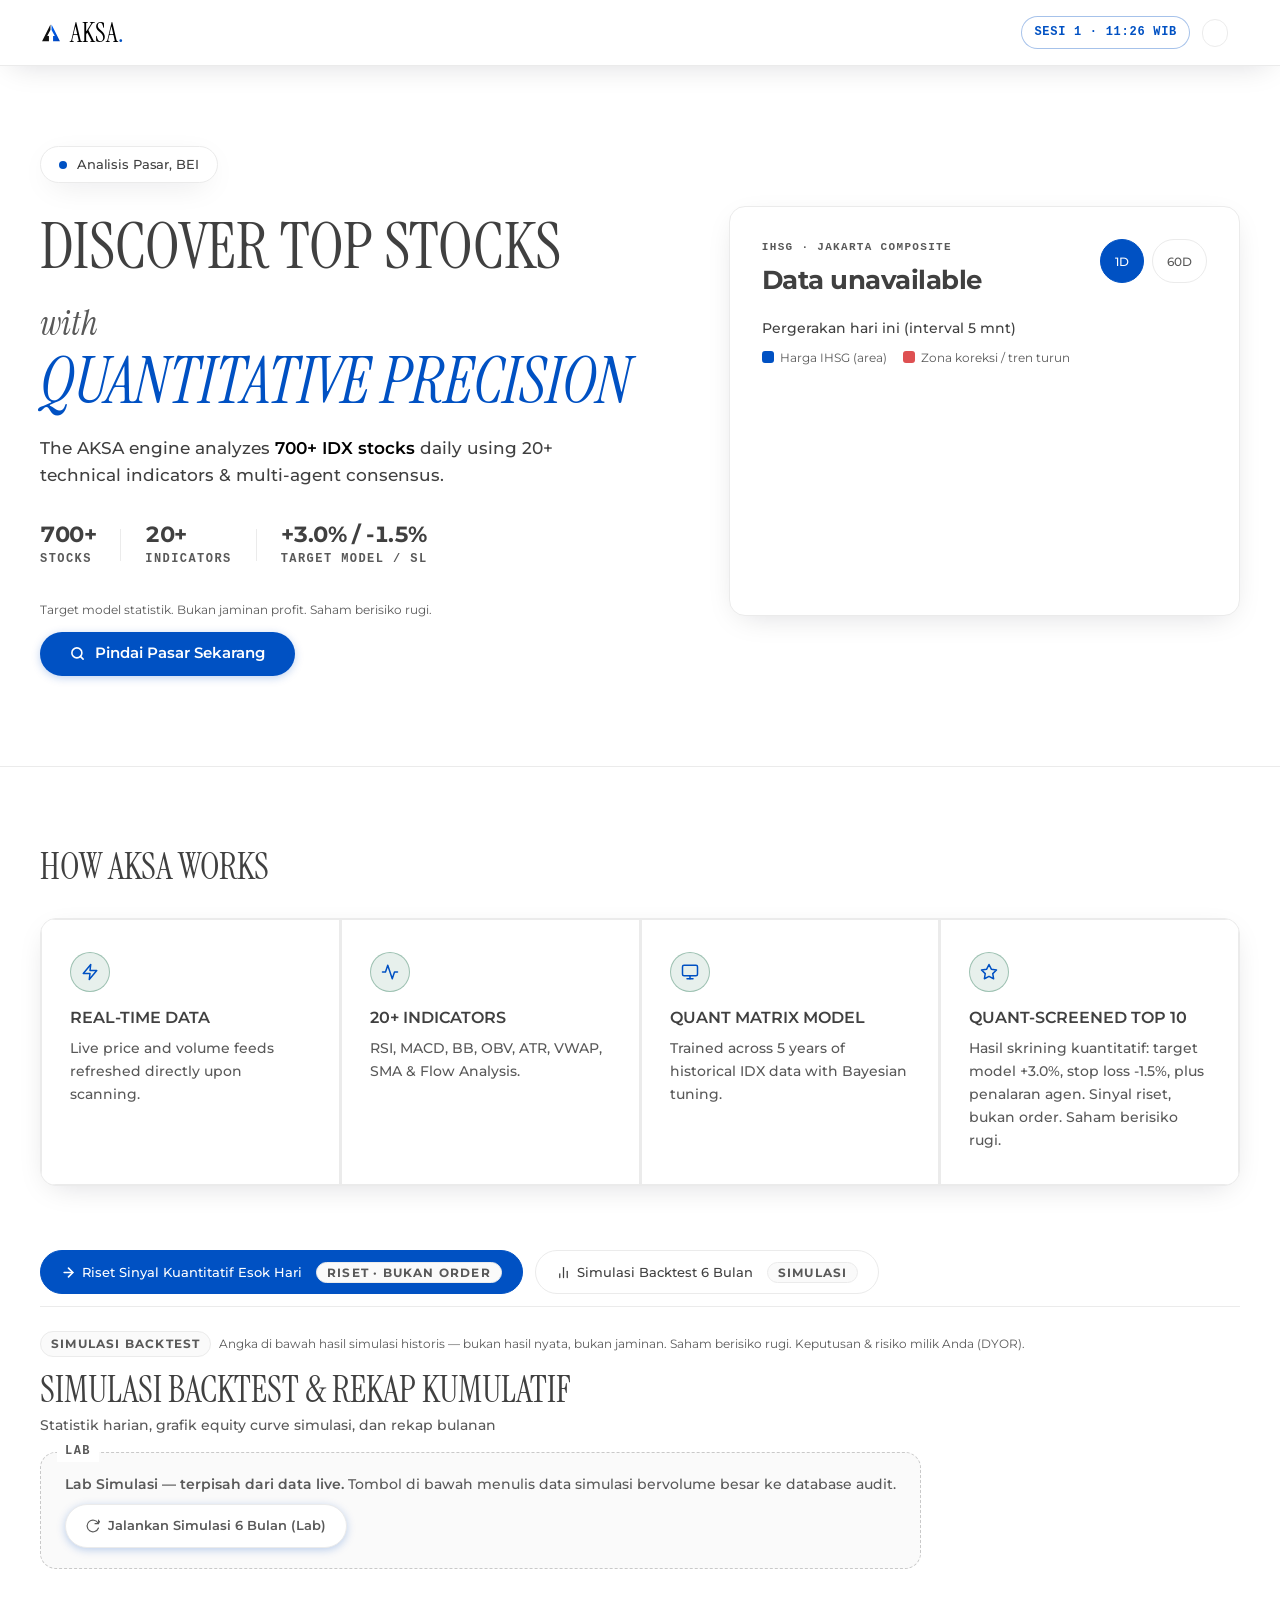
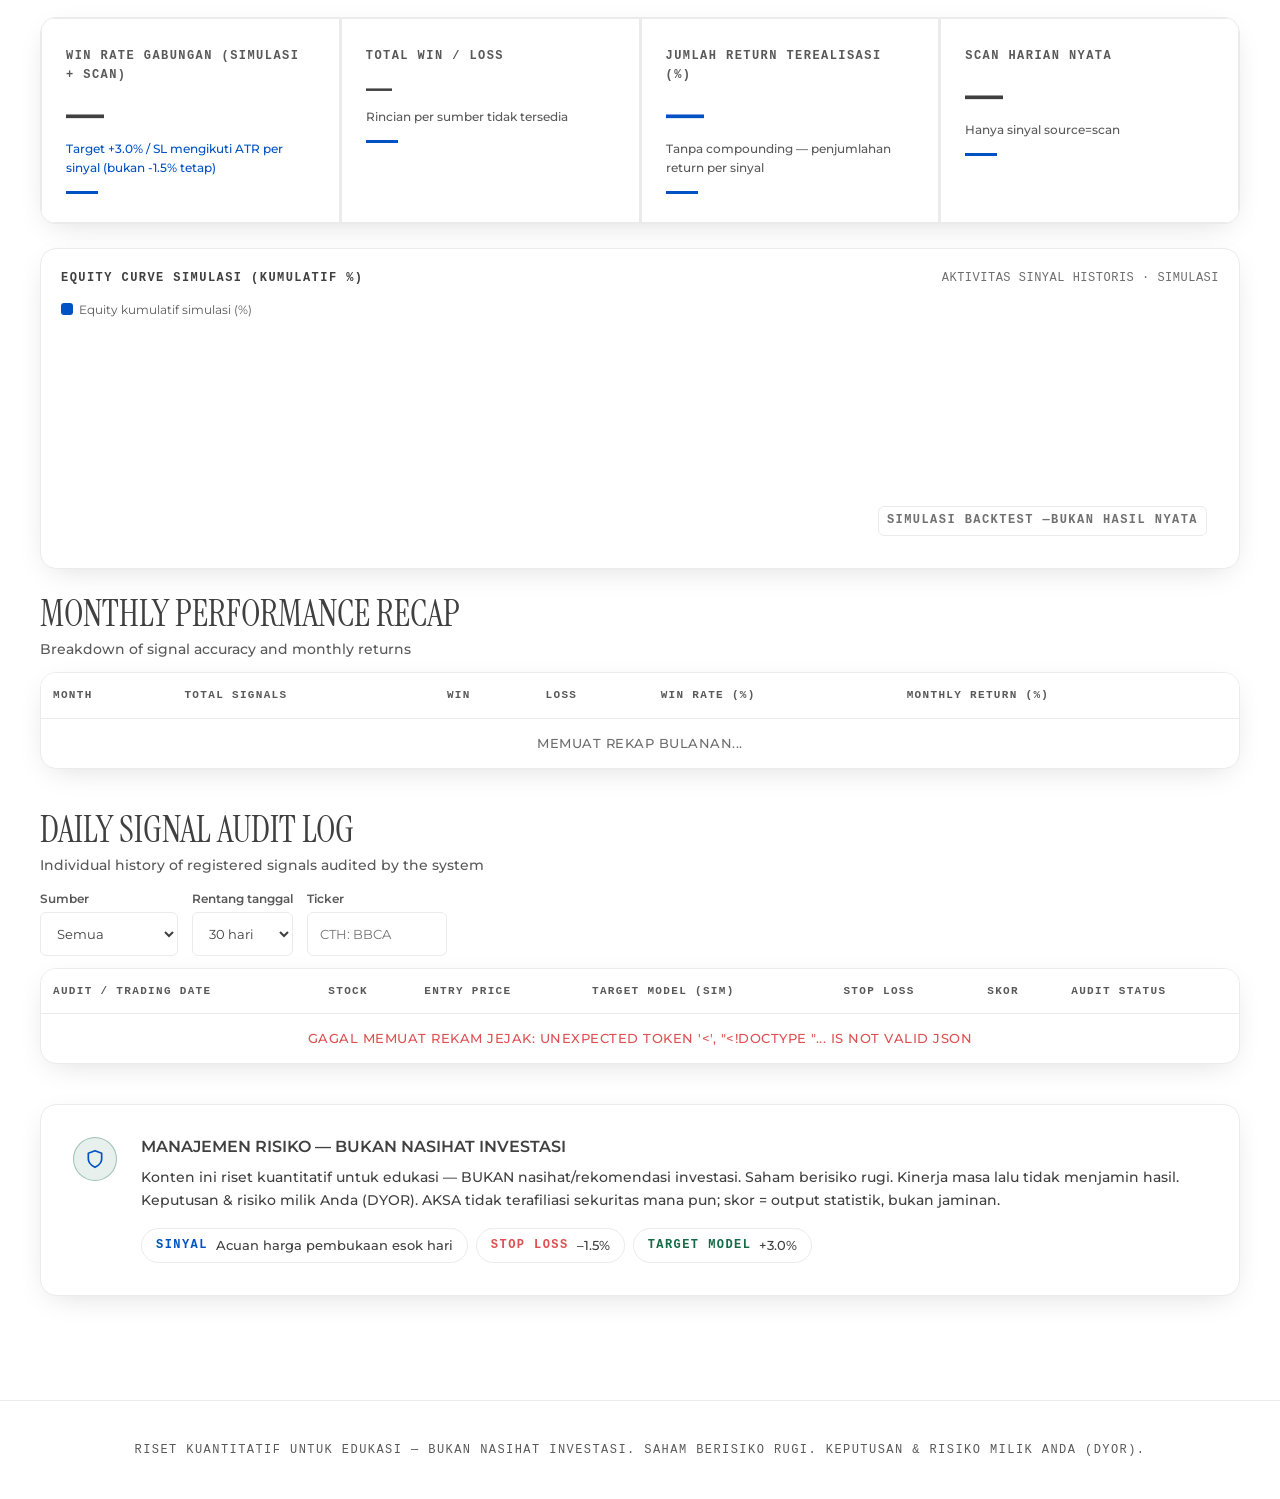
==== commit 0bc507cf: "fix(audit): pisahkan rekap backtest seed dari sinyal scan harian Angka gabungan 78,8% berasal dari s" ====
--- a/dashboard/frontend/dashboard.html
+++ b/dashboard/frontend/dashboard.html
@@ -9,8 +9,10 @@
     <link rel="preconnect" href="https://fonts.googleapis.com">
     <link rel="preconnect" href="https://fonts.gstatic.com" crossorigin>
     <link href="https://fonts.googleapis.com/css2?family=Instrument+Serif:ital@0;1&family=Montserrat:ital,wght@0,400;0,500;0,600;0,700;1,400;1,500&display=swap" rel="stylesheet">
-    <script src="js/lightweight-charts.js"></script>
-    <link rel="stylesheet" href="css/style.css?v=25">
+    <script defer src="js/lightweight-charts.js"></script>
+    <!-- Tanpa ?v= manual: versi aset tidak bisa lagi tidak sinkron antar file.
+         Cache-Control + ETag dari backend yang menangani invalidasi (C-04/C-05). -->
+    <link rel="stylesheet" href="css/style.css">
     <style>
     /* Page in/out transition — synced with index.html */
     body {
@@ -302,19 +304,26 @@
         <!-- Audit Summary Cards -->
         <div class="audit-stats-grid" id="audit-stats-grid">
             <div class="glass-card stat-card">
-                <div class="stat-lbl">Overall Win Rate</div>
+                <div class="stat-lbl">Win Rate Gabungan (simulasi + scan)</div>
                 <div id="stat-win-rate" class="stat-val">—</div>
-                <div class="stat-sub stat-sub--pos">Target model +3.0% / SL -1.5% (asumsi simulasi)</div>
+                <div class="stat-sub stat-sub--pos">Target +3.0% / SL mengikuti ATR per sinyal (bukan -1.5% tetap)</div>
             </div>
             <div class="glass-card stat-card">
                 <div class="stat-lbl">Total WIN / LOSS</div>
                 <div id="stat-win-loss" class="stat-val stat-val--sm">—</div>
-                <div class="stat-sub">Sinyal Simulasi Terkonfirmasi</div>
+                <div id="stat-source-split" class="stat-sub">Rincian per sumber tidak tersedia</div>
             </div>
             <div class="glass-card stat-card">
-                <div class="stat-lbl">Cumulative Profit (%)</div>
+                <div class="stat-lbl">Jumlah Return Terealisasi (%)</div>
                 <div id="stat-total-profit" class="stat-val stat-val--pos">—</div>
-                <div class="stat-sub">Without Compound Multiplier</div>
+                <div class="stat-sub">Tanpa compounding — penjumlahan return per sinyal</div>
+            </div>
+            <!-- Sinyal harian nyata dipisah dari backtest seed: angka gabungan
+                 tidak boleh dibaca sebagai performa live (audit D-02/D-04). -->
+            <div class="glass-card stat-card">
+                <div class="stat-lbl">Scan Harian Nyata</div>
+                <div id="stat-scan-win-rate" class="stat-val">—</div>
+                <div id="stat-scan-detail" class="stat-sub">Hanya sinyal source=scan</div>
             </div>
         </div>
 
@@ -451,7 +460,7 @@
     <div class="modal-box glass-card" role="document">
         <div class="modal-header" style="display:flex;justify-content:space-between;align-items:center;margin-bottom:8px;">
             <h3 id="sizing-title" style="margin:0;">Hitung Sizing Posisi (simulasi)</h3>
-            <button type="button" class="modal-close-btn" data-close-sizing aria-label="Tutup modal" style="background:none;border:none;font-size:22px;cursor:pointer;color:var(--c-medium-gray);line-height:1;padding:4px 8px;min-width:32px;min-height:32px;">&times;</button>
+            <button type="button" class="modal-close-btn" data-close-sizing aria-label="Tutup modal" style="background:none;border:none;font-size:24px;cursor:pointer;color:var(--c-medium-gray);line-height:1;padding:8px;min-width:44px;min-height:44px;display:inline-flex;align-items:center;justify-content:center;">&times;</button>
         </div>
         <p class="legal-microcopy" style="margin:0 0 12px">Ticker <strong id="sizing-ticker">—</strong> · Entry <span id="sizing-entry">—</span> · SL <span id="sizing-sl">—</span></p>
         <label class="audit-filter">Modal (Rp)
@@ -470,7 +479,7 @@
 
 <div id="toast" class="hidden" role="status" aria-live="polite"></div>
 
-<script src="js/app.js?v=27"></script>
+<script src="js/app.js"></script>
 <script>
 document.addEventListener('DOMContentLoaded', function() {
     requestAnimationFrame(function() {
--- a/dashboard/frontend/css/style.css
+++ b/dashboard/frontend/css/style.css
@@ -1658,9 +1658,23 @@
         scroll-snap-align: start;
         flex: 0 0 auto;
     }
-    .ihsg-chart-container { height: 160px; min-height: 140px; }
+    .ihsg-chart-container { height: auto; min-height: 160px; }
     .mini-chart-container { height: 72px; min-height: 64px; }
-    .panel-chart { height: 180px; min-height: 160px; }
+    .panel-chart { height: auto; min-height: 180px; }
+    .sim-watermark::after {
+        content: "SIMULASI" !important;
+        font-size: 10px !important;
+        padding: 2px 6px !important;
+        letter-spacing: 0.08em !important;
+        opacity: 0.75;
+    }
+    .nav-meta .last-scan {
+        display: none;
+    }
+    .modal-close-btn {
+        min-width: 44px;
+        min-height: 44px;
+    }
     .hd-split { flex-direction: column; align-items: stretch; }
     .hd-split .btn-scan, .hd-split .btn-ghost, .hd-split .btn-toggle {
         width: 100%;
@@ -2414,10 +2428,10 @@
     }
     /* Tab scroll mulai dari kiri — center+scroll potong tab awal tak terjangkau */
     .main-tabs-wrap {
-        justify-content: flex-start;
+        justify-content: flex-start !important;
     }
     .main-tabs-bar {
-        justify-content: flex-start;
+        justify-content: flex-start !important;
     }
     .feat-grid {
         grid-template-columns: repeat(2, 1fr);
@@ -2425,12 +2439,6 @@
     .cards-grid {
         grid-template-columns: 1fr;
         gap: var(--sp-4);
-    }
-    .main-tabs-wrap {
-        justify-content: center;
-    }
-    .main-tabs-bar {
-        justify-content: center;
     }
     .audit-stats-grid {
         grid-template-columns: repeat(2, 1fr);
@@ -2459,10 +2467,28 @@
         align-items: flex-start;
     }
     .panel-chart {
-        height: 180px;
+        height: auto;
+        min-height: 180px;
     }
     .ihsg-chart-container {
-        height: 170px;
+        height: auto;
+        min-height: 170px;
+    }
+    /* Cegah iOS Safari auto-zoom saat fokus ke input */
+    #sizing-modal input,
+    #sizing-modal select,
+    .audit-filter select,
+    .audit-filter input[type="text"] {
+        font-size: 16px !important;
+    }
+    /* Sticky freeze ticker column on horizontal swipe */
+    .stock-table th:nth-child(2),
+    .stock-table td:nth-child(2) {
+        position: sticky;
+        left: 0;
+        z-index: 2;
+        background-color: var(--c-surface);
+        box-shadow: 2px 0 4px rgba(0, 0, 0, 0.04);
     }
 }
 
@@ -3019,12 +3045,17 @@
     transform: translate(-50%, 0);
     pointer-events: auto;
 }
-@media (max-width: 360px) {
+@media (max-width: 480px) {
     .dc-actions {
         flex-direction: column;
+        gap: 8px;
     }
     .dc-actions .btn-copy-watch,
     .dc-actions .btn-sizing {
         width: 100%;
     }
-}
+    summary.dc-summary {
+        flex-wrap: wrap;
+        gap: 6px;
+    }
+}
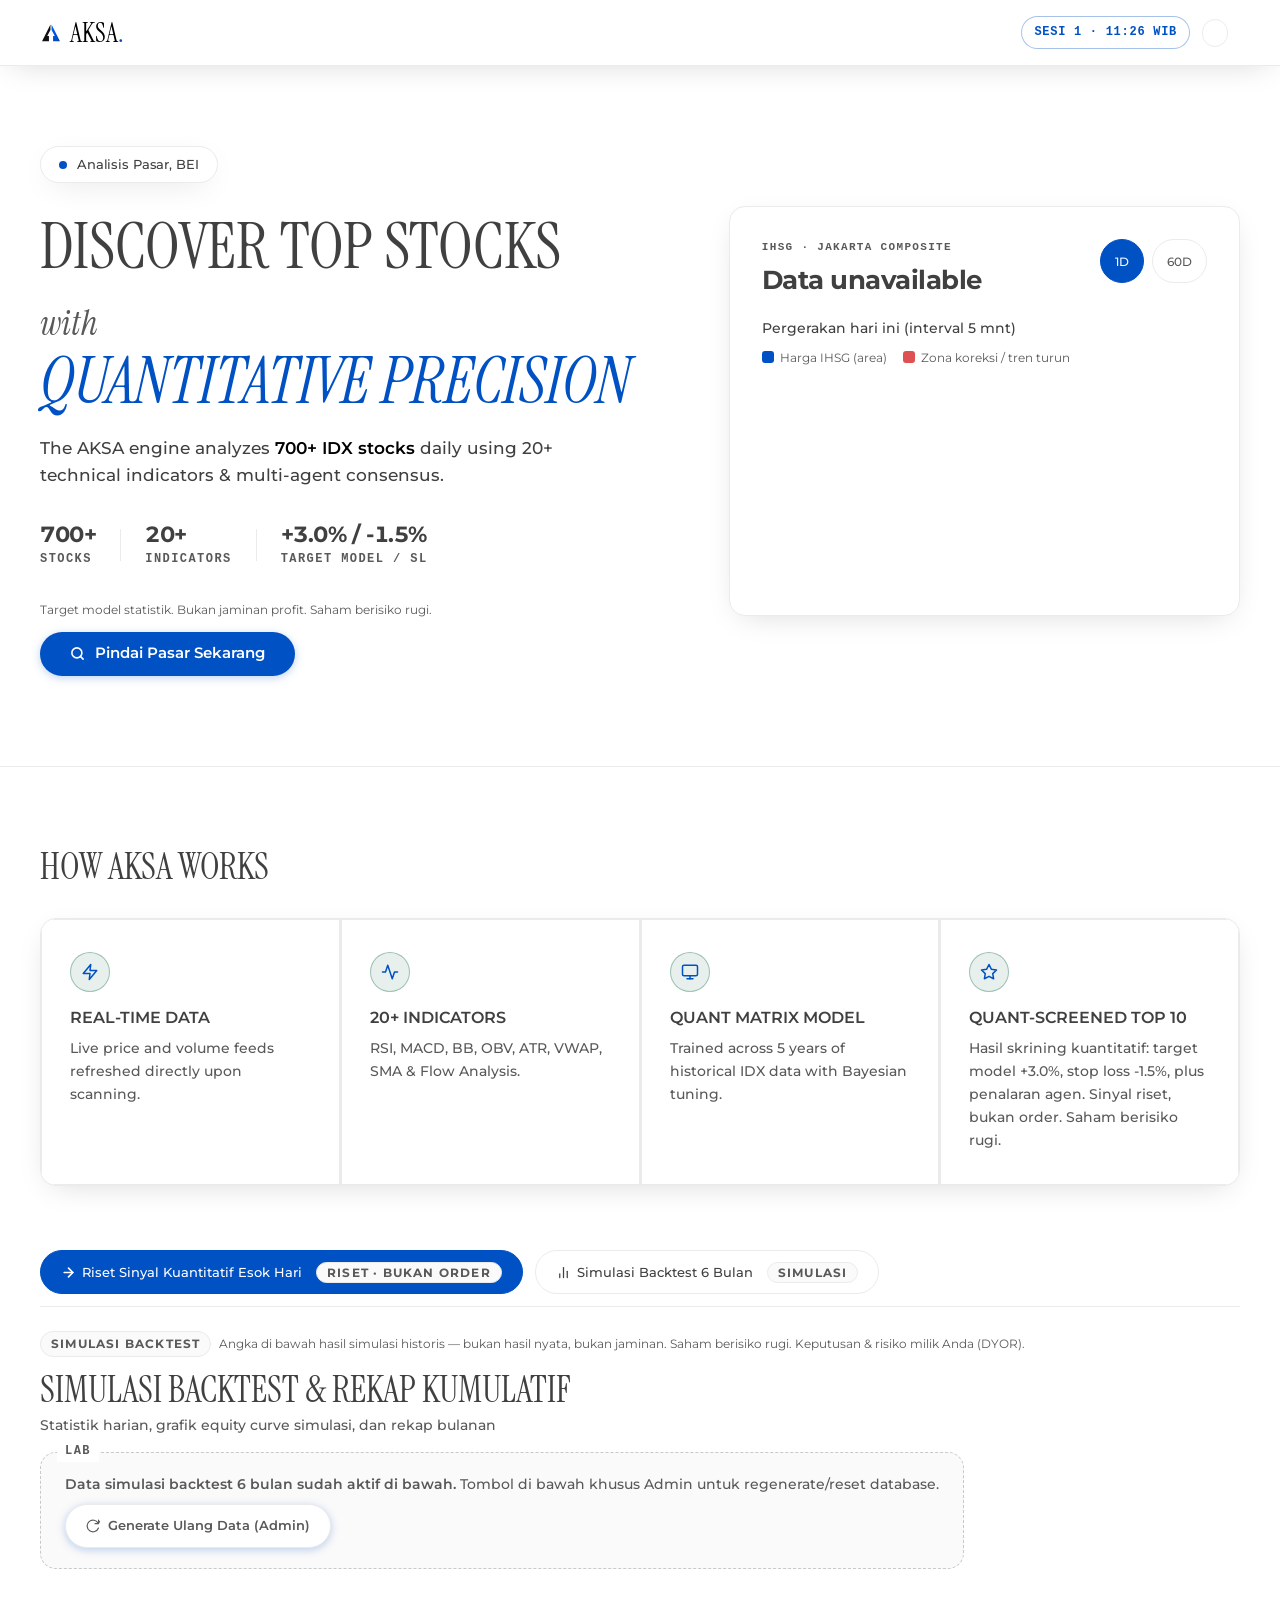
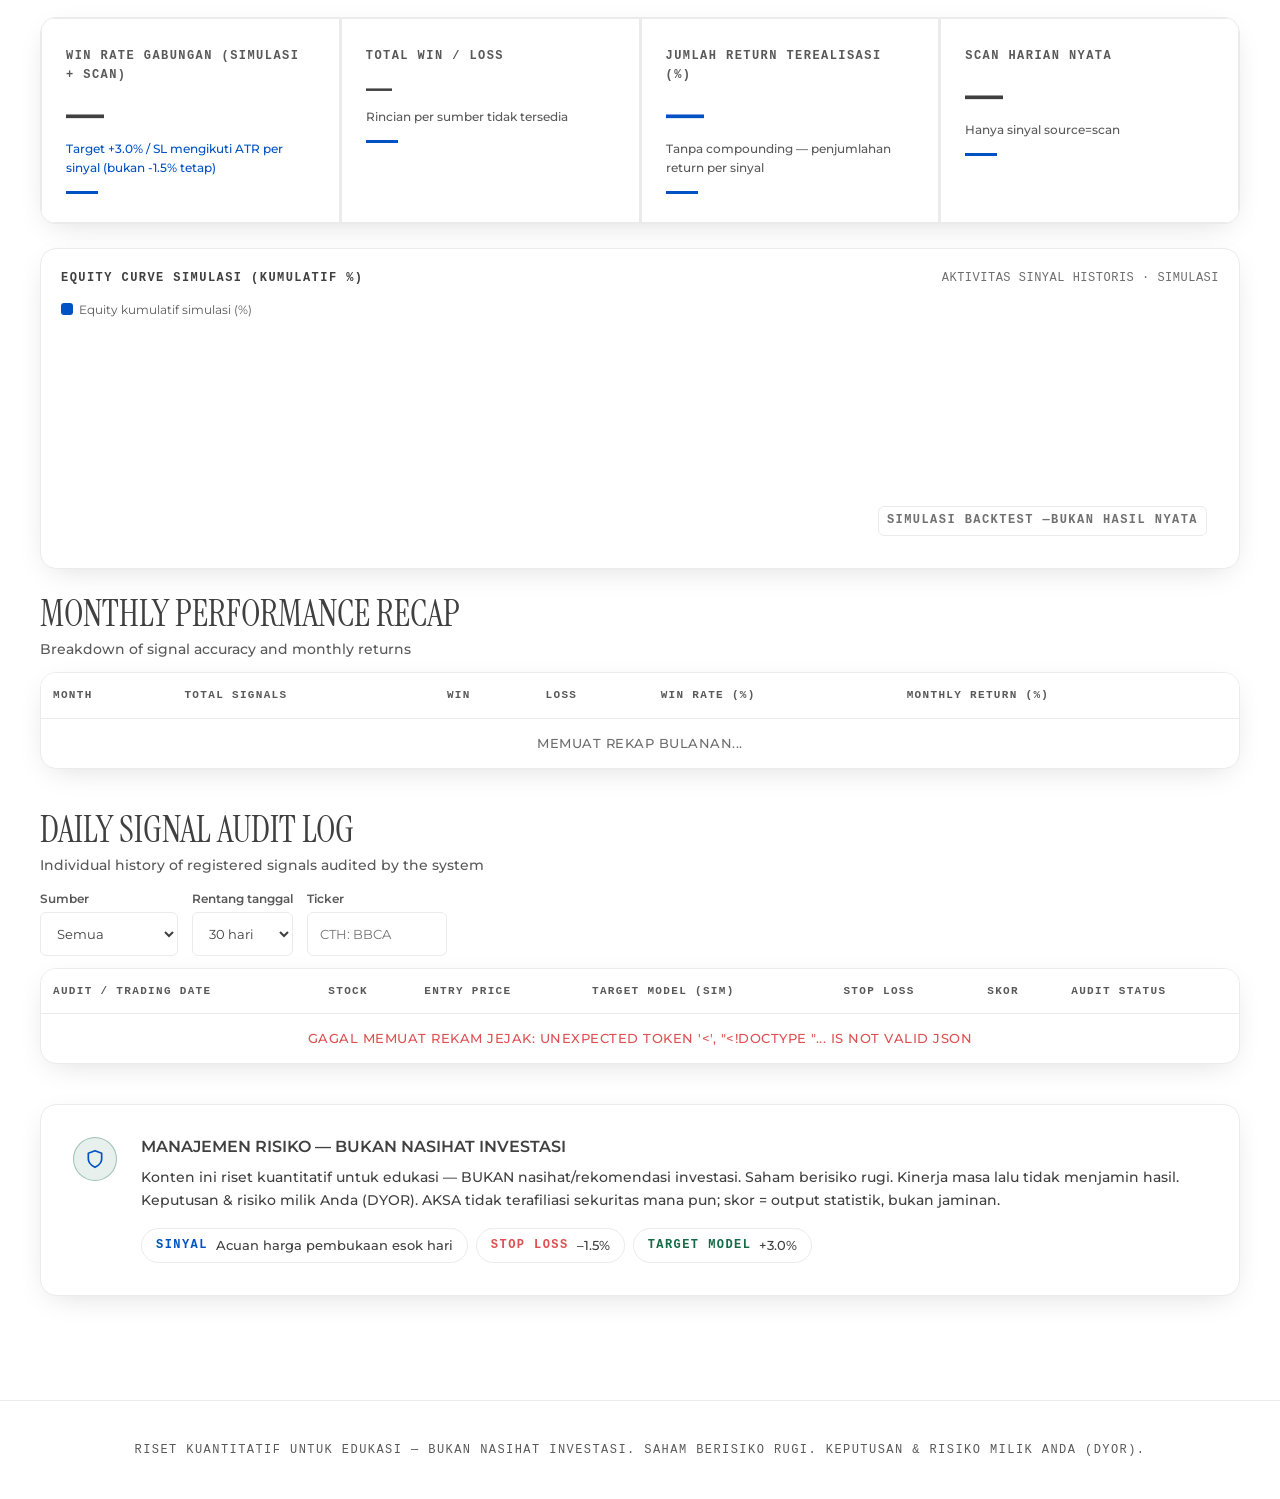
==== commit da91613a: "fix(backtest): raise DuckDB limit_days to 3650 and clarify lab re-seed UX" ====
--- a/dashboard/frontend/dashboard.html
+++ b/dashboard/frontend/dashboard.html
@@ -292,11 +292,11 @@
                 <h3>Simulasi Backtest &amp; Rekap Kumulatif</h3>
                 <p>Statistik harian, grafik equity curve simulasi, dan rekap bulanan</p>
             </div>
-            <div class="lab-sim" aria-label="Lab Simulasi — terpisah dari data live">
-                <p class="legal-microcopy" style="margin:0 0 8px"><strong>Lab Simulasi — terpisah dari data live.</strong> Tombol di bawah menulis data simulasi bervolume besar ke database audit.</p>
+            <div class="lab-sim" aria-label="Lab Simulasi — Khusus Admin">
+                <p class="legal-microcopy" style="margin:0 0 8px"><strong>Data simulasi backtest 6 bulan sudah aktif di bawah.</strong> Tombol di bawah khusus Admin untuk regenerate/reset database.</p>
                 <button id="seed-sim-btn" class="btn-scan btn-ghost" onclick="runAuditSimulationSeed()">
                     <svg width="14" height="14" viewBox="0 0 24 24" fill="none" stroke="currentColor" stroke-width="2" stroke-linecap="round" stroke-linejoin="round" aria-hidden="true"><path d="M21.5 2v6h-6M21.34 15.57a10 10 0 1 1-.57-8.38l5.67-5.67"/></svg>
-                    Jalankan Simulasi 6 Bulan (Lab)
+                    Generate Ulang Data (Admin)
                 </button>
             </div>
         </div>
